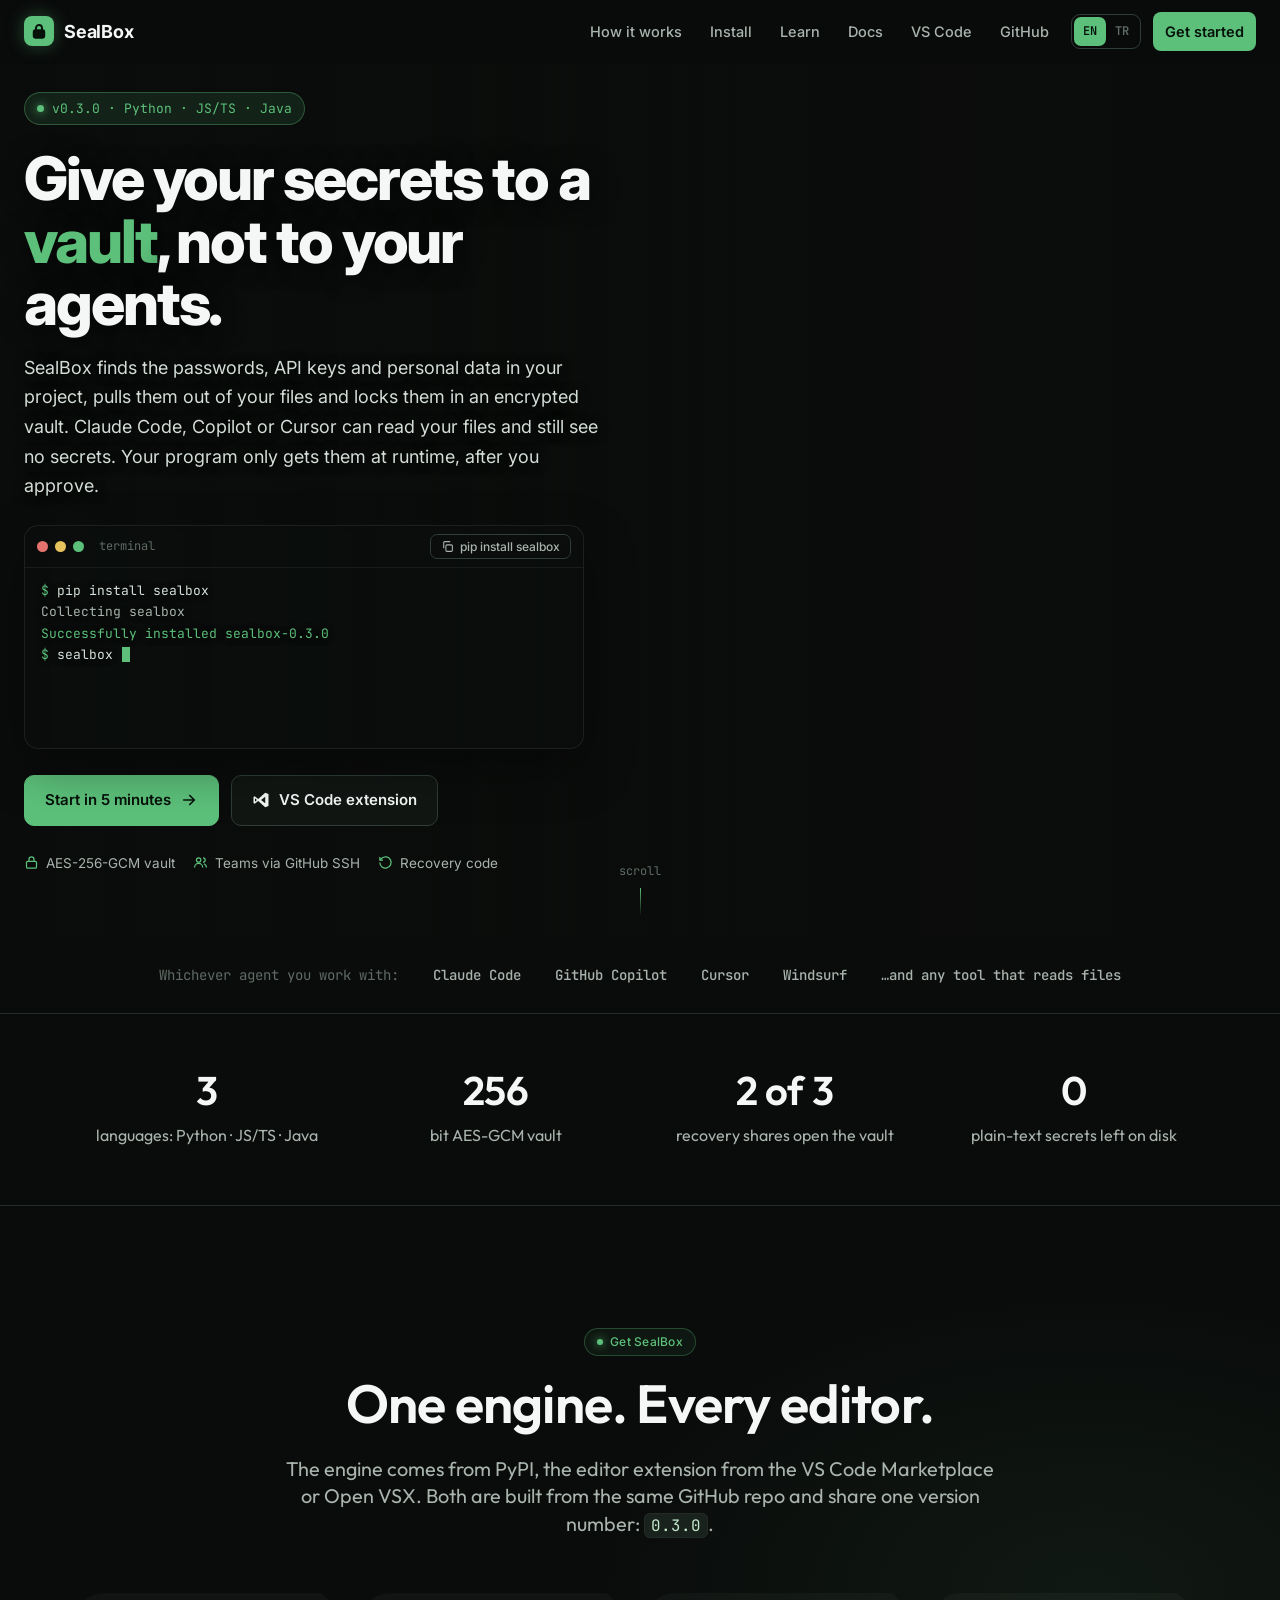
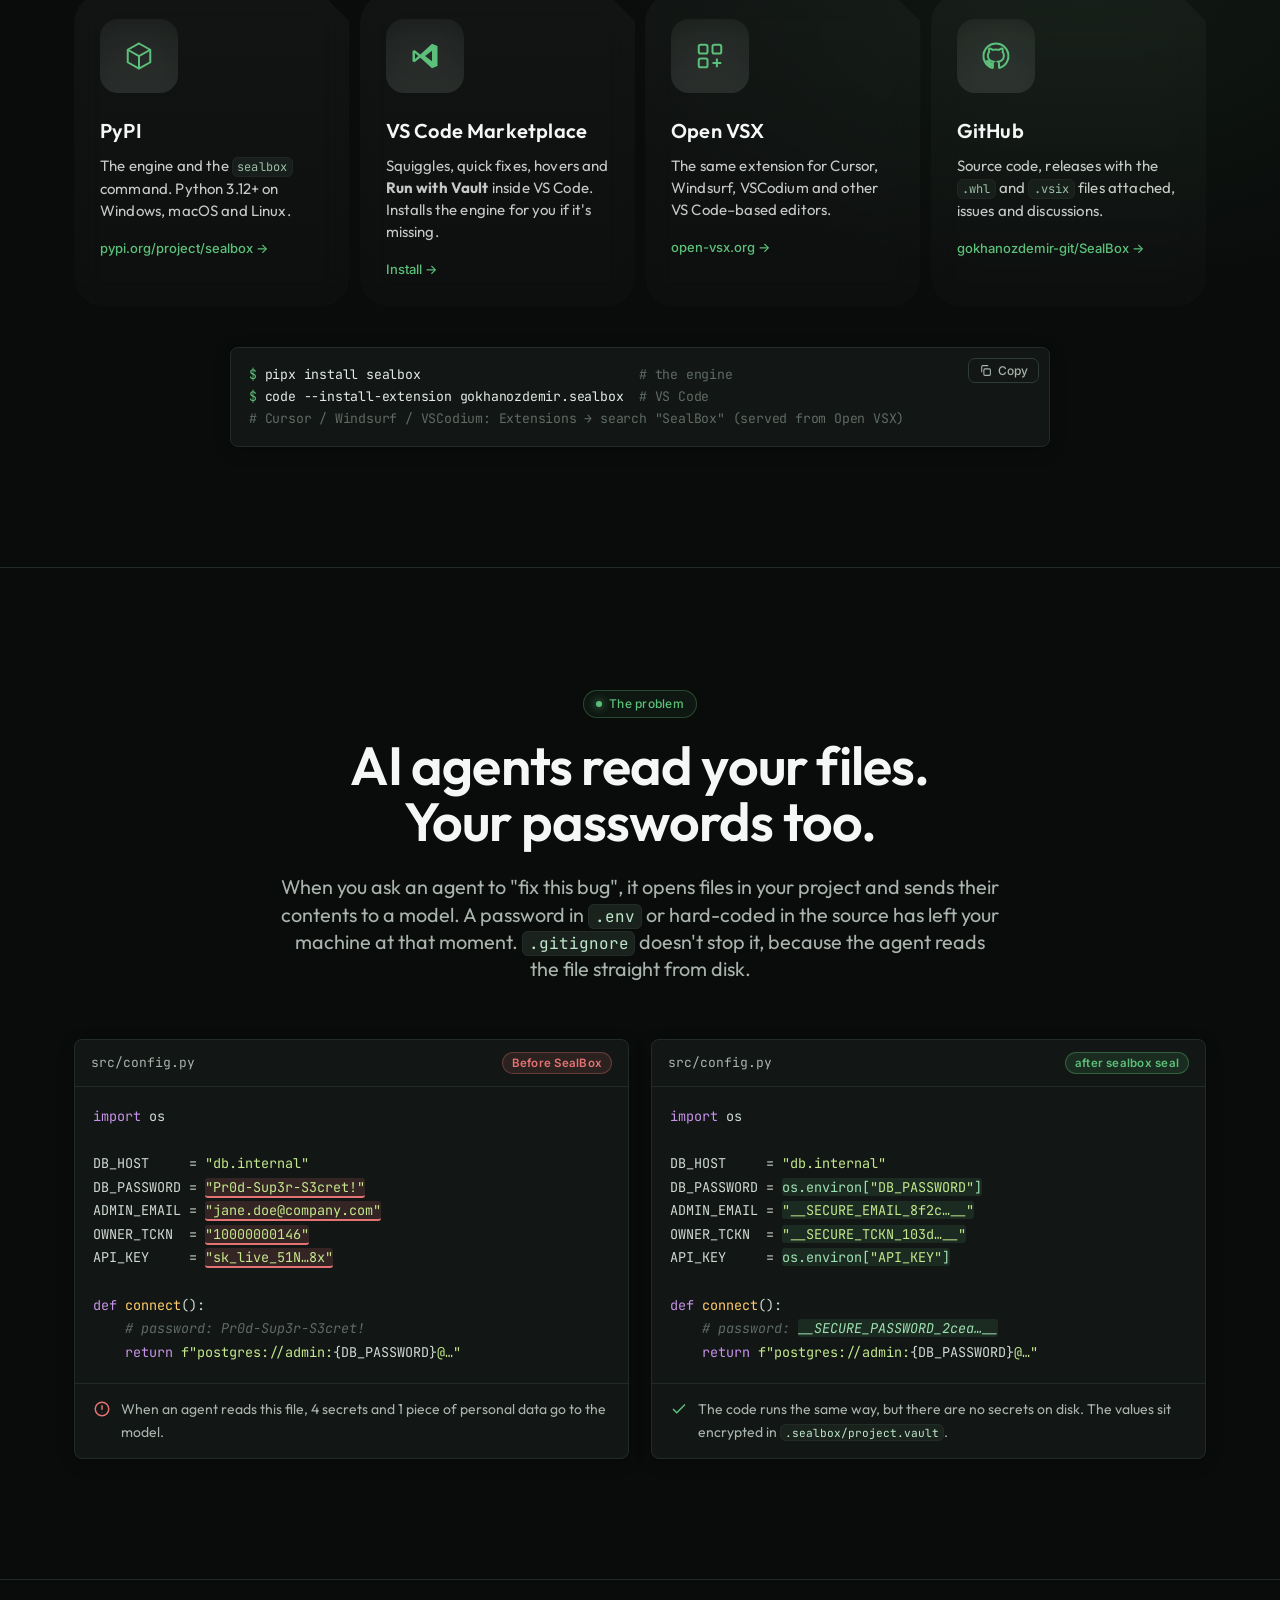
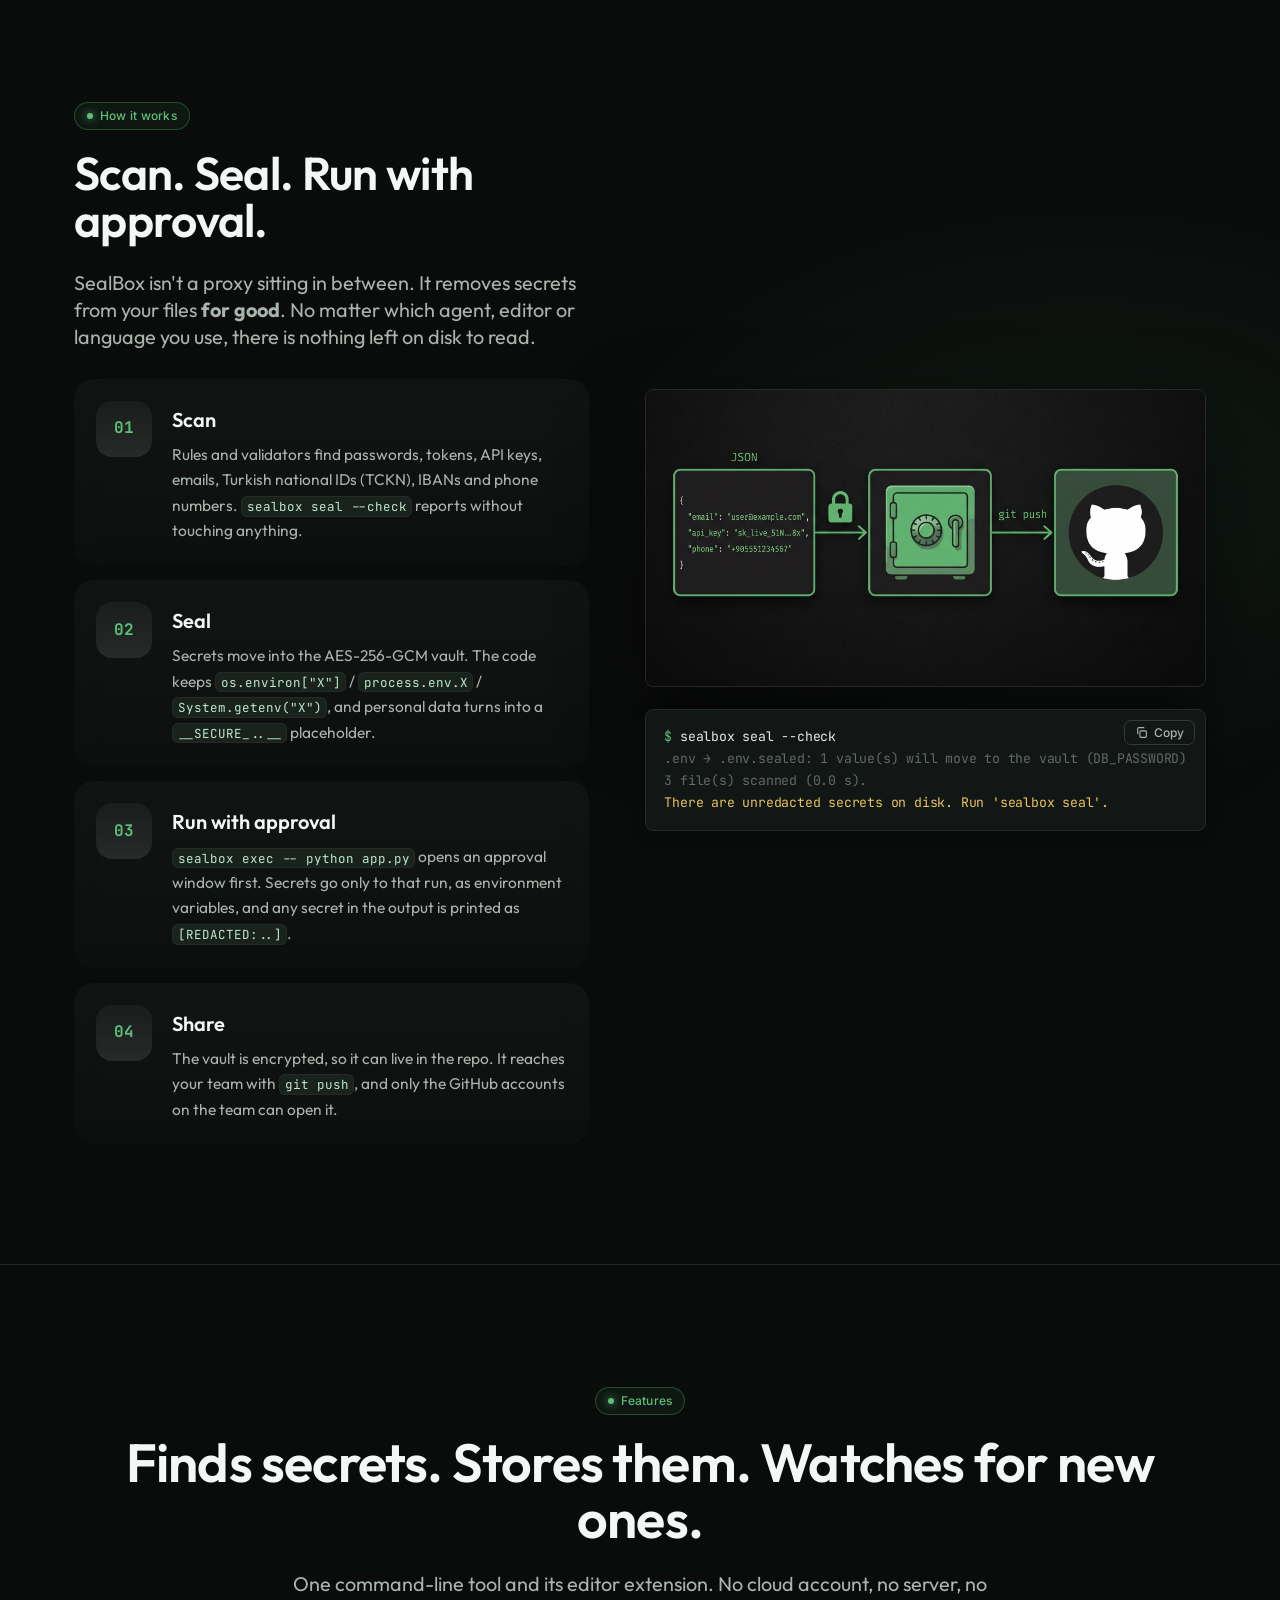
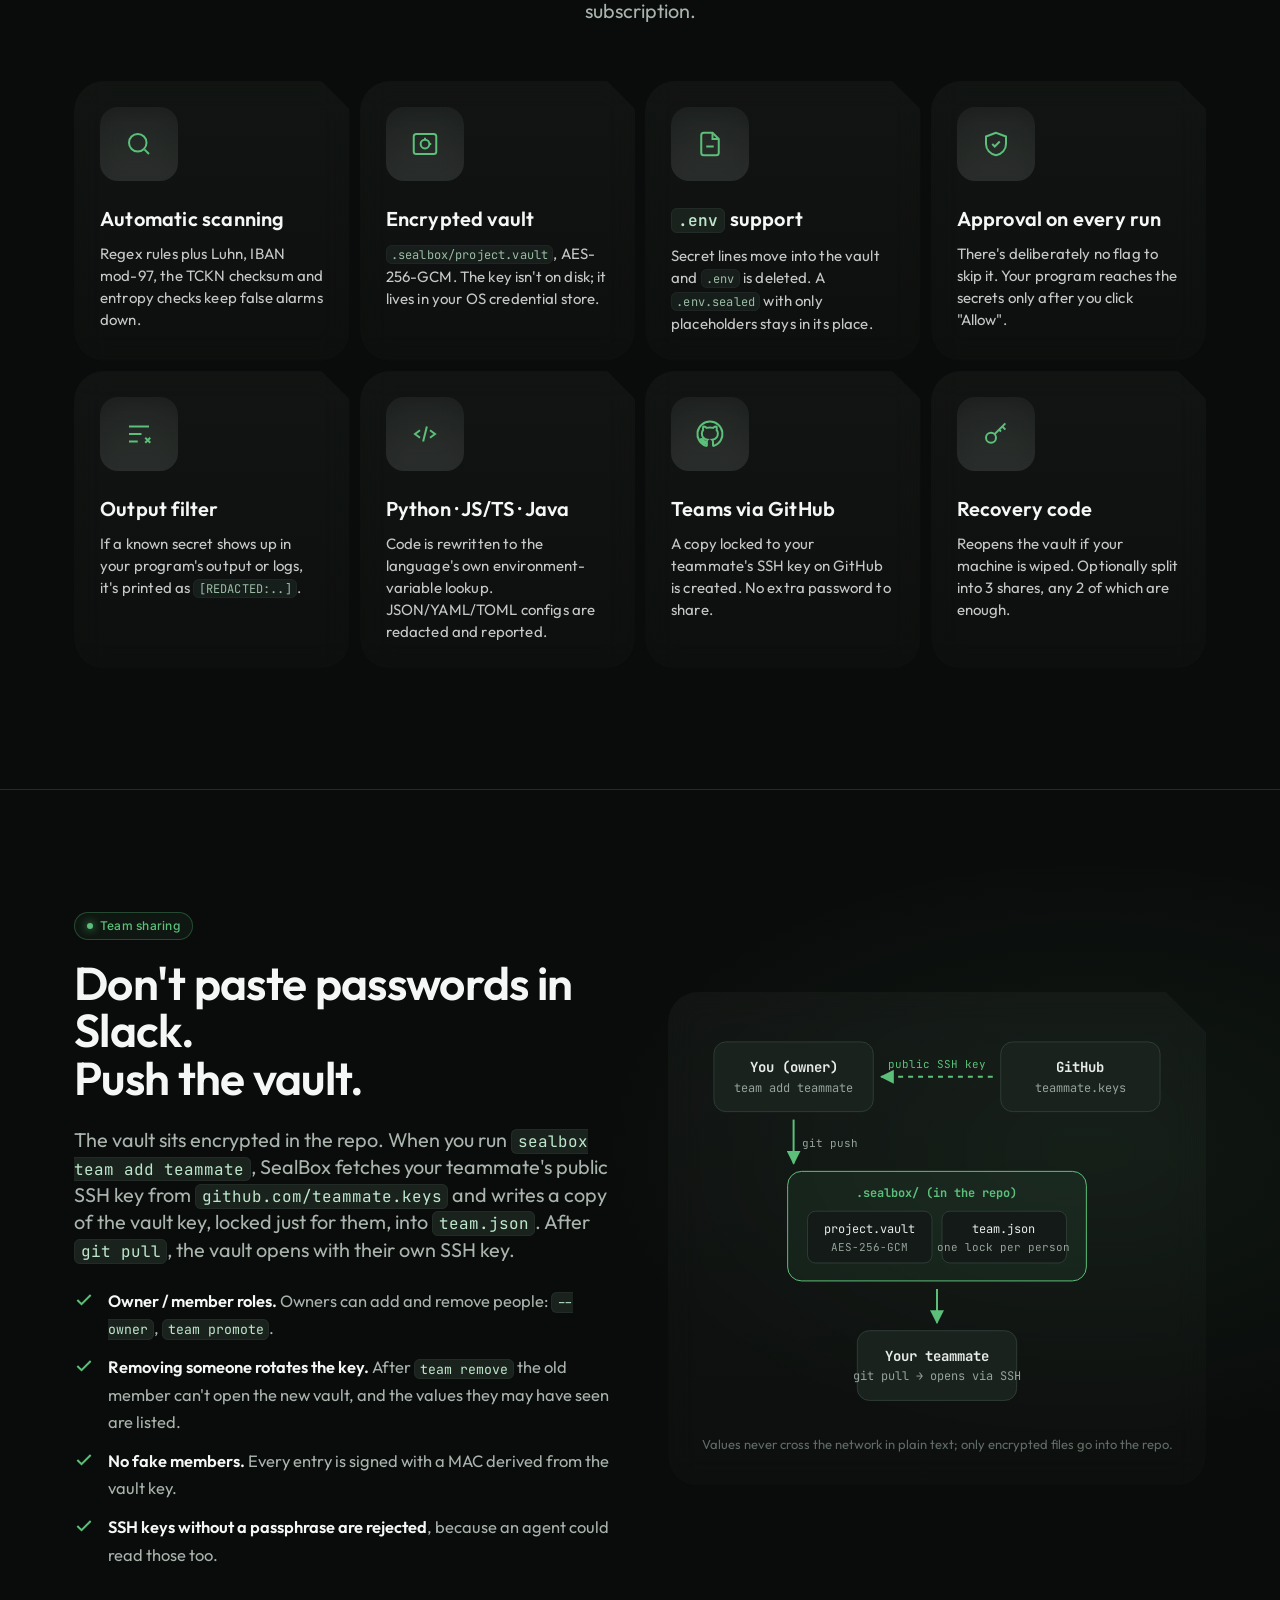
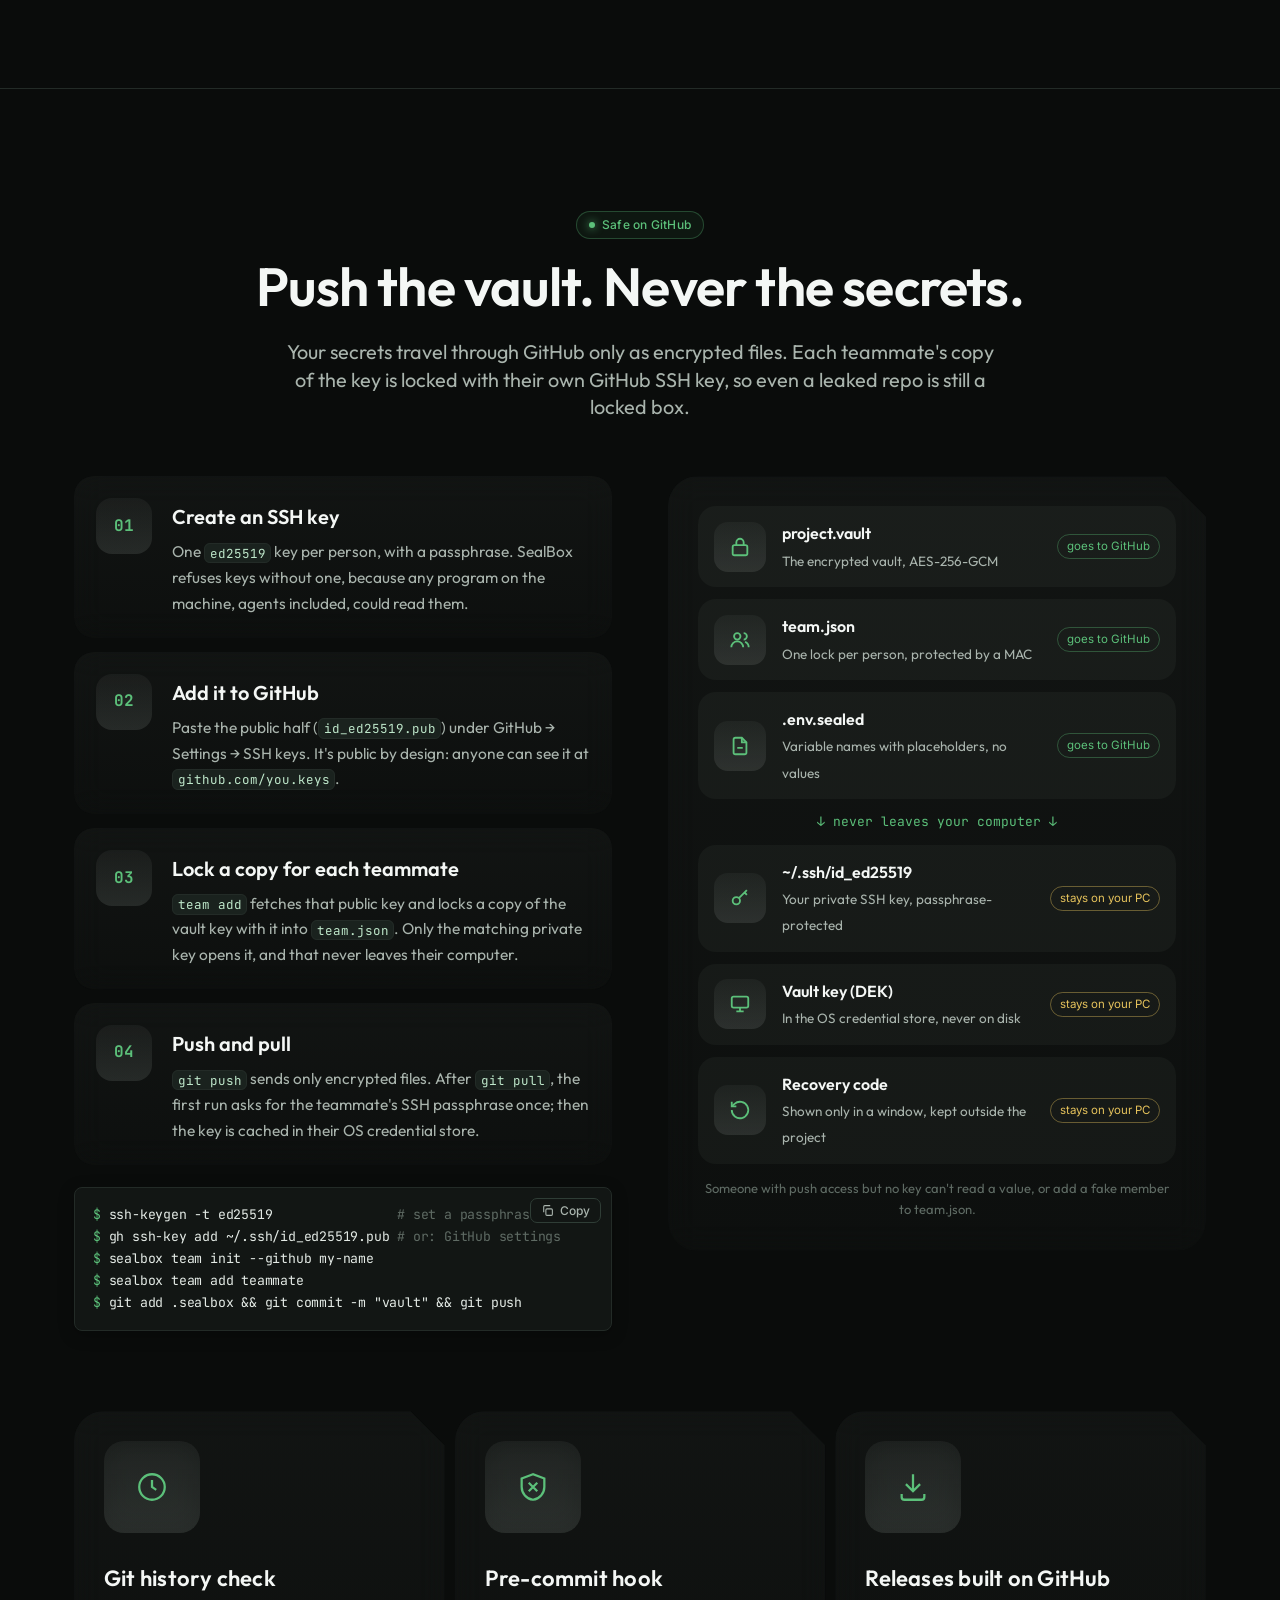
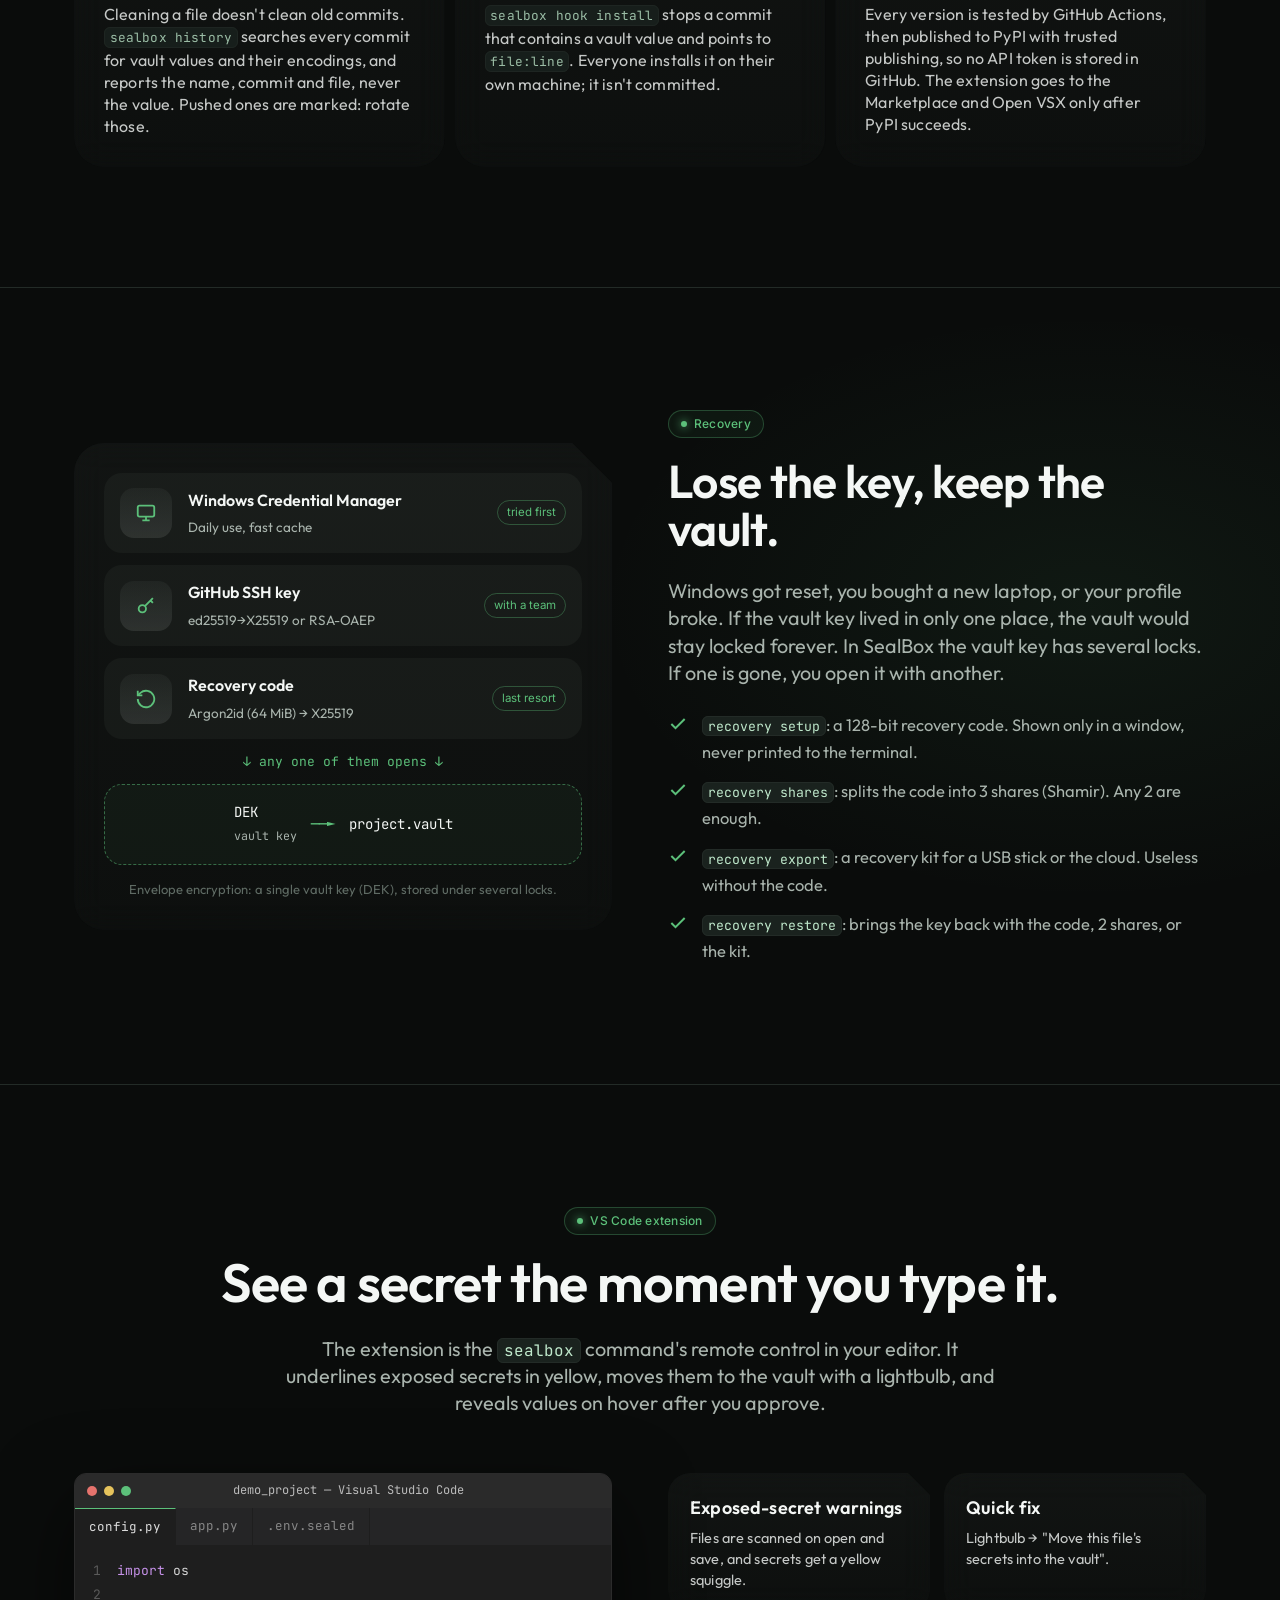
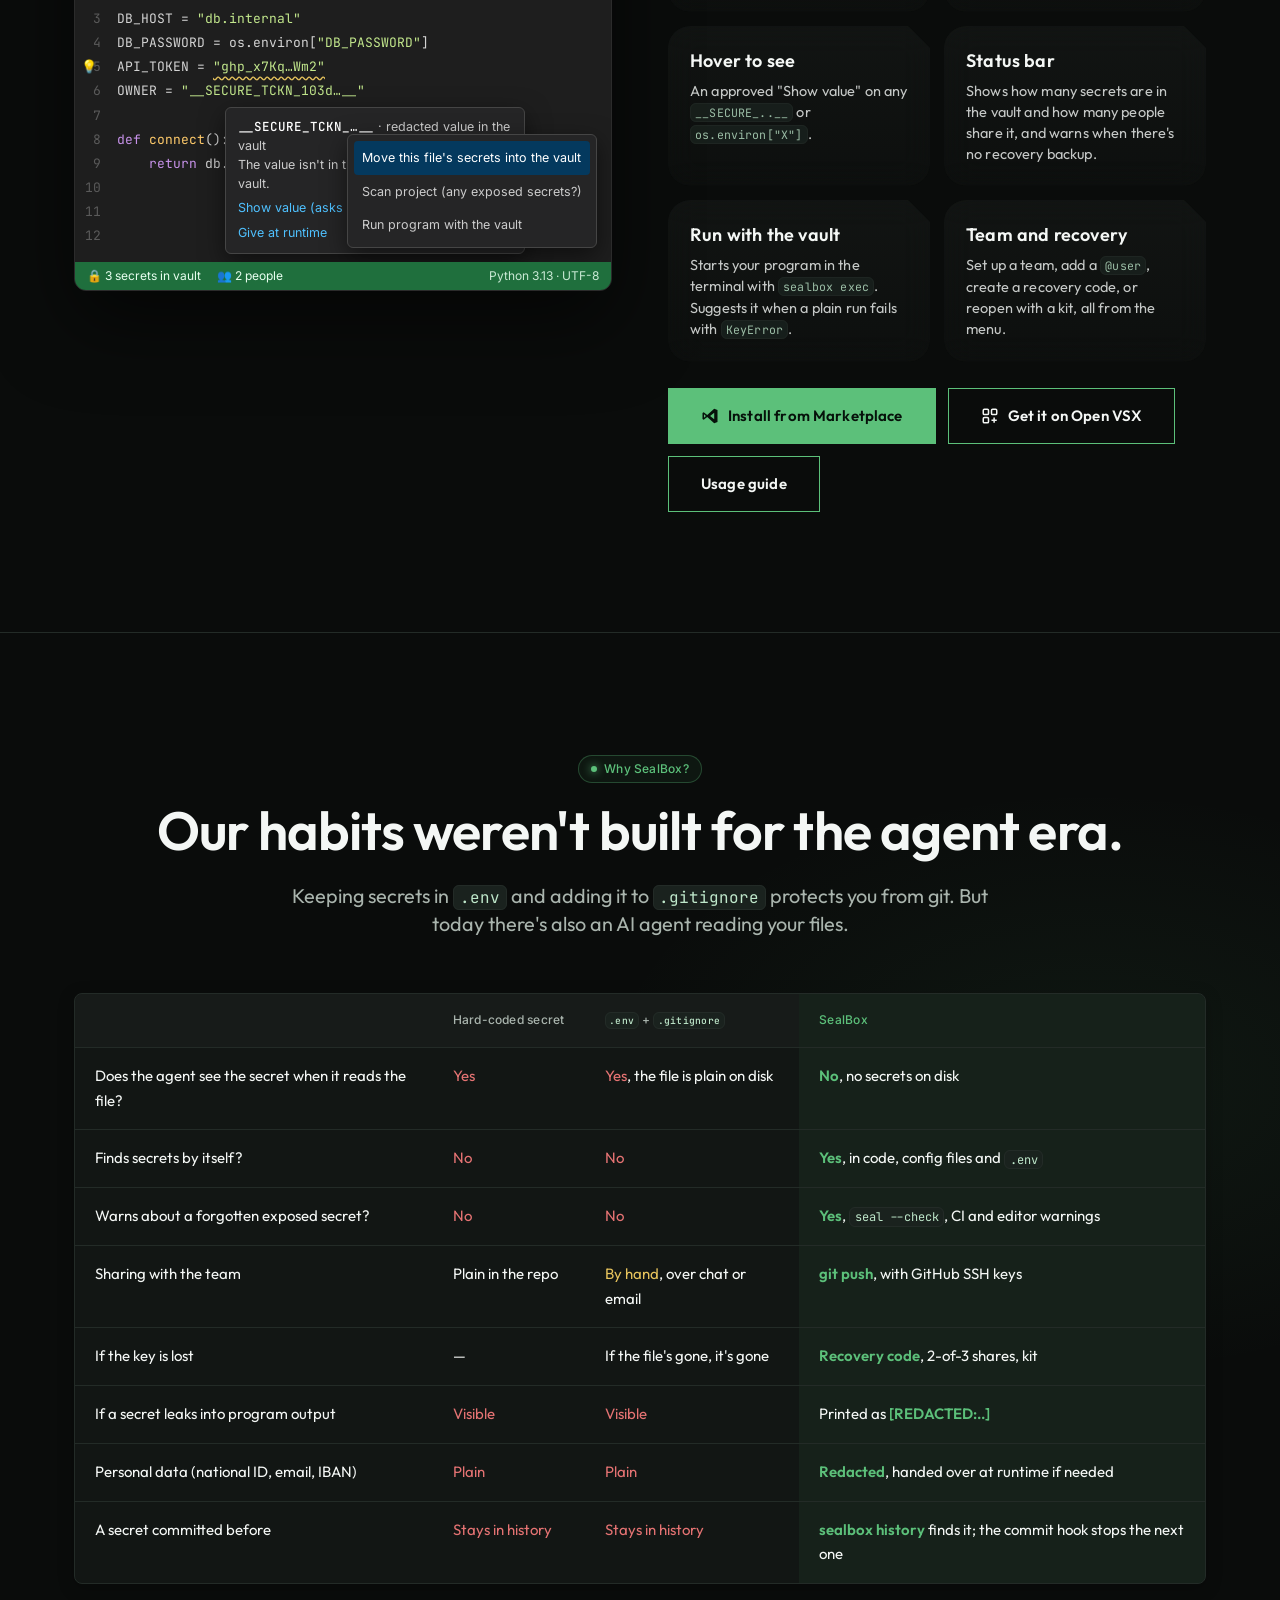
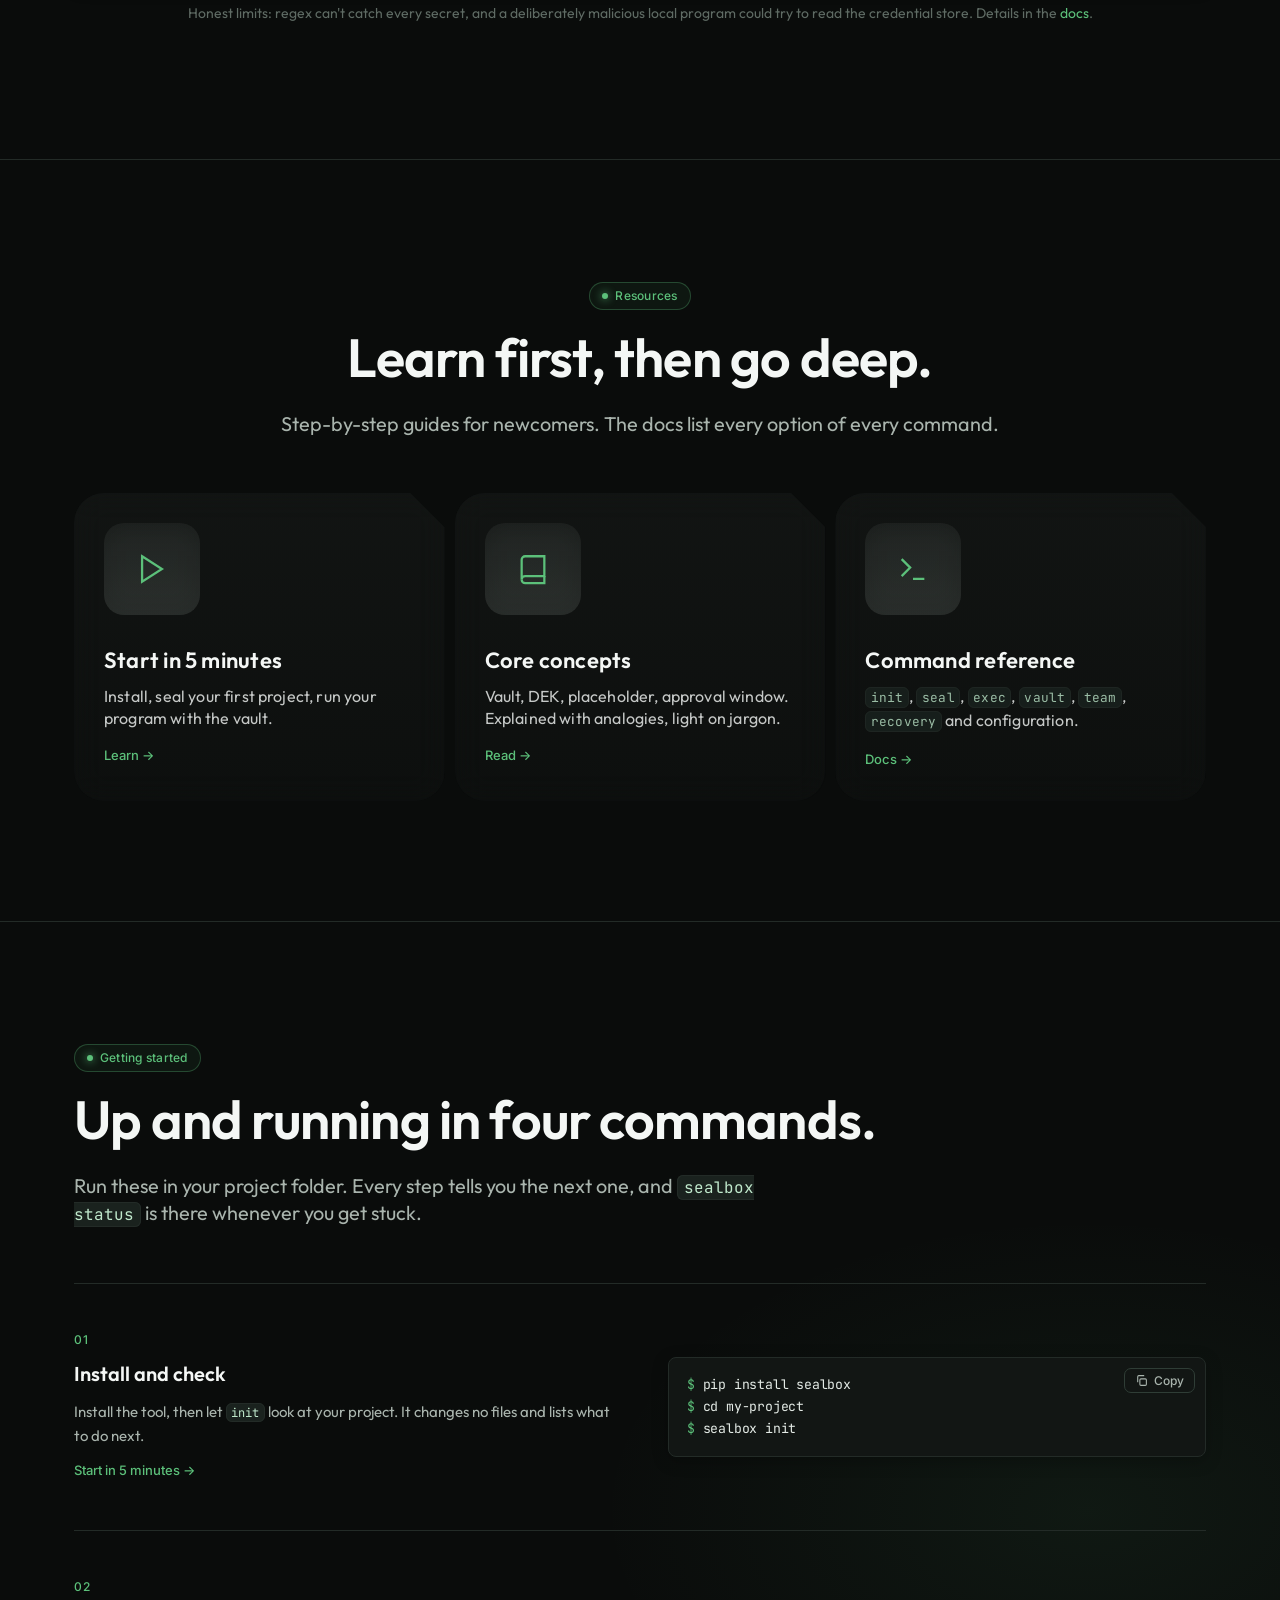
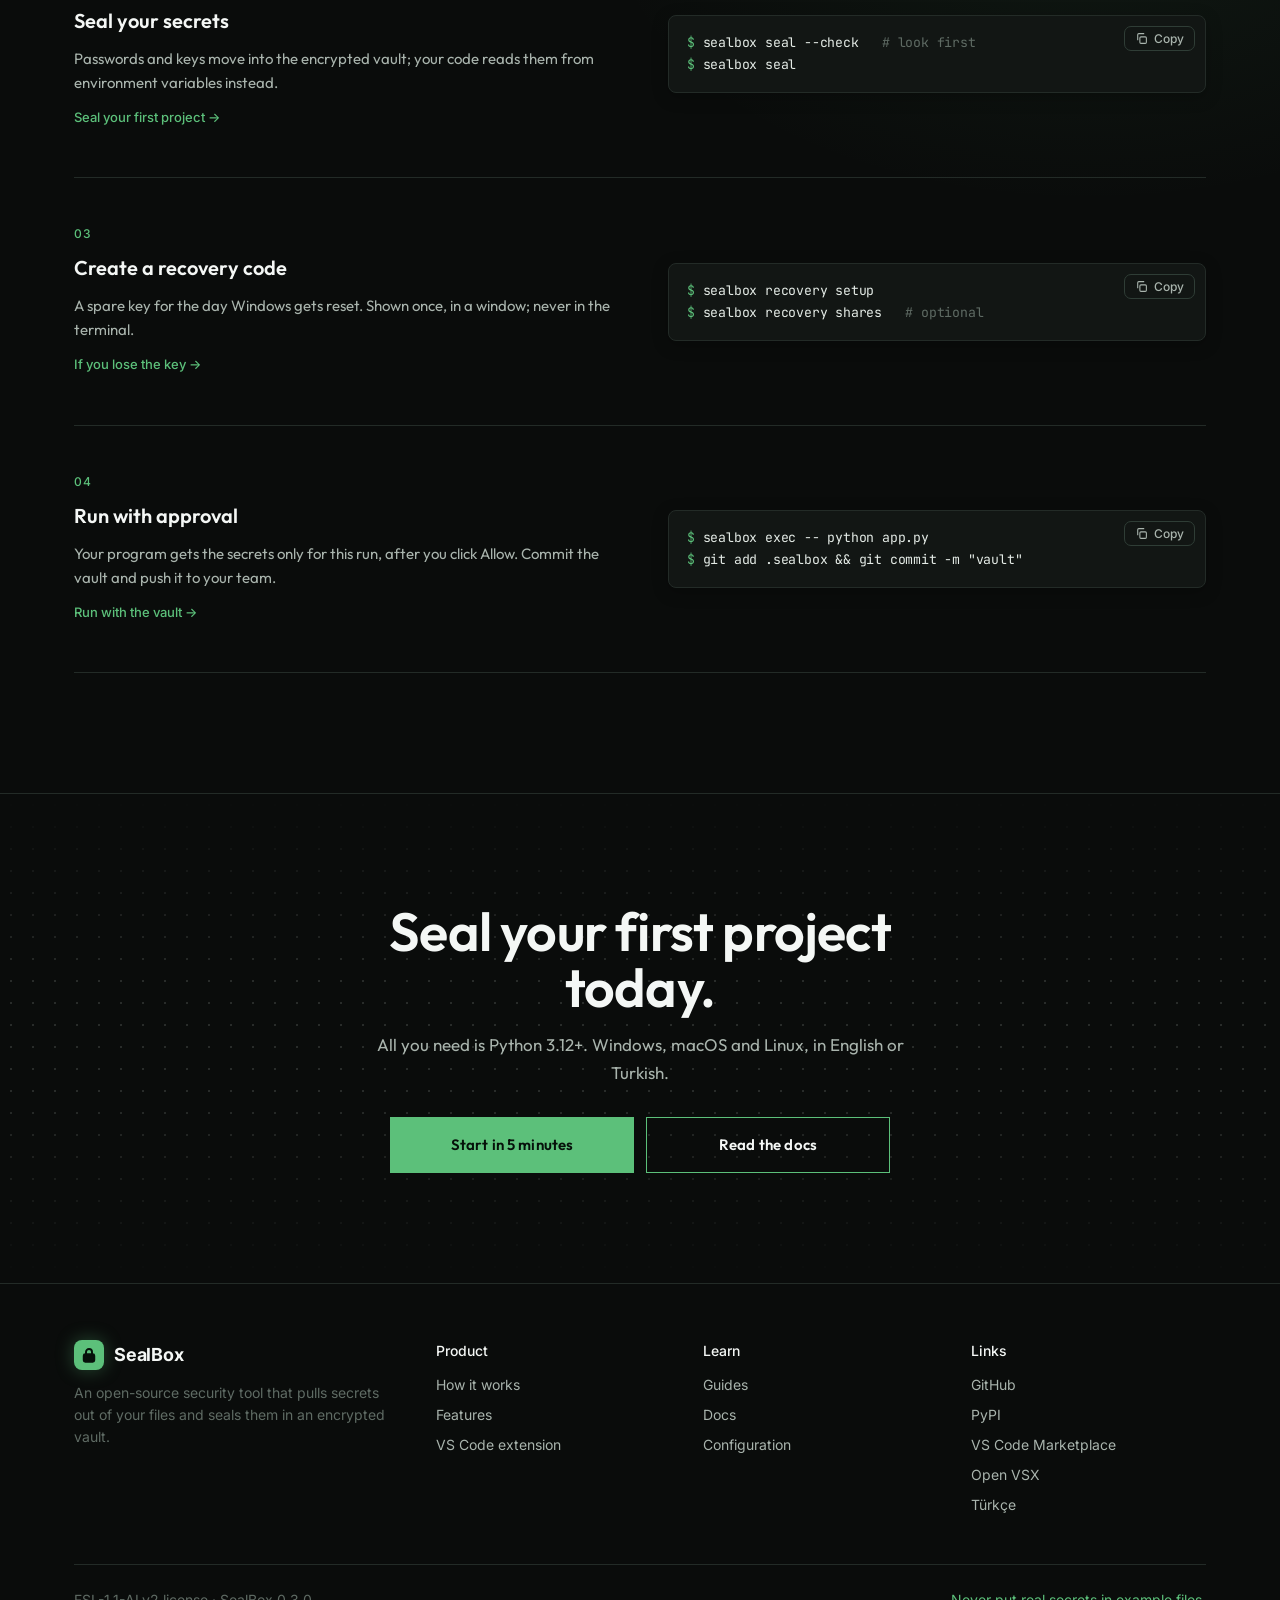
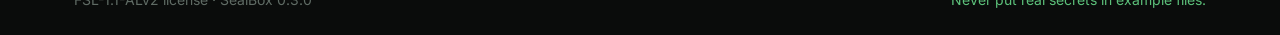
==== index.html @ 0668867f "first commit" ====
<!doctype html>
<html lang="en">
<head>
  <meta charset="utf-8">
  <meta name="viewport" content="width=device-width, initial-scale=1">
  <title>SealBox — Give your secrets to a vault, not to your agents</title>
  <meta name="description" content="SealBox finds passwords, API keys and personal data in your code files and moves them into an encrypted vault. AI coding agents can read your files and still see no secrets.">
  <meta property="og:title" content="SealBox — Give your secrets to a vault, not to your agents">
  <meta property="og:description" content="A security tool and VS Code extension that pulls secrets out of your files and seals them in an AES-256-GCM vault.">
  <meta property="og:image" content="assets/flow.jpeg">
  <meta name="theme-color" content="#0a0c0b">
  <link rel="alternate" hreflang="en" href="index.html">
  <link rel="alternate" hreflang="tr" href="tr/index.html">
  <link rel="icon" href="data:image/svg+xml,%3Csvg xmlns='http://www.w3.org/2000/svg' viewBox='0 0 32 32'%3E%3Crect width='32' height='32' rx='8' fill='%235cc07a'/%3E%3Crect x='8' y='14' width='16' height='12' rx='2' fill='%2306110a'/%3E%3Cpath d='M11 14v-3a5 5 0 0 1 10 0v3' stroke='%2306110a' stroke-width='2.6' fill='none'/%3E%3C/svg%3E">
  <link rel="preconnect" href="https://fonts.googleapis.com">
  <link rel="preconnect" href="https://fonts.gstatic.com" crossorigin>
  <link href="https://fonts.googleapis.com/css2?family=Inter:wght@400;500;600;700;800&family=Outfit:wght@400;500;600;700&family=JetBrains+Mono:wght@400;500;700&display=swap" rel="stylesheet">
  <link rel="stylesheet" href="assets/style.css">
</head>
<body>

<nav class="nav" aria-label="Main menu">
  <div class="wrap">
    <a class="brand" href="index.html">
      <span class="brand-mark"><svg viewBox="0 0 24 24" fill="none" stroke="#06110a" stroke-width="2.6" stroke-linecap="round"><rect x="5" y="11" width="14" height="10" rx="2" fill="#06110a"/><path d="M8 11V8a4 4 0 0 1 8 0v3"/></svg></span>
      SealBox
    </a>
    <button class="nav-toggle" aria-label="Open menu" aria-expanded="false">☰</button>
    <div class="nav-links">
      <a href="#nasil">How it works</a>
      <a href="#indir">Install</a>
      <a href="learn.html">Learn</a>
      <a href="docs.html">Docs</a>
      <a href="#vscode">VS Code</a>
      <a href="https://github.com/gokhanozdemir-git/SealBox" target="_blank" rel="noopener">GitHub</a>
      <span class="lang-switch" aria-label="Language"><a class="on" aria-current="true">EN</a><a class="lang" href="tr/index.html" hreflang="tr" lang="tr">TR</a></span>
      <a class="btn-sm" href="learn.html#baslangic">Get started</a>
    </div>
  </div>
</nav>

<!-- ============ HERO ============ -->
<header class="hero">
  <video class="hero-video" autoplay muted loop playsinline preload="auto" disablepictureinpicture>
    <source src="assets/hero.mp4" type="video/mp4">
  </video>
  <div class="wrap">
    <div class="hero-content">
      <span class="eyebrow"><span class="dot"></span>v0.3.0 · Python · JS/TS · Java</span>
      <h1>Give your secrets to a <span class="g">vault</span>, not to your agents.</h1>
      <p class="lead">
        SealBox finds the passwords, API keys and personal data in your project,
        pulls them out of your files and locks them in an encrypted vault. Claude Code, Copilot or Cursor
        can read your files and still see no secrets. Your program only gets them at runtime, after you approve.
      </p>

      <div class="term" role="img" aria-label="Terminal: pip install sealbox, sealbox seal, sealbox exec">
        <div class="term-bar">
          <i></i><i></i><i></i><span>terminal</span>
          <button class="copy" type="button" data-copy="pip install sealbox"><svg viewBox="0 0 24 24" fill="none" stroke="currentColor" stroke-width="2"><rect x="9" y="9" width="12" height="12" rx="2"/><path d="M5 15V5a2 2 0 0 1 2-2h10"/></svg>pip install sealbox</button>
        </div>
        <div class="term-body" id="typed"><span class="p">$ </span><span class="cursor"></span></div>
      </div>

      <div class="hero-cta">
        <a class="btn primary" href="learn.html#baslangic">
          Start in 5 minutes
          <svg viewBox="0 0 24 24" fill="none" stroke="currentColor" stroke-width="2.2" stroke-linecap="round"><path d="M5 12h14M13 6l6 6-6 6"/></svg>
        </a>
        <a class="btn" href="#vscode">
          <svg viewBox="0 0 24 24" fill="currentColor"><path d="M17.6 2.2 8.3 10.7 3.6 7.1 2 7.9v8.2l1.6.8 4.7-3.6 9.3 8.5L22 20V4zM4 14.3V9.7l2.6 2.3zm13.6 1.9-5.5-4.2 5.5-4.2z"/></svg>
          VS Code extension
        </a>
      </div>

      <div class="hero-meta">
        <span><svg viewBox="0 0 24 24" fill="none" stroke="currentColor" stroke-width="2"><rect x="4" y="10" width="16" height="11" rx="2"/><path d="M8 10V7a4 4 0 0 1 8 0v3"/></svg>AES-256-GCM vault</span>
        <span><svg viewBox="0 0 24 24" fill="none" stroke="currentColor" stroke-width="2"><circle cx="9" cy="8" r="3.5"/><path d="M2.5 20a6.5 6.5 0 0 1 13 0M16 4.5a3.5 3.5 0 0 1 0 7M21.5 20a6.5 6.5 0 0 0-4-6"/></svg>Teams via GitHub SSH</span>
        <span><svg viewBox="0 0 24 24" fill="none" stroke="currentColor" stroke-width="2"><path d="M3 12a9 9 0 1 0 3-6.7L3 8"/><path d="M3 3v5h5"/></svg>Recovery code</span>
      </div>
    </div>
  </div>
  <div class="scroll-hint">scroll</div>
</header>

<div class="agents">
  <span>Whichever agent you work with:</span>
  <b>Claude Code</b><b>GitHub Copilot</b><b>Cursor</b><b>Windsurf</b><b>…and any tool that reads files</b>
</div>

<section class="stats" aria-label="SealBox">
  <div class="wrap">
    <div class="stat reveal"><b>3</b><span>languages: Python · JS/TS · Java</span></div>
    <div class="stat reveal"><b>256</b><span>bit AES-GCM vault</span></div>
    <div class="stat reveal"><b>2 of 3</b><span>recovery shares open the vault</span></div>
    <div class="stat reveal"><b>0</b><span>plain-text secrets left on disk</span></div>
  </div>
</section>

<!-- ============ INSTALL / PLATFORMS ============ -->
<section class="block alt" id="indir">
  <div class="wrap">
    <div class="center reveal">
      <p class="kicker">Get SealBox</p>
      <h2 class="title">One engine. Every editor.</h2>
      <p class="sub">The engine comes from PyPI, the editor extension from the VS Code Marketplace or Open VSX. Both are built from the same GitHub repo and share one version number: <code>0.3.0</code>.</p>
    </div>
    <div class="grid g4">
      <a class="card reveal" href="https://pypi.org/project/sealbox/" target="_blank" rel="noopener">
        <div class="ic"><svg viewBox="0 0 24 24" fill="none" stroke="currentColor" stroke-width="2"><path d="m12 2 9 5v10l-9 5-9-5V7z"/><path d="m3 7 9 5 9-5M12 12v10"/></svg></div>
        <h3>PyPI</h3>
        <p>The engine and the <code>sealbox</code> command. Python 3.12+ on Windows, macOS and Linux.</p>
        <span class="more">pypi.org/project/sealbox →</span>
      </a>
      <a class="card reveal" href="https://marketplace.visualstudio.com/items?itemName=gokhanozdemir.sealbox" target="_blank" rel="noopener">
        <div class="ic"><svg viewBox="0 0 24 24" fill="currentColor" stroke="none"><path d="M17.6 2.2 8.3 10.7 3.6 7.1 2 7.9v8.2l1.6.8 4.7-3.6 9.3 8.5L22 20V4zM4 14.3V9.7l2.6 2.3zm13.6 1.9-5.5-4.2 5.5-4.2z"/></svg></div>
        <h3>VS Code Marketplace</h3>
        <p>Squiggles, quick fixes, hovers and <b>Run with Vault</b> inside VS Code. Installs the engine for you if it's missing.</p>
        <span class="more">Install →</span>
      </a>
      <a class="card reveal" href="https://open-vsx.org/extension/gokhanozdemir/sealbox" target="_blank" rel="noopener">
        <div class="ic"><svg viewBox="0 0 24 24" fill="none" stroke="currentColor" stroke-width="2"><rect x="3" y="3" width="7" height="7" rx="1.5"/><rect x="14" y="3" width="7" height="7" rx="1.5"/><rect x="3" y="14" width="7" height="7" rx="1.5"/><path d="M17.5 14v7M14 17.5h7"/></svg></div>
        <h3>Open VSX</h3>
        <p>The same extension for Cursor, Windsurf, VSCodium and other VS Code–based editors.</p>
        <span class="more">open-vsx.org →</span>
      </a>
      <a class="card reveal" href="https://github.com/gokhanozdemir-git/SealBox" target="_blank" rel="noopener">
        <div class="ic"><svg viewBox="0 0 24 24" fill="none" stroke="currentColor" stroke-width="2"><path d="M12 2a10 10 0 0 0-3.2 19.5c.5.1.7-.2.7-.5v-1.7c-2.8.6-3.4-1.2-3.4-1.2-.4-1.2-1.1-1.5-1.1-1.5-.9-.6.1-.6.1-.6 1 .1 1.5 1 1.5 1 .9 1.5 2.4 1.1 2.9.8.1-.7.4-1.1.6-1.3-2.2-.3-4.6-1.1-4.6-5 0-1.1.4-2 1-2.7-.1-.3-.4-1.3.1-2.7 0 0 .8-.3 2.8 1a9.6 9.6 0 0 1 5 0c1.9-1.3 2.8-1 2.8-1 .5 1.4.2 2.4.1 2.7.6.7 1 1.6 1 2.7 0 3.9-2.4 4.7-4.6 5 .4.3.7.9.7 1.9V21c0 .3.2.6.7.5A10 10 0 0 0 12 2z"/></svg></div>
        <h3>GitHub</h3>
        <p>Source code, releases with the <code>.whl</code> and <code>.vsix</code> files attached, issues and discussions.</p>
        <span class="more">gokhanozdemir-git/SealBox →</span>
      </a>
    </div>
    <div class="codeblock reveal" style="max-width:820px;margin:40px auto 0">
<pre><span class="p">$ </span>pipx install sealbox                            <span class="c"># the engine</span>
<span class="p">$ </span>code --install-extension gokhanozdemir.sealbox  <span class="c"># VS Code</span>
<span class="c"># Cursor / Windsurf / VSCodium: Extensions → search "SealBox" (served from Open VSX)</span></pre>
    </div>
  </div>
</section>

<!-- ============ PROBLEM ============ -->
<section class="block" id="sorun">
  <div class="wrap">
    <div class="center reveal">
      <p class="kicker">The problem</p>
      <h2 class="title">AI agents read your files.<br>Your passwords too.</h2>
      <p class="sub">
        When you ask an agent to "fix this bug", it opens files in your project and sends their contents to a model.
        A password in <code>.env</code> or hard-coded in the source has left your machine at that moment.
        <code>.gitignore</code> doesn't stop it, because the agent reads the file straight from disk.
      </p>
    </div>

    <div class="ba">
      <div class="code-card reveal">
        <header>src/config.py <span class="tag bad">Before SealBox</span></header>
<pre class="code"><span class="k">import</span> os

DB_HOST     = <span class="s">"db.internal"</span>
DB_PASSWORD = <span class="s leak">"Pr0d-Sup3r-S3cret!"</span>
ADMIN_EMAIL = <span class="s leak">"jane.doe@company.com"</span>
OWNER_TCKN  = <span class="s leak">"10000000146"</span>
API_KEY     = <span class="s leak">"sk_live_51N…8x"</span>

<span class="k">def</span> <span class="f">connect</span>():
    <span class="c"># password: Pr0d-Sup3r-S3cret!</span>
    <span class="k">return</span> <span class="s">f"postgres://admin:</span>{DB_PASSWORD}<span class="s">@…"</span></pre>
        <p class="agent-note bad"><svg viewBox="0 0 24 24" fill="none" stroke="currentColor" stroke-width="2"><circle cx="12" cy="12" r="9"/><path d="M12 7v6M12 16.5v.5"/></svg><span>When an agent reads this file, 4 secrets and 1 piece of personal data go to the model.</span></p>
      </div>

      <div class="code-card reveal">
        <header>src/config.py <span class="tag good">after sealbox seal</span></header>
<pre class="code"><span class="k">import</span> os

DB_HOST     = <span class="s">"db.internal"</span>
DB_PASSWORD = <span class="sealed">os.environ[<span class="s">"DB_PASSWORD"</span>]</span>
ADMIN_EMAIL = <span class="sealed"><span class="s">"__SECURE_EMAIL_8f2c…__"</span></span>
OWNER_TCKN  = <span class="sealed"><span class="s">"__SECURE_TCKN_103d…__"</span></span>
API_KEY     = <span class="sealed">os.environ[<span class="s">"API_KEY"</span>]</span>

<span class="k">def</span> <span class="f">connect</span>():
    <span class="c"># password: <span class="sealed">__SECURE_PASSWORD_2cea…__</span></span>
    <span class="k">return</span> <span class="s">f"postgres://admin:</span>{DB_PASSWORD}<span class="s">@…"</span></pre>
        <p class="agent-note good"><svg viewBox="0 0 24 24" fill="none" stroke="currentColor" stroke-width="2"><path d="M20 6 9 17l-5-5"/></svg><span>The code runs the same way, but there are no secrets on disk. The values sit encrypted in <code>.sealbox/project.vault</code>.</span></p>
      </div>
    </div>
  </div>
</section>

<!-- ============ HOW IT WORKS ============ -->
<section class="block alt" id="nasil">
  <div class="wrap">
    <div class="steps-layout">
      <div class="reveal">
        <p class="kicker">How it works</p>
        <h2 class="title">Scan. Seal. Run with approval.</h2>
        <p class="sub" style="margin-bottom:28px">
          SealBox isn't a proxy sitting in between. It removes secrets from your files <b>for good</b>.
          No matter which agent, editor or language you use, there is nothing left on disk to read.
        </p>
        <ol class="steps">
          <li>
            <span class="num">01</span>
            <div>
              <h3>Scan</h3>
              <p>Rules and validators find passwords, tokens, API keys, emails, Turkish national IDs (TCKN), IBANs and phone numbers. <code>sealbox seal --check</code> reports without touching anything.</p>
            </div>
          </li>
          <li>
            <span class="num">02</span>
            <div>
              <h3>Seal</h3>
              <p>Secrets move into the AES-256-GCM vault. The code keeps <code>os.environ["X"]</code> / <code>process.env.X</code> / <code>System.getenv("X")</code>, and personal data turns into a <code>__SECURE_..__</code> placeholder.</p>
            </div>
          </li>
          <li>
            <span class="num">03</span>
            <div>
              <h3>Run with approval</h3>
              <p><code>sealbox exec -- python app.py</code> opens an approval window first. Secrets go only to that run, as environment variables, and any secret in the output is printed as <code>[REDACTED:..]</code>.</p>
            </div>
          </li>
          <li>
            <span class="num">04</span>
            <div>
              <h3>Share</h3>
              <p>The vault is encrypted, so it can live in the repo. It reaches your team with <code>git push</code>, and only the GitHub accounts on the team can open it.</p>
            </div>
          </li>
        </ol>
      </div>
      <div class="reveal">
        <div class="flow-img"><img src="assets/flow.jpeg" alt="An email, an API key and a phone number in a JSON file are locked and moved into a vault, which is then sent to GitHub with git push" loading="lazy"></div>
        <div class="codeblock" style="margin-top:22px">
<pre><span class="p">$ </span>sealbox seal --check
<span class="c">.env → .env.sealed: 1 value(s) will move to the vault (DB_PASSWORD)</span>
<span class="c">3 file(s) scanned (0.0 s).</span>
<span style="color:var(--yellow)">There are unredacted secrets on disk. Run 'sealbox seal'.</span></pre>
        </div>
      </div>
    </div>
  </div>
</section>

<!-- ============ FEATURES ============ -->
<section class="block" id="ozellikler">
  <div class="wrap">
    <div class="center reveal">
      <p class="kicker">Features</p>
      <h2 class="title">Finds secrets. Stores them. Watches for new ones.</h2>
      <p class="sub">One command-line tool and its editor extension. No cloud account, no server, no subscription.</p>
    </div>
    <div class="grid g4">
      <div class="card reveal">
        <div class="ic"><svg viewBox="0 0 24 24" fill="none" stroke="currentColor" stroke-width="2"><circle cx="11" cy="11" r="7"/><path d="m20 20-3.5-3.5"/></svg></div>
        <h3>Automatic scanning</h3>
        <p>Regex rules plus Luhn, IBAN mod-97, the TCKN checksum and entropy checks keep false alarms down.</p>
      </div>
      <div class="card reveal">
        <div class="ic"><svg viewBox="0 0 24 24" fill="none" stroke="currentColor" stroke-width="2"><rect x="3" y="4" width="18" height="16" rx="2"/><circle cx="12" cy="12" r="3.5"/><path d="M12 8.5V7M15.5 12H17"/></svg></div>
        <h3>Encrypted vault</h3>
        <p><code>.sealbox/project.vault</code>, AES-256-GCM. The key isn't on disk; it lives in your OS credential store.</p>
      </div>
      <div class="card reveal">
        <div class="ic"><svg viewBox="0 0 24 24" fill="none" stroke="currentColor" stroke-width="2"><path d="M14 3H7a2 2 0 0 0-2 2v14a2 2 0 0 0 2 2h10a2 2 0 0 0 2-2V8z"/><path d="M14 3v5h5M9 14h6"/></svg></div>
        <h3><code>.env</code> support</h3>
        <p>Secret lines move into the vault and <code>.env</code> is deleted. A <code>.env.sealed</code> with only placeholders stays in its place.</p>
      </div>
      <div class="card reveal">
        <div class="ic"><svg viewBox="0 0 24 24" fill="none" stroke="currentColor" stroke-width="2"><path d="M12 3 4 6v6c0 4.5 3.4 8.3 8 9 4.6-.7 8-4.5 8-9V6z"/><path d="m9 12 2 2 4-4"/></svg></div>
        <h3>Approval on every run</h3>
        <p>There's deliberately no flag to skip it. Your program reaches the secrets only after you click "Allow".</p>
      </div>
      <div class="card reveal">
        <div class="ic"><svg viewBox="0 0 24 24" fill="none" stroke="currentColor" stroke-width="2"><path d="M4 6h16M4 12h10M4 18h7"/><path d="m17 15 4 4m0-4-4 4"/></svg></div>
        <h3>Output filter</h3>
        <p>If a known secret shows up in your program's output or logs, it's printed as <code>[REDACTED:..]</code>.</p>
      </div>
      <div class="card reveal">
        <div class="ic"><svg viewBox="0 0 24 24" fill="none" stroke="currentColor" stroke-width="2"><path d="m8 9-4 3 4 3M16 9l4 3-4 3M13.5 6l-3 12"/></svg></div>
        <h3>Python · JS/TS · Java</h3>
        <p>Code is rewritten to the language's own environment-variable lookup. JSON/YAML/TOML configs are redacted and reported.</p>
      </div>
      <div class="card reveal">
        <div class="ic"><svg viewBox="0 0 24 24" fill="none" stroke="currentColor" stroke-width="2"><path d="M12 2a10 10 0 0 0-3.2 19.5c.5.1.7-.2.7-.5v-1.7c-2.8.6-3.4-1.2-3.4-1.2-.4-1.2-1.1-1.5-1.1-1.5-.9-.6.1-.6.1-.6 1 .1 1.5 1 1.5 1 .9 1.5 2.4 1.1 2.9.8.1-.7.4-1.1.6-1.3-2.2-.3-4.6-1.1-4.6-5 0-1.1.4-2 1-2.7-.1-.3-.4-1.3.1-2.7 0 0 .8-.3 2.8 1a9.6 9.6 0 0 1 5 0c1.9-1.3 2.8-1 2.8-1 .5 1.4.2 2.4.1 2.7.6.7 1 1.6 1 2.7 0 3.9-2.4 4.7-4.6 5 .4.3.7.9.7 1.9V21c0 .3.2.6.7.5A10 10 0 0 0 12 2z"/></svg></div>
        <h3>Teams via GitHub</h3>
        <p>A copy locked to your teammate's SSH key on GitHub is created. No extra password to share.</p>
      </div>
      <div class="card reveal">
        <div class="ic"><svg viewBox="0 0 24 24" fill="none" stroke="currentColor" stroke-width="2"><circle cx="8" cy="15" r="4"/><path d="m10.8 12.2 8.7-8.7M17 6l2.5 2.5M14.5 8.5 16 10"/></svg></div>
        <h3>Recovery code</h3>
        <p>Reopens the vault if your machine is wiped. Optionally split into 3 shares, any 2 of which are enough.</p>
      </div>
    </div>
  </div>
</section>

<!-- ============ TEAM ============ -->
<section class="block alt" id="ekip">
  <div class="wrap split">
    <div class="reveal">
      <p class="kicker">Team sharing</p>
      <h2 class="title">Don't paste passwords in Slack.<br>Push the vault.</h2>
      <p class="sub" style="margin-bottom:0">
        The vault sits encrypted in the repo. When you run <code>sealbox team add teammate</code>, SealBox
        fetches your teammate's public SSH key from <code>github.com/teammate.keys</code> and writes a copy of
        the vault key, locked just for them, into <code>team.json</code>.
        After <code>git pull</code>, the vault opens with their own SSH key.
      </p>
      <ul class="checks">
        <li><svg viewBox="0 0 24 24" fill="none" stroke="currentColor" stroke-width="2.4"><path d="M20 6 9 17l-5-5"/></svg><span><b>Owner / member roles.</b> Owners can add and remove people: <code>--owner</code>, <code>team promote</code>.</span></li>
        <li><svg viewBox="0 0 24 24" fill="none" stroke="currentColor" stroke-width="2.4"><path d="M20 6 9 17l-5-5"/></svg><span><b>Removing someone rotates the key.</b> After <code>team remove</code> the old member can't open the new vault, and the values they may have seen are listed.</span></li>
        <li><svg viewBox="0 0 24 24" fill="none" stroke="currentColor" stroke-width="2.4"><path d="M20 6 9 17l-5-5"/></svg><span><b>No fake members.</b> Every entry is signed with a MAC derived from the vault key.</span></li>
        <li><svg viewBox="0 0 24 24" fill="none" stroke="currentColor" stroke-width="2.4"><path d="M20 6 9 17l-5-5"/></svg><span><b>SSH keys without a passphrase are rejected</b>, because an agent could read those too.</span></li>
      </ul>
    </div>
    <div class="diagram reveal" aria-label="Team sharing flow">
      <svg class="full" viewBox="0 0 480 400" fill="none" font-family="JetBrains Mono, monospace" font-size="12">
        <defs>
          <marker id="ar" viewBox="0 0 10 10" refX="9" refY="5" markerWidth="7" markerHeight="7" orient="auto"><path d="M0 0 10 5 0 10z" fill="#5cc07a"/></marker>
        </defs>
        <rect x="16" y="20" width="160" height="70" rx="12" fill="#1a221e" stroke="#2f3d36"/>
        <text x="96" y="50" fill="#e6ece8" text-anchor="middle" font-weight="700" font-size="14">You (owner)</text>
        <text x="96" y="70" fill="#95a39b" text-anchor="middle">team add teammate</text>
        <rect x="304" y="20" width="160" height="70" rx="12" fill="#1a221e" stroke="#2f3d36"/>
        <text x="384" y="50" fill="#e6ece8" text-anchor="middle" font-weight="700" font-size="14">GitHub</text>
        <text x="384" y="70" fill="#95a39b" text-anchor="middle">teammate.keys</text>
        <path d="M296 55H184" stroke="#5cc07a" stroke-width="2" stroke-dasharray="5 5" marker-end="url(#ar)"/>
        <text x="240" y="46" fill="#5cc07a" text-anchor="middle" font-size="11">public SSH key</text>
        <rect x="90" y="150" width="300" height="110" rx="14" fill="rgba(92,192,122,0.07)" stroke="#5cc07a"/>
        <text x="240" y="176" fill="#5cc07a" text-anchor="middle" font-weight="700">.sealbox/ (in the repo)</text>
        <rect x="110" y="190" width="125" height="52" rx="8" fill="#141a17" stroke="#2f3d36"/>
        <text x="172" y="212" fill="#e6ece8" text-anchor="middle">project.vault</text>
        <text x="172" y="230" fill="#95a39b" text-anchor="middle" font-size="11">AES-256-GCM</text>
        <rect x="245" y="190" width="125" height="52" rx="8" fill="#141a17" stroke="#2f3d36"/>
        <text x="307" y="212" fill="#e6ece8" text-anchor="middle">team.json</text>
        <text x="307" y="230" fill="#95a39b" text-anchor="middle" font-size="11">one lock per person</text>
        <path d="M96 98v44" stroke="#5cc07a" stroke-width="2" marker-end="url(#ar)"/>
        <text x="104" y="126" fill="#95a39b" font-size="11">git push</text>
        <rect x="160" y="310" width="160" height="70" rx="12" fill="#1a221e" stroke="#2f3d36"/>
        <text x="240" y="340" fill="#e6ece8" text-anchor="middle" font-weight="700" font-size="14">Your teammate</text>
        <text x="240" y="360" fill="#95a39b" text-anchor="middle">git pull → opens via SSH</text>
        <path d="M240 268v34" stroke="#5cc07a" stroke-width="2" marker-end="url(#ar)"/>
      </svg>
      <p class="cap">Values never cross the network in plain text; only encrypted files go into the repo.</p>
    </div>
  </div>
</section>

<!-- ============ SAFE ON GITHUB ============ -->
<section class="block" id="github">
  <div class="wrap">
    <div class="center reveal">
      <p class="kicker">Safe on GitHub</p>
      <h2 class="title">Push the vault. Never the secrets.</h2>
      <p class="sub">Your secrets travel through GitHub only as encrypted files. Each teammate's copy of the key is locked with their own GitHub SSH key, so even a leaked repo is still a locked box.</p>
    </div>
    <div class="split" style="align-items:start">
      <div class="reveal">
        <ol class="steps">
          <li>
            <span class="num">01</span>
            <div>
              <h3>Create an SSH key</h3>
              <p>One <code>ed25519</code> key per person, with a passphrase. SealBox refuses keys without one, because any program on the machine, agents included, could read them.</p>
            </div>
          </li>
          <li>
            <span class="num">02</span>
            <div>
              <h3>Add it to GitHub</h3>
              <p>Paste the public half (<code>id_ed25519.pub</code>) under GitHub → Settings → SSH keys. It's public by design: anyone can see it at <code>github.com/you.keys</code>.</p>
            </div>
          </li>
          <li>
            <span class="num">03</span>
            <div>
              <h3>Lock a copy for each teammate</h3>
              <p><code>team add</code> fetches that public key and locks a copy of the vault key with it into <code>team.json</code>. Only the matching private key opens it, and that never leaves their computer.</p>
            </div>
          </li>
          <li>
            <span class="num">04</span>
            <div>
              <h3>Push and pull</h3>
              <p><code>git push</code> sends only encrypted files. After <code>git pull</code>, the first run asks for the teammate's SSH passphrase once; then the key is cached in their OS credential store.</p>
            </div>
          </li>
        </ol>
        <div class="codeblock" style="margin-top:22px">
<pre><span class="p">$ </span>ssh-keygen -t ed25519                <span class="c"># set a passphrase</span>
<span class="p">$ </span>gh ssh-key add ~/.ssh/id_ed25519.pub <span class="c"># or: GitHub settings</span>
<span class="p">$ </span>sealbox team init --github my-name
<span class="p">$ </span>sealbox team add teammate
<span class="p">$ </span>git add .sealbox &amp;&amp; git commit -m "vault" &amp;&amp; git push</pre>
        </div>
      </div>
      <div class="diagram reveal">
        <div class="locks">
        <div class="lock-row">
          <span class="ic"><svg viewBox="0 0 24 24" fill="none" stroke="currentColor" stroke-width="2"><rect x="4" y="10" width="16" height="11" rx="2"/><path d="M8 10V7a4 4 0 0 1 8 0v3"/></svg></span>
          <span><b>project.vault</b><small>The encrypted vault, AES-256-GCM</small></span>
          <span class="pill">goes to GitHub</span>
        </div>
        <div class="lock-row">
          <span class="ic"><svg viewBox="0 0 24 24" fill="none" stroke="currentColor" stroke-width="2"><circle cx="9" cy="8" r="3.5"/><path d="M2.5 20a6.5 6.5 0 0 1 13 0M16 4.5a3.5 3.5 0 0 1 0 7M21.5 20a6.5 6.5 0 0 0-4-6"/></svg></span>
          <span><b>team.json</b><small>One lock per person, protected by a MAC</small></span>
          <span class="pill">goes to GitHub</span>
        </div>
        <div class="lock-row">
          <span class="ic"><svg viewBox="0 0 24 24" fill="none" stroke="currentColor" stroke-width="2"><path d="M14 3H7a2 2 0 0 0-2 2v14a2 2 0 0 0 2 2h10a2 2 0 0 0 2-2V8z"/><path d="M14 3v5h5M9 14h6"/></svg></span>
          <span><b>.env.sealed</b><small>Variable names with placeholders, no values</small></span>
          <span class="pill">goes to GitHub</span>
        </div>
        <div class="lock-arrow">↓ never leaves your computer ↓</div>
        <div class="lock-row">
          <span class="ic"><svg viewBox="0 0 24 24" fill="none" stroke="currentColor" stroke-width="2"><circle cx="8" cy="15" r="4"/><path d="m10.8 12.2 8.7-8.7M17 6l2.5 2.5"/></svg></span>
          <span><b>~/.ssh/id_ed25519</b><small>Your private SSH key, passphrase-protected</small></span>
          <span class="pill" style="color:var(--yellow);border-color:rgba(230,195,92,0.4)">stays on your PC</span>
        </div>
        <div class="lock-row">
          <span class="ic"><svg viewBox="0 0 24 24" fill="none" stroke="currentColor" stroke-width="2"><rect x="3" y="4" width="18" height="12" rx="2"/><path d="M8 20h8M12 16v4"/></svg></span>
          <span><b>Vault key (DEK)</b><small>In the OS credential store, never on disk</small></span>
          <span class="pill" style="color:var(--yellow);border-color:rgba(230,195,92,0.4)">stays on your PC</span>
        </div>
        <div class="lock-row">
          <span class="ic"><svg viewBox="0 0 24 24" fill="none" stroke="currentColor" stroke-width="2"><path d="M3 12a9 9 0 1 0 3-6.7L3 8"/><path d="M3 3v5h5"/></svg></span>
          <span><b>Recovery code</b><small>Shown only in a window, kept outside the project</small></span>
          <span class="pill" style="color:var(--yellow);border-color:rgba(230,195,92,0.4)">stays on your PC</span>
        </div>
        </div>
        <p class="cap">Someone with push access but no key can't read a value, or add a fake member to team.json.</p>
      </div>
    </div>
    <div class="grid g3" style="margin-top:56px">
      <div class="card reveal">
        <div class="ic"><svg viewBox="0 0 24 24" fill="none" stroke="currentColor" stroke-width="2"><circle cx="12" cy="12" r="9"/><path d="M12 7v5l3 2"/></svg></div>
        <h3>Git history check</h3>
        <p>Cleaning a file doesn't clean old commits. <code>sealbox history</code> searches every commit for vault values and their encodings, and reports the name, commit and file, never the value. Pushed ones are marked: rotate those.</p>
      </div>
      <div class="card reveal">
        <div class="ic"><svg viewBox="0 0 24 24" fill="none" stroke="currentColor" stroke-width="2"><path d="M12 3 4 6v6c0 4.5 3.4 8.3 8 9 4.6-.7 8-4.5 8-9V6z"/><path d="M9 9l6 6M15 9l-6 6"/></svg></div>
        <h3>Pre-commit hook</h3>
        <p><code>sealbox hook install</code> stops a commit that contains a vault value and points to <code>file:line</code>. Everyone installs it on their own machine; it isn't committed.</p>
      </div>
      <div class="card reveal">
        <div class="ic"><svg viewBox="0 0 24 24" fill="none" stroke="currentColor" stroke-width="2"><path d="M12 3v12M7 10l5 5 5-5"/><path d="M4 17v2a2 2 0 0 0 2 2h12a2 2 0 0 0 2-2v-2"/></svg></div>
        <h3>Releases built on GitHub</h3>
        <p>Every version is tested by GitHub Actions, then published to PyPI with trusted publishing, so no API token is stored in GitHub. The extension goes to the Marketplace and Open VSX only after PyPI succeeds.</p>
      </div>
    </div>
  </div>
</section>

<!-- ============ RECOVERY ============ -->
<section class="block alt" id="kurtarma">
  <div class="wrap split rev">
    <div class="reveal">
      <p class="kicker">Recovery</p>
      <h2 class="title">Lose the key, keep the vault.</h2>
      <p class="sub" style="margin-bottom:0">
        Windows got reset, you bought a new laptop, or your profile broke. If the vault key lived in only one place,
        the vault would stay locked forever. In SealBox the vault key has several locks.
        If one is gone, you open it with another.
      </p>
      <ul class="checks">
        <li><svg viewBox="0 0 24 24" fill="none" stroke="currentColor" stroke-width="2.4"><path d="M20 6 9 17l-5-5"/></svg><span><code>recovery setup</code>: a 128-bit recovery code. Shown only in a window, never printed to the terminal.</span></li>
        <li><svg viewBox="0 0 24 24" fill="none" stroke="currentColor" stroke-width="2.4"><path d="M20 6 9 17l-5-5"/></svg><span><code>recovery shares</code>: splits the code into 3 shares (Shamir). Any 2 are enough.</span></li>
        <li><svg viewBox="0 0 24 24" fill="none" stroke="currentColor" stroke-width="2.4"><path d="M20 6 9 17l-5-5"/></svg><span><code>recovery export</code>: a recovery kit for a USB stick or the cloud. Useless without the code.</span></li>
        <li><svg viewBox="0 0 24 24" fill="none" stroke="currentColor" stroke-width="2.4"><path d="M20 6 9 17l-5-5"/></svg><span><code>recovery restore</code>: brings the key back with the code, 2 shares, or the kit.</span></li>
      </ul>
    </div>
    <div class="diagram reveal">
      <div class="locks">
        <div class="lock-row">
          <span class="ic"><svg viewBox="0 0 24 24" fill="none" stroke="currentColor" stroke-width="2"><rect x="3" y="4" width="18" height="12" rx="2"/><path d="M8 20h8M12 16v4"/></svg></span>
          <span><b>Windows Credential Manager</b><small>Daily use, fast cache</small></span>
          <span class="pill">tried first</span>
        </div>
        <div class="lock-row">
          <span class="ic"><svg viewBox="0 0 24 24" fill="none" stroke="currentColor" stroke-width="2"><circle cx="8" cy="15" r="4"/><path d="m10.8 12.2 8.7-8.7M17 6l2.5 2.5"/></svg></span>
          <span><b>GitHub SSH key</b><small>ed25519→X25519 or RSA-OAEP</small></span>
          <span class="pill">with a team</span>
        </div>
        <div class="lock-row">
          <span class="ic"><svg viewBox="0 0 24 24" fill="none" stroke="currentColor" stroke-width="2"><path d="M3 12a9 9 0 1 0 3-6.7L3 8"/><path d="M3 3v5h5"/></svg></span>
          <span><b>Recovery code</b><small>Argon2id (64 MiB) → X25519</small></span>
          <span class="pill">last resort</span>
        </div>
        <div class="lock-arrow">↓ any one of them opens ↓</div>
        <div class="dek"><span>DEK<br><small style="color:var(--muted)">vault key</small></span><span class="arrow">──►</span><span>project.vault</span></div>
      </div>
      <p class="cap">Envelope encryption: a single vault key (DEK), stored under several locks.</p>
    </div>
  </div>
</section>

<!-- ============ VS CODE ============ -->
<section class="block" id="vscode">
  <div class="wrap">
    <div class="center reveal">
      <p class="kicker">VS Code extension</p>
      <h2 class="title">See a secret the moment you type it.</h2>
      <p class="sub">The extension is the <code>sealbox</code> command's remote control in your editor. It underlines exposed secrets in yellow, moves them to the vault with a lightbulb, and reveals values on hover after you approve.</p>
    </div>

    <div class="split" style="align-items:start">
      <div class="vsc reveal" aria-label="The SealBox extension inside VS Code">
        <div class="vsc-title"><i></i><i></i><i></i><span>demo_project — Visual Studio Code</span></div>
        <div class="vsc-tabs"><div class="on">config.py</div><div>app.py</div><div>.env.sealed</div></div>
        <div class="vsc-code">
          <div class="ln"><span>1</span><span><span class="k">import</span> os</span></div>
          <div class="ln"><span>2</span><span> </span></div>
          <div class="ln"><span>3</span><span>DB_HOST = <span class="s">"db.internal"</span></span></div>
          <div class="ln"><span>4</span><span>DB_PASSWORD = os.environ[<span class="s">"DB_PASSWORD"</span>]</span></div>
          <div class="ln"><span>5</span><span>API_TOKEN = <span class="s sq">"ghp_x7Kq…Wm2"</span>  <span class="bulb">💡</span></span></div>
          <div class="ln"><span>6</span><span>OWNER = <span class="s">"__SECURE_TCKN_103d…__"</span></span></div>
          <div class="ln"><span>7</span><span> </span></div>
          <div class="ln"><span>8</span><span><span class="k">def</span> <span class="f">connect</span>():</span></div>
          <div class="ln"><span>9</span><span>    <span class="k">return</span> db.open(DB_PASSWORD)</span></div>
          <div class="ln"><span>10</span><span> </span></div>
          <div class="ln"><span>11</span><span> </span></div>
          <div class="ln"><span>12</span><span> </span></div>
          <div class="hover-box">
            <b>__SECURE_TCKN_…__</b> · redacted value in the vault<br>
            The value isn't in this file; it's in the encrypted vault.<br>
            <a>Show value (asks for approval)</a> · <a>Give at runtime</a>
          </div>
          <div class="vsc-menu">
            <div class="on">Move this file's secrets into the vault</div>
            <div>Scan project (any exposed secrets?)</div>
            <div>Run program with the vault</div>
          </div>
        </div>
        <div class="vsc-status"><span>🔒 3 secrets in vault</span><span>👥 2 people</span><span class="r">Python 3.13 · UTF-8</span></div>
      </div>

      <div class="reveal">
        <div class="grid g2" style="gap:14px">
          <div class="card"><h3>Exposed-secret warnings</h3><p>Files are scanned on open and save, and secrets get a yellow squiggle.</p></div>
          <div class="card"><h3>Quick fix</h3><p>Lightbulb → "Move this file's secrets into the vault".</p></div>
          <div class="card"><h3>Hover to see</h3><p>An approved "Show value" on any <code>__SECURE_..__</code> or <code>os.environ["X"]</code>.</p></div>
          <div class="card"><h3>Status bar</h3><p>Shows how many secrets are in the vault and how many people share it, and warns when there's no recovery backup.</p></div>
          <div class="card"><h3>Run with the vault</h3><p>Starts your program in the terminal with <code>sealbox exec</code>. Suggests it when a plain run fails with <code>KeyError</code>.</p></div>
          <div class="card"><h3>Team and recovery</h3><p>Set up a team, add a <code>@user</code>, create a recovery code, or reopen with a kit, all from the menu.</p></div>
        </div>
        <div class="hero-cta">
          <a class="btn primary" href="https://marketplace.visualstudio.com/items?itemName=gokhanozdemir.sealbox" target="_blank" rel="noopener">
            <svg viewBox="0 0 24 24" fill="currentColor"><path d="M17.6 2.2 8.3 10.7 3.6 7.1 2 7.9v8.2l1.6.8 4.7-3.6 9.3 8.5L22 20V4zM4 14.3V9.7l2.6 2.3zm13.6 1.9-5.5-4.2 5.5-4.2z"/></svg>
            Install from Marketplace
          </a>
          <a class="btn" href="https://open-vsx.org/extension/gokhanozdemir/sealbox" target="_blank" rel="noopener"><svg viewBox="0 0 24 24" fill="none" stroke="currentColor" stroke-width="2"><rect x="3" y="3" width="7" height="7" rx="1.5"/><rect x="14" y="3" width="7" height="7" rx="1.5"/><rect x="3" y="14" width="7" height="7" rx="1.5"/><path d="M17.5 14v7M14 17.5h7"/></svg>Get it on Open VSX</a>
          <a class="btn" href="learn.html#vscode">Usage guide</a>
        </div>
      </div>
    </div>
  </div>
</section>

<!-- ============ WHY ============ -->
<section class="block alt" id="neden">
  <div class="wrap">
    <div class="center reveal">
      <p class="kicker">Why SealBox?</p>
      <h2 class="title">Our habits weren't built for the agent era.</h2>
      <p class="sub">Keeping secrets in <code>.env</code> and adding it to <code>.gitignore</code> protects you from git. But today there's also an AI agent reading your files.</p>
    </div>
    <div class="table-wrap reveal">
      <table>
        <thead>
          <tr><th></th><th>Hard-coded secret</th><th><code>.env</code> + <code>.gitignore</code></th><th class="hl">SealBox</th></tr>
        </thead>
        <tbody>
          <tr><td>Does the agent see the secret when it reads the file?</td><td><span class="x">Yes</span></td><td><span class="x">Yes</span>, the file is plain on disk</td><td class="hl"><span class="y">No</span>, no secrets on disk</td></tr>
          <tr><td>Finds secrets by itself?</td><td><span class="x">No</span></td><td><span class="x">No</span></td><td class="hl"><span class="y">Yes</span>, in code, config files and <code>.env</code></td></tr>
          <tr><td>Warns about a forgotten exposed secret?</td><td><span class="x">No</span></td><td><span class="x">No</span></td><td class="hl"><span class="y">Yes</span>, <code>seal --check</code>, CI and editor warnings</td></tr>
          <tr><td>Sharing with the team</td><td>Plain in the repo</td><td><span class="m">By hand</span>, over chat or email</td><td class="hl"><span class="y">git push</span>, with GitHub SSH keys</td></tr>
          <tr><td>If the key is lost</td><td>—</td><td>If the file's gone, it's gone</td><td class="hl"><span class="y">Recovery code</span>, 2-of-3 shares, kit</td></tr>
          <tr><td>If a secret leaks into program output</td><td><span class="x">Visible</span></td><td><span class="x">Visible</span></td><td class="hl">Printed as <span class="y">[REDACTED:..]</span></td></tr>
          <tr><td>Personal data (national ID, email, IBAN)</td><td><span class="x">Plain</span></td><td><span class="x">Plain</span></td><td class="hl"><span class="y">Redacted</span>, handed over at runtime if needed</td></tr>
        <tr><td>A secret committed before</td><td><span class="x">Stays in history</span></td><td><span class="x">Stays in history</span></td><td class="hl"><span class="y">sealbox history</span> finds it; the commit hook stops the next one</td></tr>
        </tbody>
      </table>
    </div>
    <p class="center" style="color:var(--dim);font-size:14px;margin-top:18px">
      Honest limits: regex can't catch every secret, and a deliberately malicious local program could try to read the credential store.
      Details in the <a href="docs.html#sinirlar">docs</a>.
    </p>
  </div>
</section>

<!-- ============ LEARN / DOCS ============ -->
<section class="block" id="kaynaklar">
  <div class="wrap">
    <div class="center reveal">
      <p class="kicker">Resources</p>
      <h2 class="title">Learn first, then go deep.</h2>
      <p class="sub">Step-by-step guides for newcomers. The docs list every option of every command.</p>
    </div>
    <div class="grid g3">
      <a class="card reveal" href="learn.html#baslangic">
        <div class="ic"><svg viewBox="0 0 24 24" fill="none" stroke="currentColor" stroke-width="2"><path d="M5 3l14 9-14 9z"/></svg></div>
        <h3>Start in 5 minutes</h3>
        <p>Install, seal your first project, run your program with the vault.</p>
        <span class="more">Learn →</span>
      </a>
      <a class="card reveal" href="learn.html#kavramlar">
        <div class="ic"><svg viewBox="0 0 24 24" fill="none" stroke="currentColor" stroke-width="2"><path d="M4 19.5A2.5 2.5 0 0 1 6.5 17H20V3H6.5A2.5 2.5 0 0 0 4 5.5z"/><path d="M4 19.5A2.5 2.5 0 0 0 6.5 22H20v-5"/></svg></div>
        <h3>Core concepts</h3>
        <p>Vault, DEK, placeholder, approval window. Explained with analogies, light on jargon.</p>
        <span class="more">Read →</span>
      </a>
      <a class="card reveal" href="docs.html">
        <div class="ic"><svg viewBox="0 0 24 24" fill="none" stroke="currentColor" stroke-width="2"><path d="m4 17 6-6-6-6M12 19h8"/></svg></div>
        <h3>Command reference</h3>
        <p><code>init</code>, <code>seal</code>, <code>exec</code>, <code>vault</code>, <code>team</code>, <code>recovery</code> and configuration.</p>
        <span class="more">Docs →</span>
      </a>
    </div>
  </div>
</section>

<!-- ============ GETTING STARTED ============ -->
<section class="block alt" id="basla">
  <div class="wrap">
    <div class="reveal">
      <p class="kicker">Getting started</p>
      <h2 class="title">Up and running in four commands.</h2>
      <p class="sub">Run these in your project folder. Every step tells you the next one, and <code>sealbox status</code> is there whenever you get stuck.</p>
    </div>
    <div class="rows">
      <div class="row-item reveal">
        <div>
          <span class="num">01</span>
          <h3>Install and check</h3>
          <p>Install the tool, then let <code>init</code> look at your project. It changes no files and lists what to do next.</p>
          <a class="more" href="learn.html#baslangic">Start in 5 minutes →</a>
        </div>
        <div class="codeblock">
<pre><span class="p">$ </span>pip install sealbox
<span class="p">$ </span>cd my-project
<span class="p">$ </span>sealbox init</pre>
        </div>
      </div>
      <div class="row-item reveal">
        <div>
          <span class="num">02</span>
          <h3>Seal your secrets</h3>
          <p>Passwords and keys move into the encrypted vault; your code reads them from environment variables instead.</p>
          <a class="more" href="learn.html#ilk-proje">Seal your first project →</a>
        </div>
        <div class="codeblock">
<pre><span class="p">$ </span>sealbox seal --check   <span class="c"># look first</span>
<span class="p">$ </span>sealbox seal</pre>
        </div>
      </div>
      <div class="row-item reveal">
        <div>
          <span class="num">03</span>
          <h3>Create a recovery code</h3>
          <p>A spare key for the day Windows gets reset. Shown once, in a window; never in the terminal.</p>
          <a class="more" href="learn.html#kurtarma">If you lose the key →</a>
        </div>
        <div class="codeblock">
<pre><span class="p">$ </span>sealbox recovery setup
<span class="p">$ </span>sealbox recovery shares   <span class="c"># optional</span></pre>
        </div>
      </div>
      <div class="row-item reveal">
        <div>
          <span class="num">04</span>
          <h3>Run with approval</h3>
          <p>Your program gets the secrets only for this run, after you click Allow. Commit the vault and push it to your team.</p>
          <a class="more" href="learn.html#calistir">Run with the vault →</a>
        </div>
        <div class="codeblock">
<pre><span class="p">$ </span>sealbox exec -- python app.py
<span class="p">$ </span>git add .sealbox &amp;&amp; git commit -m "vault"</pre>
        </div>
      </div>
    </div>
  </div>
</section>

<!-- ============ CTA ============ -->
<section class="cta-center dot-grid">
  <div class="wrap reveal">
    <h2>Seal your first project today.</h2>
    <p>All you need is Python 3.12+. Windows, macOS and Linux, in English or Turkish.</p>
    <div class="hero-cta cta-buttons">
      <a class="btn primary" href="learn.html#baslangic">Start in 5 minutes</a>
      <a class="btn" href="docs.html">Read the docs</a>
    </div>
  </div>
</section>

<footer class="site">
  <div class="wrap">
    <div>
      <a class="brand" href="index.html" style="margin-bottom:12px">
        <span class="brand-mark"><svg viewBox="0 0 24 24" fill="none" stroke="#06110a" stroke-width="2.6" stroke-linecap="round"><rect x="5" y="11" width="14" height="10" rx="2" fill="#06110a"/><path d="M8 11V8a4 4 0 0 1 8 0v3"/></svg></span>
        SealBox
      </a>
      <p style="margin:0;max-width:320px">An open-source security tool that pulls secrets out of your files and seals them in an encrypted vault.</p>
    </div>
    <div>
      <h4>Product</h4>
      <ul>
        <li><a href="#nasil">How it works</a></li>
        <li><a href="#ozellikler">Features</a></li>
        <li><a href="#vscode">VS Code extension</a></li>
      </ul>
    </div>
    <div>
      <h4>Learn</h4>
      <ul>
        <li><a href="learn.html">Guides</a></li>
        <li><a href="docs.html">Docs</a></li>
        <li><a href="docs.html#yapilandirma">Configuration</a></li>
      </ul>
    </div>
    <div>
      <h4>Links</h4>
      <ul>
        <li><a href="https://github.com/gokhanozdemir-git/SealBox" target="_blank" rel="noopener">GitHub</a></li>
        <li><a href="https://pypi.org/project/sealbox/" target="_blank" rel="noopener">PyPI</a></li>
        <li><a href="https://marketplace.visualstudio.com/items?itemName=gokhanozdemir.sealbox" target="_blank" rel="noopener">VS Code Marketplace</a></li><li><a href="https://open-vsx.org/extension/gokhanozdemir/sealbox" target="_blank" rel="noopener">Open VSX</a></li>
        <li><a class="lang" href="tr/index.html" hreflang="tr" lang="tr">Türkçe</a></li>
      </ul>
    </div>
    <div class="bottom"><span>FSL-1.1-ALv2 license · SealBox 0.3.0</span><span>Never put real secrets in example files.</span></div>
  </div>
</footer>

<script src="assets/main.js"></script>
</body>
</html>
---- assets/style.css ----
/* Sealbox — tanıtım + dokümantasyon sitesi */

:root {
  --bg: #0a0c0b;
  --bg-2: #101412;
  --panel: #121614;
  --panel-2: #1a221e;
  --line: #232b27;
  --line-2: #2f3d36;
  --text: #f4f7f5;
  --muted: #a9b4ad;
  --dim: #5f6b64;
  /* Figma (Reagraph) dilinden: yarı saydam yüzey + ikon kutusu degradesi */
  --surface: linear-gradient(180deg, rgba(201,214,206,0.045), rgba(201,214,206,0.018));
  --tile: linear-gradient(180deg, rgba(201,214,206,0.05), rgba(201,214,206,0.12));
  --shadow: 0 4px 16px rgba(0,0,0,0.25);
  --green: #5cc07a;
  --green-2: #3f9f5c;
  --green-soft: rgba(92, 192, 122, 0.12);
  --green-glow: rgba(92, 192, 122, 0.35);
  --yellow: #e6c35c;
  --red: #e57373;
  --radius: 14px;
  --mono: "JetBrains Mono", ui-monospace, "Cascadia Code", Consolas, monospace;
  --sans: "Outfit", "Inter", system-ui, -apple-system, "Segoe UI", Roboto, sans-serif;
  --ui: "Inter", system-ui, -apple-system, "Segoe UI", Roboto, sans-serif;
  --max: 1180px;
  --nav-h: 64px;
}

* { box-sizing: border-box; }
html { scroll-behavior: smooth; scroll-padding-top: calc(var(--nav-h) + 16px); }
body {
  margin: 0;
  background: var(--bg);
  color: var(--text);
  font-family: var(--sans);
  font-size: 16px;
  line-height: 1.65;
  -webkit-font-smoothing: antialiased;
  overflow-x: hidden;
}
a { color: var(--green); text-decoration: none; }
a:hover { text-decoration: underline; }
img, video { max-width: 100%; display: block; }
code, pre, kbd { font-family: var(--mono); }
:not(pre) > code {
  background: var(--panel-2);
  border: 1px solid var(--line);
  border-radius: 6px;
  padding: 0.06em 0.36em;
  font-size: 0.8em;
  color: #bfe8cb;
  overflow-wrap: anywhere;
}
::selection { background: var(--green); color: #06110a; }

.wrap { max-width: var(--max); margin: 0 auto; padding: 0 24px; }

/* Sayfa çerçevesi: kenarlarda ince dikey çizgiler (Figma'daki Left/Right Line) */
body { position: relative; }
body::before, body::after {
  content: ""; position: absolute; top: 0; bottom: 0; width: 52px; z-index: 40; pointer-events: none;
  border-color: var(--line); border-style: solid; border-width: 0;
  background: repeating-linear-gradient(135deg, rgba(201,214,206,0.025) 0 1px, transparent 1px 9px);
}
body::before { left: 0; border-right-width: 1px; }
body::after { right: 0; border-left-width: 1px; }
body:has(.hero)::before, body:has(.hero)::after { top: 100vh; top: 100svh; }
@media (min-height: 1300px) { body:has(.hero)::before, body:has(.hero)::after { top: 960px; } }
@media (max-width: 1300px) { body::before, body::after { display: none; } }

/* Noktalı ızgara zemin (Figma'daki Dot Grid BG) */
.dot-grid { position: relative; isolation: isolate; }
.dot-grid::before {
  content: ""; position: absolute; inset: 0; z-index: -1; pointer-events: none;
  background-image: radial-gradient(rgba(231,239,233,0.14) 1px, transparent 1.2px);
  background-size: 22px 22px;
  -webkit-mask-image: linear-gradient(180deg, transparent, #000 38%, #000 62%, transparent);
  mask-image: linear-gradient(180deg, transparent, #000 38%, #000 62%, transparent);
}

/* ---------- Navigasyon ---------- */
.nav {
  position: fixed; inset: 0 0 auto 0; z-index: 50;
  height: var(--nav-h);
  display: flex; align-items: center;
  background: rgba(10, 12, 11, 0.55);
  backdrop-filter: blur(14px);
  -webkit-backdrop-filter: blur(14px);
  border-bottom: 1px solid transparent;
  transition: background 0.25s, border-color 0.25s;
}
.nav.solid, .nav.always-solid { background: rgba(10, 12, 11, 0.92); border-color: var(--line); }
.nav .wrap { display: flex; align-items: center; gap: 28px; width: 100%; max-width: 1360px; }
.nav { font-family: var(--ui); }
.brand { display: flex; align-items: center; gap: 10px; color: var(--text); font-weight: 700; font-size: 18px; letter-spacing: -0.01em; }
.brand:hover { text-decoration: none; }
.brand-mark {
  width: 30px; height: 30px; border-radius: 8px;
  background: var(--green); display: grid; place-items: center;
  box-shadow: 0 0 18px var(--green-glow);
}
.brand-mark svg { width: 18px; height: 18px; }
.nav-links { display: flex; gap: 4px; margin-left: auto; align-items: center; }
.nav-links a {
  color: var(--muted); font-size: 14.5px; font-weight: 500;
  padding: 8px 12px; border-radius: 8px;
}
.nav-links a:hover, .nav-links a.active { color: var(--text); background: rgba(255,255,255,0.05); text-decoration: none; }
.nav-links a.btn-sm {
  color: #06110a; background: var(--green); margin-left: 8px; font-weight: 600;
}
.nav-links a.btn-sm:hover { background: #74d290; }
.lang-switch {
  display: inline-flex; margin-left: 6px; padding: 2px;
  border: 1px solid var(--line-2); border-radius: 9px;
  font-family: var(--mono);
}
.nav-links .lang-switch a { font-size: 12px; font-weight: 600; padding: 5px 9px; border-radius: 7px; color: var(--dim); }
.nav-links .lang-switch a.on { color: #06110a; background: var(--green); cursor: default; }
.nav-toggle {
  display: none; margin-left: auto; background: none; border: 1px solid var(--line-2);
  color: var(--text); border-radius: 8px; width: 40px; height: 38px; cursor: pointer;
}

/* ---------- Butonlar ---------- */
/* Figma: köşesiz, geniş; ikincil düğme yalnızca ince yeşil çerçeve */
.btn {
  display: inline-flex; align-items: center; justify-content: center; gap: 9px;
  padding: 16px 32px; border-radius: 0;
  font-weight: 600; font-size: 15px; line-height: 22px; letter-spacing: 0.01em;
  border: 1.2px solid var(--green); color: var(--text); background: transparent;
  transition: background 0.2s, border-color 0.2s, color 0.2s;
}
.btn:hover { text-decoration: none; background: var(--green-soft); }
.btn.primary { background: var(--green); color: #06110a; border-color: var(--green); }
.btn.primary:hover { background: #74d290; border-color: #74d290; }
.btn svg { width: 18px; height: 18px; flex: none; }

/* Hero bu yeniden tasarımın dışında: eski görünümünü korur */
.hero { font-family: var(--ui); }
.hero .btn {
  padding: 12px 20px; border-radius: 10px; line-height: inherit; letter-spacing: 0;
  border: 1px solid var(--line-2); background: rgba(20, 26, 23, 0.7);
  transition: transform 0.15s, background 0.2s, border-color 0.2s;
}
.hero .btn:hover { border-color: var(--green); transform: translateY(-1px); }
.hero .btn.primary { background: var(--green); color: #06110a; border-color: var(--green); }
.hero .btn.primary:hover { background: #74d290; }

/* ---------- Hero ---------- */
.hero {
  position: relative; min-height: 100vh; min-height: 100svh;
  display: flex; align-items: center;
  overflow: hidden; isolation: isolate;
  padding: calc(var(--nav-h) + 28px) 0 64px;
}
@media (min-height: 1300px) { .hero { min-height: 960px; } }
.hero-video {
  position: absolute; inset: 0; width: 100%; height: 100%;
  object-fit: cover; z-index: -2;
  background: var(--bg);
}
.hero::before {
  content: ""; position: absolute; inset: 0; z-index: -1;
  background:
    linear-gradient(90deg, rgba(10,12,11,0.82) 0%, rgba(10,12,11,0.6) 34%, rgba(10,12,11,0.2) 58%, rgba(10,12,11,0.05) 100%),
    linear-gradient(0deg, var(--bg) 0%, rgba(10,12,11,0) 18%);
}
.hero .wrap { max-width: 1360px; width: 100%; }
.hero-content { max-width: 620px; }
.eyebrow {
  display: inline-flex; align-items: center; gap: 8px;
  font-family: var(--mono); font-size: 13px; color: var(--green);
  border: 1px solid rgba(92,192,122,0.35); background: var(--green-soft);
  padding: 5px 12px; border-radius: 999px; margin-bottom: 22px;
}
.eyebrow .dot { width: 7px; height: 7px; border-radius: 50%; background: var(--green); box-shadow: 0 0 10px var(--green); }
.hero h1 {
  font-size: clamp(38px, 5vw, 60px); line-height: 1.04; letter-spacing: -0.035em;
  margin: 0 0 18px; font-weight: 800;
  text-shadow: 0 2px 24px rgba(0,0,0,0.7);
}
.hero h1 .g { color: var(--green); }
.hero p.lead { font-size: clamp(16px, 1.5vw, 18px); color: #d3ddd6; margin: 0 0 24px; max-width: 580px; text-shadow: 0 1px 12px rgba(0,0,0,0.85); }

/* Yazılan terminal */
.term {
  max-width: 560px;
  background: rgba(10, 14, 12, 0.5);
  border: 1px solid rgba(255,255,255,0.08);
  border-radius: var(--radius);
  box-shadow: 0 20px 50px rgba(0,0,0,0.35);
  overflow: hidden;
  backdrop-filter: blur(3px);
}
.term-bar {
  display: flex; align-items: center; gap: 7px;
  padding: 8px 12px; border-bottom: 1px solid rgba(255,255,255,0.06);
  background: transparent;
}
.term-bar i { width: 11px; height: 11px; border-radius: 50%; background: #3a4640; display: block; }
.term-bar i:nth-child(1) { background: #e5736d; }
.term-bar i:nth-child(2) { background: #e6c35c; }
.term-bar i:nth-child(3) { background: #5cc07a; }
.term-bar span { margin-left: 8px; font-family: var(--mono); font-size: 12px; color: var(--dim); }
.term-bar .copy { margin-left: auto; }
.term-body {
  font-family: var(--mono); font-size: 13px; line-height: 1.65;
  padding: 12px 16px 14px; min-height: 180px; color: #d6e2da;
  text-shadow: 0 1px 6px rgba(0,0,0,0.9);
  white-space: pre-wrap; word-break: break-word;
}
.term-body .p { color: var(--green); user-select: none; }
.term-body .o { color: var(--muted); }
.term-body .ok { color: var(--green); }
.term-body .wn { color: var(--yellow); }
.term-body .er { color: var(--red); }
.cursor {
  display: inline-block; width: 0.6em; height: 1.15em; vertical-align: -0.2em;
  background: var(--green); margin-left: 1px; animation: blink 1s steps(1) infinite;
}
@keyframes blink { 50% { opacity: 0; } }

.copy {
  font: 500 12px var(--ui); color: var(--muted);
  background: transparent; border: 1px solid var(--line-2); border-radius: 7px;
  padding: 4px 10px; cursor: pointer; display: inline-flex; align-items: center; gap: 6px;
}
.copy:hover { color: var(--text); border-color: var(--green); }
.copy.done { color: var(--green); border-color: var(--green); }
.copy svg { width: 13px; height: 13px; }

.hero-cta { display: flex; flex-wrap: wrap; gap: 12px; margin-top: 26px; }
.hero-meta { display: flex; flex-wrap: wrap; gap: 18px; margin-top: 26px; color: var(--muted); font-size: 13.5px; }
.hero-meta span { display: inline-flex; align-items: center; gap: 7px; }
.hero-meta svg { width: 15px; height: 15px; color: var(--green); }
.scroll-hint {
  position: absolute; left: 50%; bottom: 22px; transform: translateX(-50%);
  color: var(--dim); font-size: 12px; font-family: var(--mono); text-align: center;
}
.scroll-hint::after {
  content: ""; display: block; width: 1px; height: 28px; margin: 6px auto 0;
  background: linear-gradient(var(--green), transparent); animation: drip 2s infinite;
}
@keyframes drip { 0% { transform: scaleY(0); transform-origin: top; } 50% { transform: scaleY(1); transform-origin: top; } 51% { transform-origin: bottom; } 100% { transform: scaleY(0); transform-origin: bottom; } }

/* ---------- Bölümler ---------- */
/* Figma: tek renk zemin, bölümler tam genişlikte ince çizgilerle ayrılır */
section.block { padding: 120px 0; position: relative; border-top: 1px solid var(--line); }
section.block.alt {
  background: radial-gradient(700px 420px at 85% 40%, rgba(92,192,122,0.07), transparent 70%);
}
.kicker {
  display: inline-flex; align-items: center; gap: 7px;
  font: 500 12px/20px var(--ui); color: var(--green); letter-spacing: 0.02em;
  border: 1px solid rgba(92,192,122,0.3); background: rgba(92,192,122,0.06);
  padding: 3px 12px; border-radius: 999px; margin: 0 0 20px;
}
.kicker::before { content: ""; width: 6px; height: 6px; border-radius: 50%; background: var(--green); box-shadow: 0 0 8px var(--green); }
h2.title { font-size: clamp(34px, 4.2vw, 58px); line-height: 1.03; letter-spacing: -0.015em; margin: 0 0 24px; font-weight: 600; }
p.sub { color: var(--muted); font-size: clamp(17px, 1.55vw, 22px); line-height: 1.38; max-width: 720px; margin: 0 0 56px; }
.center { text-align: center; }
.center p.sub { margin-left: auto; margin-right: auto; }

.agents {
  display: flex; flex-wrap: wrap; justify-content: center; gap: 10px 34px;
  padding: 26px 0; color: var(--dim);
  font-family: var(--mono); font-size: 14px;
}
.agents b { color: var(--muted); font-weight: 500; }

/* İstatistik şeridi (Figma: Stats Section) */
.stats { border-top: 1px solid var(--line); padding: 56px 0; }
.stats .wrap { display: grid; grid-template-columns: repeat(4, 1fr); gap: 24px; text-align: center; }
.stat b { display: block; font-size: 40px; line-height: 1; font-weight: 600; letter-spacing: -0.01em; color: var(--text); margin-bottom: 12px; }
.stat b .g { color: var(--green); }
.stat span { font-size: 16px; color: var(--muted); }

/* "Başlarken" satırları (Figma: Getting started — solda bilgi, sağda kod) */
.rows { border-top: 1px solid var(--line); }
.row-item {
  display: grid; grid-template-columns: minmax(0, 1fr) minmax(0, 1fr); gap: 24px 56px; align-items: center;
  padding: 48px 0; border-bottom: 1px solid var(--line);
}
.row-item h3 { margin: 0 0 10px; font-size: 20px; font-weight: 600; color: var(--text); }
.row-item p { margin: 0; color: var(--muted); font-size: 15px; line-height: 1.6; }
.row-item .num { font: 500 12px var(--ui); color: var(--green); display: block; margin-bottom: 10px; letter-spacing: 0.06em; }
.row-item .more { display: inline-block; margin-top: 14px; font: 500 13px var(--ui); color: var(--green); }
.row-item .codeblock { margin: 0; }

/* Ortalanmış CTA (Figma: CTA) */
.cta-center { text-align: center; padding: 110px 0; border-top: 1px solid var(--line); }
.cta-center h2 { font-size: clamp(34px, 4.2vw, 58px); line-height: 1.03; letter-spacing: -0.015em; font-weight: 600; margin: 0 auto 30px; max-width: 640px; }
.cta-center p { color: var(--muted); font-size: 17px; margin: -14px auto 30px; max-width: 560px; }
.cta-center .btn { min-width: 244px; }

/* Önce / sonra */
.ba { display: grid; grid-template-columns: 1fr 1fr; gap: 22px; align-items: stretch; }
.code-card {
  background: var(--panel); border: 1px solid var(--line); border-radius: 8px;
  box-shadow: var(--shadow);
  overflow: hidden; display: flex; flex-direction: column; min-width: 0;
}
.code-card header {
  display: flex; align-items: center; gap: 10px; padding: 12px 16px;
  border-bottom: 1px solid var(--line); font-family: var(--mono); font-size: 13px; color: var(--muted);
}
.tag { font: 600 11.5px var(--ui); padding: 3px 9px; border-radius: 999px; letter-spacing: 0.02em; }
.tag.bad { color: var(--red); background: rgba(229,115,115,0.12); border: 1px solid rgba(229,115,115,0.3); }
.tag.good { color: var(--green); background: var(--green-soft); border: 1px solid rgba(92,192,122,0.35); }
.code-card header .tag { margin-left: auto; }
pre.code {
  margin: 0; padding: 18px 18px; font-size: 13.5px; line-height: 1.75;
  overflow-x: auto; color: #cfdad3; flex: 1;
}
.k { color: #c792ea; } .s { color: #c3e88d; } .c { color: var(--dim); font-style: italic; }
.n { color: #82aaff; } .v { color: #f78c6c; } .f { color: #ffcb6b; }
.leak { background: rgba(229,115,115,0.16); border-bottom: 2px solid var(--red); border-radius: 3px; }
.sq { text-decoration: underline wavy var(--yellow); text-underline-offset: 4px; }
.sealed { background: var(--green-soft); border-radius: 3px; color: #9fe0b2; }
.agent-note {
  margin: 0; padding: 14px 18px; border-top: 1px solid var(--line);
  font-size: 14px; color: var(--muted); display: flex; gap: 10px; align-items: flex-start;
}
.agent-note svg { width: 18px; height: 18px; flex: none; margin-top: 2px; }
.agent-note > span { flex: 1; min-width: 0; }
.agent-note.bad svg { color: var(--red); }
.agent-note.good svg { color: var(--green); }

/* Adımlar */
.steps-layout { display: grid; grid-template-columns: 1.05fr 1fr; gap: 56px; align-items: center; }
.flow-img {
  border-radius: 8px; border: 1px solid var(--line); overflow: hidden;
  box-shadow: 0 30px 80px rgba(0,0,0,0.5);
  aspect-ratio: 16 / 8.5; background: #0c0d0c;
}
.flow-img img { width: 100%; height: 100%; object-fit: cover; object-position: center 52%; }
.steps { list-style: none; margin: 0; padding: 0; display: grid; gap: 14px; }
.steps li {
  display: grid; grid-template-columns: 56px 1fr; gap: 20px;
  padding: 22px; border-radius: 20px; background: var(--surface);
  backdrop-filter: blur(15px);
}
.steps .num {
  width: 56px; height: 56px; border-radius: 16px; display: grid; place-items: center;
  font-family: var(--mono); font-weight: 700; color: var(--green);
  background: var(--tile);
}
.steps h3 { margin: 2px 0 6px; font-size: 20px; font-weight: 600; }
.steps p { margin: 0; color: var(--muted); font-size: 15.5px; }
.steps code { font-size: 12.5px; }

/* Özellik kartları */
.grid { display: grid; gap: 10px; }
.grid.g4 { grid-template-columns: repeat(4, 1fr); }
.grid.g3 { grid-template-columns: repeat(3, 1fr); }
.grid.g2 { grid-template-columns: repeat(2, 1fr); }
/* Figma: kenarlıksız, yarı saydam, sağ üst köşesi eğik kesik kart + büyük ikon kutusu */
.card {
  --cut: 34px;
  background: var(--surface); border-radius: 30px;
  clip-path: polygon(0 0, calc(100% - var(--cut)) 0, 100% var(--cut), 100% 100%, 0 100%);
  padding: 30px; position: relative; transition: background 0.25s;
  backdrop-filter: blur(15px);
}
.card::after {
  content: ""; position: absolute; top: 0; right: 0; width: var(--cut); height: var(--cut);
  background: linear-gradient(225deg, transparent 49%, rgba(92,192,122,0.35) 50%, transparent 53%);
  pointer-events: none; opacity: 0; transition: opacity 0.25s;
}
.card:hover { background: linear-gradient(180deg, rgba(92,192,122,0.075), rgba(201,214,206,0.02)); }
.card:hover::after { opacity: 1; }
.card .ic {
  width: 96px; height: 92px; border-radius: 20px; display: grid; place-items: center;
  background: var(--tile); color: var(--green); margin-bottom: 30px;
  backdrop-filter: blur(15px);
}
.card .ic svg { width: 34px; height: 34px; stroke-width: 1.6; }
.card h3 { margin: 0 0 10px; font-size: 22px; line-height: 30px; font-weight: 600; letter-spacing: 0.01em; }
.card p { margin: 0; color: var(--text); opacity: 0.8; font-size: 16px; line-height: 22px; letter-spacing: 0.01em; }
.grid.g4 .card { padding: 26px; --cut: 28px; }
.grid.g4 .card .ic { width: 78px; height: 74px; border-radius: 18px; margin-bottom: 24px; }
.grid.g4 .card .ic svg { width: 30px; height: 30px; }
.grid.g4 .card h3 { font-size: 20px; line-height: 28px; }
.grid.g4 .card p { font-size: 15px; }
.split .grid.g2 .card, .prose .grid.g2 .card { padding: 22px; border-radius: 22px; --cut: 22px; }
.split .grid.g2 .card h3, .prose .grid.g2 .card h3 { font-size: 18px; line-height: 26px; margin-bottom: 6px; }
.split .grid.g2 .card p, .prose .grid.g2 .card p { font-size: 14.5px; line-height: 21px; }
a.card { color: inherit; display: block; }
a.card:hover { text-decoration: none; }
a.card .more { display: inline-block; margin-top: 18px; color: var(--green); font: 500 13px var(--ui); }

/* İki sütunlu anlatım */
.split { display: grid; grid-template-columns: 1fr 1fr; gap: 56px; align-items: center; }
.split.rev > :first-child { order: 2; }
.split h2.title, .steps-layout h2.title { font-size: clamp(34px, 3.6vw, 50px); }
.checks { list-style: none; padding: 0; margin: 24px 0 0; display: grid; gap: 12px; }
.checks li { display: grid; grid-template-columns: 22px 1fr; gap: 12px; color: var(--muted); font-size: 16.5px; }
.checks li b { color: var(--text); font-weight: 600; }
.checks li svg { width: 20px; height: 20px; color: var(--green); margin-top: 3px; }

/* Ekip diyagramı */
.diagram {
  background: var(--surface); border-radius: 30px; padding: 30px;
  clip-path: polygon(0 0, calc(100% - 40px) 0, 100% 40px, 100% 100%, 0 100%);
  position: relative; backdrop-filter: blur(15px);
}
.diagram svg.full { width: 100%; height: auto; display: block; }
.diagram .cap { font-size: 13px; color: var(--dim); margin: 14px 0 0; text-align: center; }

/* Anahtar hiyerarşisi */
.locks { display: grid; gap: 12px; }
.lock-row {
  display: grid; grid-template-columns: 52px 1fr auto; gap: 16px; align-items: center;
  padding: 14px 16px; border-radius: 18px; background: rgba(201,214,206,0.04);
}
.lock-row .ic { width: 52px; height: 50px; border-radius: 14px; display: grid; place-items: center; background: var(--tile); color: var(--green); }
.lock-row .ic svg { width: 22px; height: 22px; }
.lock-row b { display: block; font-size: 16px; font-weight: 600; }
.lock-row small { color: var(--muted); font-size: 13.5px; }
.lock-row .pill { font-family: var(--ui); font-size: 11.5px; color: var(--green); border: 1px solid rgba(92,192,122,0.35); border-radius: 999px; padding: 2px 9px; white-space: nowrap; }
.lock-arrow { text-align: center; color: var(--green); font-family: var(--mono); font-size: 13px; }
.dek {
  display: flex; align-items: center; justify-content: center; gap: 14px; flex-wrap: wrap;
  padding: 16px; border-radius: 18px; border: 1px dashed rgba(92,192,122,0.5);
  font-family: var(--mono); font-size: 14px; color: var(--text); background: rgba(92,192,122,0.05);
}
.dek .arrow { color: var(--green); }

/* VS Code taklidi */
.vsc {
  border-radius: 12px; overflow: hidden; border: 1px solid #2b2b2b; background: #1e1e1e;
  box-shadow: 0 30px 80px rgba(0,0,0,0.55); font-family: var(--mono); font-size: 13px;
}
.vsc-title { background: #2a2a2a; color: #bbb; padding: 7px 12px; display: flex; gap: 7px; align-items: center; font-size: 12px; }
.vsc-title i { width: 10px; height: 10px; border-radius: 50%; background: #555; }
.vsc-title i:nth-child(1) { background: #e5736d; } .vsc-title i:nth-child(2) { background: #e6c35c; } .vsc-title i:nth-child(3) { background: #5cc07a; }
.vsc-title span { margin: 0 auto; transform: translateX(-20px); }
.vsc-tabs { display: flex; background: #252526; }
.vsc-tabs div { padding: 8px 14px; color: #888; font-size: 12.5px; border-right: 1px solid #1e1e1e; }
.vsc-tabs div.on { background: #1e1e1e; color: #ddd; border-top: 1px solid var(--green); }
.vsc-code { position: relative; padding: 14px 0; line-height: 1.85; color: #d4d4d4; overflow: hidden; }
.vsc-code .ln { display: grid; grid-template-columns: 42px 1fr; white-space: pre; }
.vsc-code .ln > span:first-child { color: #5a5a5a; text-align: right; padding-right: 16px; user-select: none; }
.bulb { color: #e6c35c; position: absolute; left: 6px; }
.hover-box {
  position: absolute; left: 150px; top: 162px; width: 300px; max-width: calc(100% - 160px);
  background: #252526; border: 1px solid #454545; border-radius: 6px; padding: 10px 12px;
  font-family: var(--ui); font-size: 12.5px; color: #ccc; box-shadow: 0 8px 24px rgba(0,0,0,0.5);
  line-height: 1.5;
}
.hover-box b { color: #fff; font-family: var(--mono); font-weight: 500; }
.hover-box a { display: inline-block; margin-top: 6px; color: #4fc1ff; }
.vsc-status {
  display: flex; gap: 16px; align-items: center; background: #1f6f3d; color: #e8fff0;
  padding: 4px 12px; font-size: 12px; font-family: var(--ui);
}
.vsc-status .r { margin-left: auto; opacity: 0.85; }
.vsc-menu {
  position: absolute; right: 14px; bottom: 14px; width: 250px;
  background: #252526; border: 1px solid #454545; border-radius: 6px; padding: 6px;
  font-family: var(--ui); font-size: 12.5px; color: #ccc; box-shadow: 0 8px 24px rgba(0,0,0,0.5);
}
.vsc-menu div { padding: 5px 8px; border-radius: 4px; }
.vsc-menu div.on { background: #04395e; color: #fff; }

/* Karşılaştırma tablosu */
.table-wrap { overflow-x: auto; border: 1px solid var(--line); border-radius: 8px; background: var(--panel); box-shadow: var(--shadow); }
table { width: 100%; border-collapse: collapse; font-size: 15px; }
th, td { padding: 16px 20px; text-align: left; border-bottom: 1px solid var(--line); vertical-align: top; }
tr:last-child td { border-bottom: 0; }
th { font: 500 12px/20px var(--ui); color: var(--muted); background: rgba(255,255,255,0.02); white-space: nowrap; letter-spacing: 0.02em; }
th.hl, td.hl { background: rgba(92,192,122,0.06); }
th.hl { color: var(--green); }
td .y { color: var(--green); font-weight: 600; }
td .x { color: var(--red); }
td .m { color: var(--yellow); }

/* Kod bloğu */
.codeblock {
  position: relative; background: var(--panel); border: 1px solid var(--line); border-radius: 8px;
  box-shadow: var(--shadow);
  margin: 18px 0 24px;
}
.codeblock pre { margin: 0; padding: 16px 18px; overflow-x: auto; font-size: 13.2px; line-height: 22px; letter-spacing: -0.2px; color: #e4ebe6; }
.codeblock .copy { position: absolute; top: 10px; right: 10px; background: var(--panel); }
.codeblock .lbl { position: absolute; top: -10px; left: 14px; font: 600 11px var(--mono); color: var(--dim); background: var(--bg); padding: 0 6px; }
.codeblock .p { color: var(--green); user-select: none; }
.codeblock .c { color: var(--dim); font-style: normal; }

/* CTA */
.cta {
  border: 1px solid rgba(92,192,122,0.3); border-radius: 22px; padding: 56px;
  background:
    radial-gradient(600px 240px at 0% 0%, rgba(92,192,122,0.16), transparent 70%),
    radial-gradient(500px 240px at 100% 100%, rgba(92,192,122,0.1), transparent 70%),
    var(--panel);
  display: grid; grid-template-columns: 1.1fr 1fr; gap: 40px; align-items: center;
}
.cta h2 { margin: 0 0 12px; font-size: clamp(28px, 3vw, 38px); letter-spacing: -0.03em; line-height: 1.15; }
.cta p { margin: 0; color: var(--muted); }

/* Footer */
footer.site {
  border-top: 1px solid var(--line); padding: 56px 0 0; color: var(--dim); font: 14px/22px var(--ui);
  background: var(--bg);
}
footer.site .wrap { display: grid; grid-template-columns: 1.4fr repeat(3, 1fr); gap: 32px; }
footer.site h4 { color: var(--text); font-size: 14px; font-weight: 500; margin: 0 0 12px; }
footer.site ul { list-style: none; padding: 0; margin: 0; display: grid; gap: 8px; }
footer.site a { color: var(--muted); }
footer.site a:hover { color: var(--text); }
footer.site .bottom {
  grid-column: 1 / -1; border-top: 1px solid var(--line); padding: 24px 0; margin-top: 16px;
  display: flex; justify-content: space-between; align-items: center; flex-wrap: wrap; gap: 10px;
}
footer.site .bottom span:last-child { color: var(--green); }

/* Belirerek gelme */
.reveal { opacity: 0; transform: translateY(18px); transition: opacity 0.7s ease, transform 0.7s ease; }
.reveal.in { opacity: 1; transform: none; }

/* ---------- Dokümantasyon / Öğren düzeni ---------- */
.page-head {
  padding: calc(var(--nav-h) + 72px) 0 56px; border-bottom: 1px solid var(--line);
  position: relative; isolation: isolate;
  background:
    radial-gradient(700px 300px at 10% 0%, rgba(92,192,122,0.12), transparent 70%),
    var(--bg);
}
.page-head::before {
  content: ""; position: absolute; inset: 0; z-index: -1; pointer-events: none;
  background-image: radial-gradient(rgba(231,239,233,0.13) 1px, transparent 1.2px);
  background-size: 22px 22px;
  -webkit-mask-image: linear-gradient(180deg, #000, transparent 90%);
  mask-image: linear-gradient(180deg, #000, transparent 90%);
}
.page-head h1 { font-size: clamp(38px, 4.6vw, 58px); letter-spacing: -0.015em; line-height: 1.03; margin: 0 0 18px; font-weight: 600; }
.page-head p { color: var(--muted); font-size: clamp(17px, 1.5vw, 20px); max-width: 720px; margin: 0; }
.page-head .wrap { max-width: 1360px; }

.docs { max-width: 1360px; margin: 0 auto; padding: 0 24px; display: grid; grid-template-columns: 250px minmax(0, 1fr) 210px; gap: 48px; }
.docs.two { grid-template-columns: 250px minmax(0, 1fr); }
.sidebar, .toc {
  position: sticky; top: calc(var(--nav-h) + 24px); align-self: start;
  max-height: calc(100vh - var(--nav-h) - 40px); overflow-y: auto; padding: 32px 0 40px;
  scrollbar-width: thin;
}
.sidebar, .toc { font-family: var(--ui); }
.sidebar h5, .toc h5 { font-size: 12px; text-transform: uppercase; letter-spacing: 0.08em; color: var(--dim); margin: 22px 0 8px; font-weight: 600; }
.sidebar h5:first-child, .toc h5:first-child { margin-top: 0; }
.sidebar a, .toc a {
  display: block; color: var(--muted); font-size: 14.5px; padding: 5px 12px; border-left: 2px solid var(--line);
}
.sidebar a:hover, .toc a:hover { color: var(--text); text-decoration: none; }
.sidebar a.active, .toc a.active { color: var(--green); border-left-color: var(--green); background: linear-gradient(90deg, var(--green-soft), transparent); }
.sidebar a code { background: none; border: 0; padding: 0; color: inherit; font-size: 13.5px; }
.toc a { font-size: 13.5px; }

.prose { padding: 40px 0 100px; min-width: 0; }
.prose > section { padding-bottom: 28px; margin-bottom: 36px; border-bottom: 1px solid var(--line); }
.prose > section:last-child { border-bottom: 0; }
.prose h2 { font-size: 34px; letter-spacing: -0.01em; margin: 0 0 16px; line-height: 1.15; font-weight: 600; }
.prose h3 { font-size: 21px; margin: 36px 0 10px; letter-spacing: 0; font-weight: 600; }
.prose h3 code { font-size: 0.9em; }
.prose p, .prose li { color: #c4cec8; font-size: 16.5px; }
.prose ul, .prose ol { padding-left: 22px; }
.prose li { margin: 6px 0; }
.prose table { font-size: 14.5px; }
.prose .table-wrap { margin: 16px 0 24px; }
.prose td code, .prose th code { white-space: nowrap; }
.anchor { color: var(--dim); margin-left: 8px; opacity: 0; font-weight: 400; }
h2:hover .anchor, h3:hover .anchor { opacity: 1; }

.callout {
  border: 0; border-left: 2px solid var(--green); border-radius: 0 8px 8px 0;
  padding: 16px 20px; margin: 20px 0; background: var(--surface); font-size: 15px;
}
.callout p { margin: 0; }
.callout b:first-child { color: var(--green); }
.callout.warn { border-left-color: var(--yellow); }
.callout.warn b:first-child { color: var(--yellow); }
.callout.danger { border-left-color: var(--red); }
.callout.danger b:first-child { color: var(--red); }

.cmd-head {
  display: flex; flex-wrap: wrap; align-items: center; gap: 12px; margin: 0 0 10px;
}
.cmd-head h2 code { background: none; border: 0; padding: 0; color: var(--text); font-size: 0.82em; }
.cmd-head h3 { margin: 0; }
.badge { font: 500 11px var(--ui); color: var(--muted); border: 1px solid var(--line-2); border-radius: 999px; padding: 2px 9px; }
.badge.safe { color: var(--green); border-color: rgba(92,192,122,0.35); }
.badge.asks { color: var(--yellow); border-color: rgba(230,195,92,0.4); }
.usage { font-family: var(--mono); font-size: 13.5px; color: var(--muted); background: var(--panel); border: 1px solid var(--line); border-radius: 8px; box-shadow: var(--shadow); padding: 10px 14px; overflow-x: auto; white-space: pre; margin: 10px 0 16px; }
dl.opts { display: grid; grid-template-columns: max-content 1fr; gap: 8px 22px; margin: 12px 0 18px; font-size: 14.5px; }
dl.opts dt { font-family: var(--mono); color: #bfe8cb; font-size: 13.5px; }
dl.opts dd { margin: 0; color: #c6d1ca; }

/* Öğren sayfası */
.lesson-meta { display: flex; gap: 14px; flex-wrap: wrap; color: var(--dim); font: 13px var(--ui); margin: -4px 0 18px; }
.lesson-meta span { display: inline-flex; gap: 6px; align-items: center; }
.analogy {
  display: grid; grid-template-columns: 46px 1fr; gap: 14px; align-items: start;
  background: linear-gradient(90deg, rgba(92,192,122,0.08), transparent 80%);
  border: 0; border-radius: 20px; padding: 18px 20px; margin: 20px 0;
}
.analogy .ic { width: 46px; height: 46px; border-radius: 14px; display: grid; place-items: center; background: var(--tile); color: var(--green); font-size: 22px; }
.analogy p { margin: 0; }
.analogy b { color: var(--text); }
.concepts { display: grid; grid-template-columns: repeat(2, 1fr); gap: 10px; margin: 20px 0; }
.concept {
  border-radius: 22px; padding: 20px 22px; background: var(--surface);
  clip-path: polygon(0 0, calc(100% - 22px) 0, 100% 22px, 100% 100%, 0 100%);
}
.concept h4 { margin: 0 0 8px; font-size: 18px; font-weight: 600; display: flex; gap: 8px; align-items: center; }
.concept p { margin: 0; font-size: 14.5px; color: var(--muted); }
.concept .like { display: block; margin-top: 8px; font-size: 13.5px; color: #a9d8b7; }
.pager { display: flex; justify-content: space-between; gap: 14px; margin-top: 20px; }
.pager a { flex: 1; border: 1.2px solid var(--line-2); border-radius: 0; padding: 16px 20px; color: var(--text); background: transparent; font-weight: 500; }
.pager a:hover { border-color: var(--green); text-decoration: none; }
.pager a small { display: block; color: var(--dim); font: 500 12px var(--ui); }
.pager a.next { text-align: right; }

/* Mobil */
@media (max-width: 1100px) {
  .docs { grid-template-columns: 220px minmax(0, 1fr); }
  .toc { display: none; }
  .grid.g4 { grid-template-columns: repeat(2, 1fr); }
}
@media (max-width: 900px) {
  .ba, .steps-layout, .split, .cta, .grid.g3, .grid.g2 { grid-template-columns: 1fr; }
  .split.rev > :first-child { order: 0; }
  .stats .wrap { grid-template-columns: repeat(2, 1fr); row-gap: 40px; }
  .row-item { grid-template-columns: 1fr; padding: 36px 0; }
  .cta-center { padding: 80px 0; }
  .cta { padding: 34px 24px; }
  section.block { padding: 80px 0; }
  .docs, .docs.two { grid-template-columns: 1fr; gap: 0; }
  .sidebar {
    position: static; max-height: none; padding: 20px 0 0; border-bottom: 1px solid var(--line);
    display: none;
  }
  .sidebar.open { display: block; }
  .side-toggle { display: inline-flex !important; }
  footer.site .wrap { grid-template-columns: 1fr 1fr; }
  .hero::before { background: linear-gradient(180deg, rgba(10,12,11,0.55) 0%, rgba(10,12,11,0.8) 60%, var(--bg) 100%); }
  .hover-box { left: 60px; }
  .vsc-menu { display: none; }
}
@media (max-width: 720px) {
  .nav-links {
    position: fixed; top: var(--nav-h); left: 0; right: 0; flex-direction: column; align-items: stretch;
    background: rgba(10,12,11,0.98); border-bottom: 1px solid var(--line); padding: 10px 16px 16px;
    display: none;
  }
  .nav-links.open { display: flex; }
  .nav-links a.btn-sm { margin: 8px 0 0; text-align: center; }
  .lang-switch { margin: 8px 0 0; align-self: flex-start; }
  .nav-toggle { display: block; }
  .wrap, .docs { padding: 0 16px; }
  .grid.g4, .concepts { grid-template-columns: 1fr; }
  section.block { padding: 72px 0; }
  .card { padding: 24px; }
  .card .ic { width: 72px; height: 68px; margin-bottom: 22px; }
  .stat b { font-size: 34px; }
  .btn { padding: 15px 26px; }
  .cta-center .btn { min-width: 0; width: 100%; }
  .term-body { font-size: 12px; min-height: 200px; }
  dl.opts { grid-template-columns: 1fr; gap: 2px 0; }
  dl.opts dd { margin-bottom: 10px; }
  footer.site .wrap { grid-template-columns: 1fr; }
  .scroll-hint { display: none; }
  th, td { padding: 12px 12px; }
  .prose td code, .prose th code { white-space: normal; }
  .prose table { min-width: 560px; }
}
.side-toggle { display: none; margin-top: 18px; }

@media (prefers-reduced-motion: reduce) {
  html { scroll-behavior: auto; }
  .reveal { opacity: 1; transform: none; transition: none; }
  .cursor, .scroll-hint::after { animation: none; }
}
.cta-buttons { justify-content: center; margin-top: 0; }
footer.site a.brand { color: var(--text); }
.page-head p.kicker { font-size: 12px; line-height: 20px; color: var(--green); max-width: none; margin: 0 0 20px; }
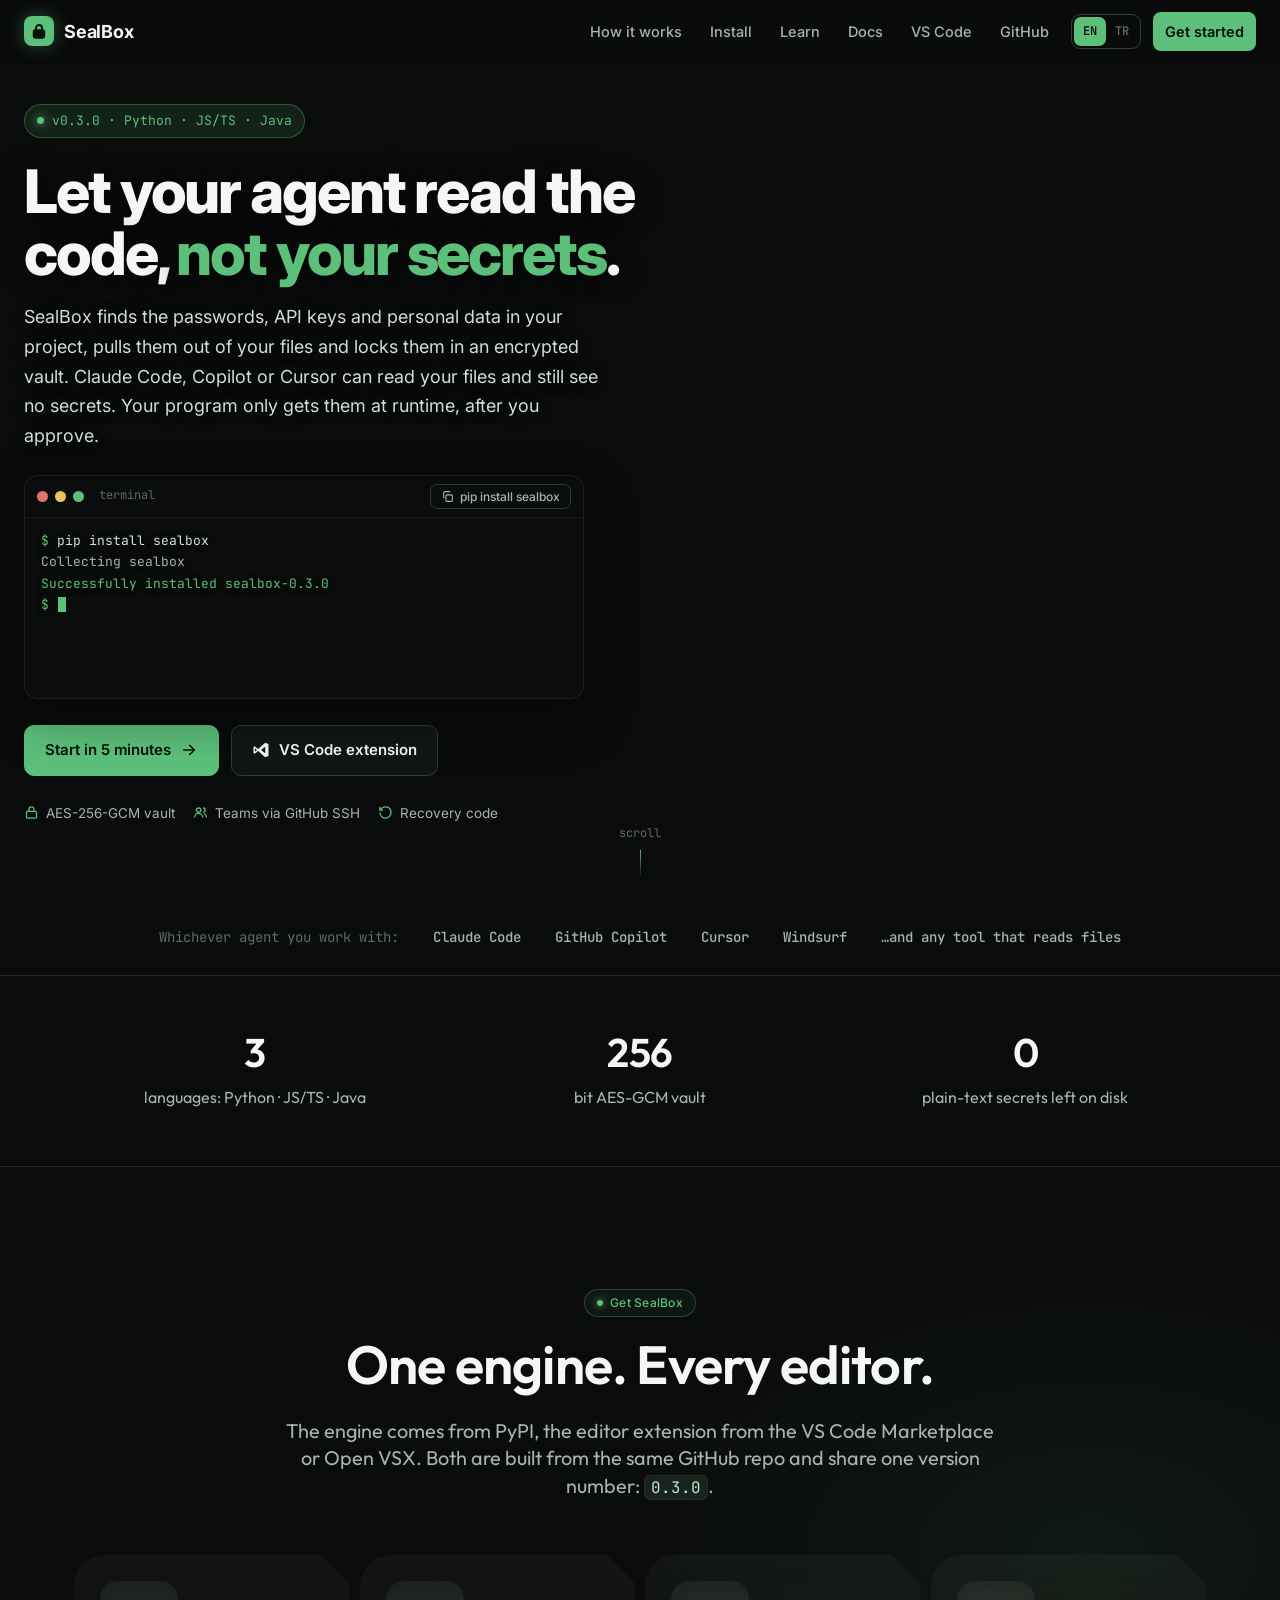
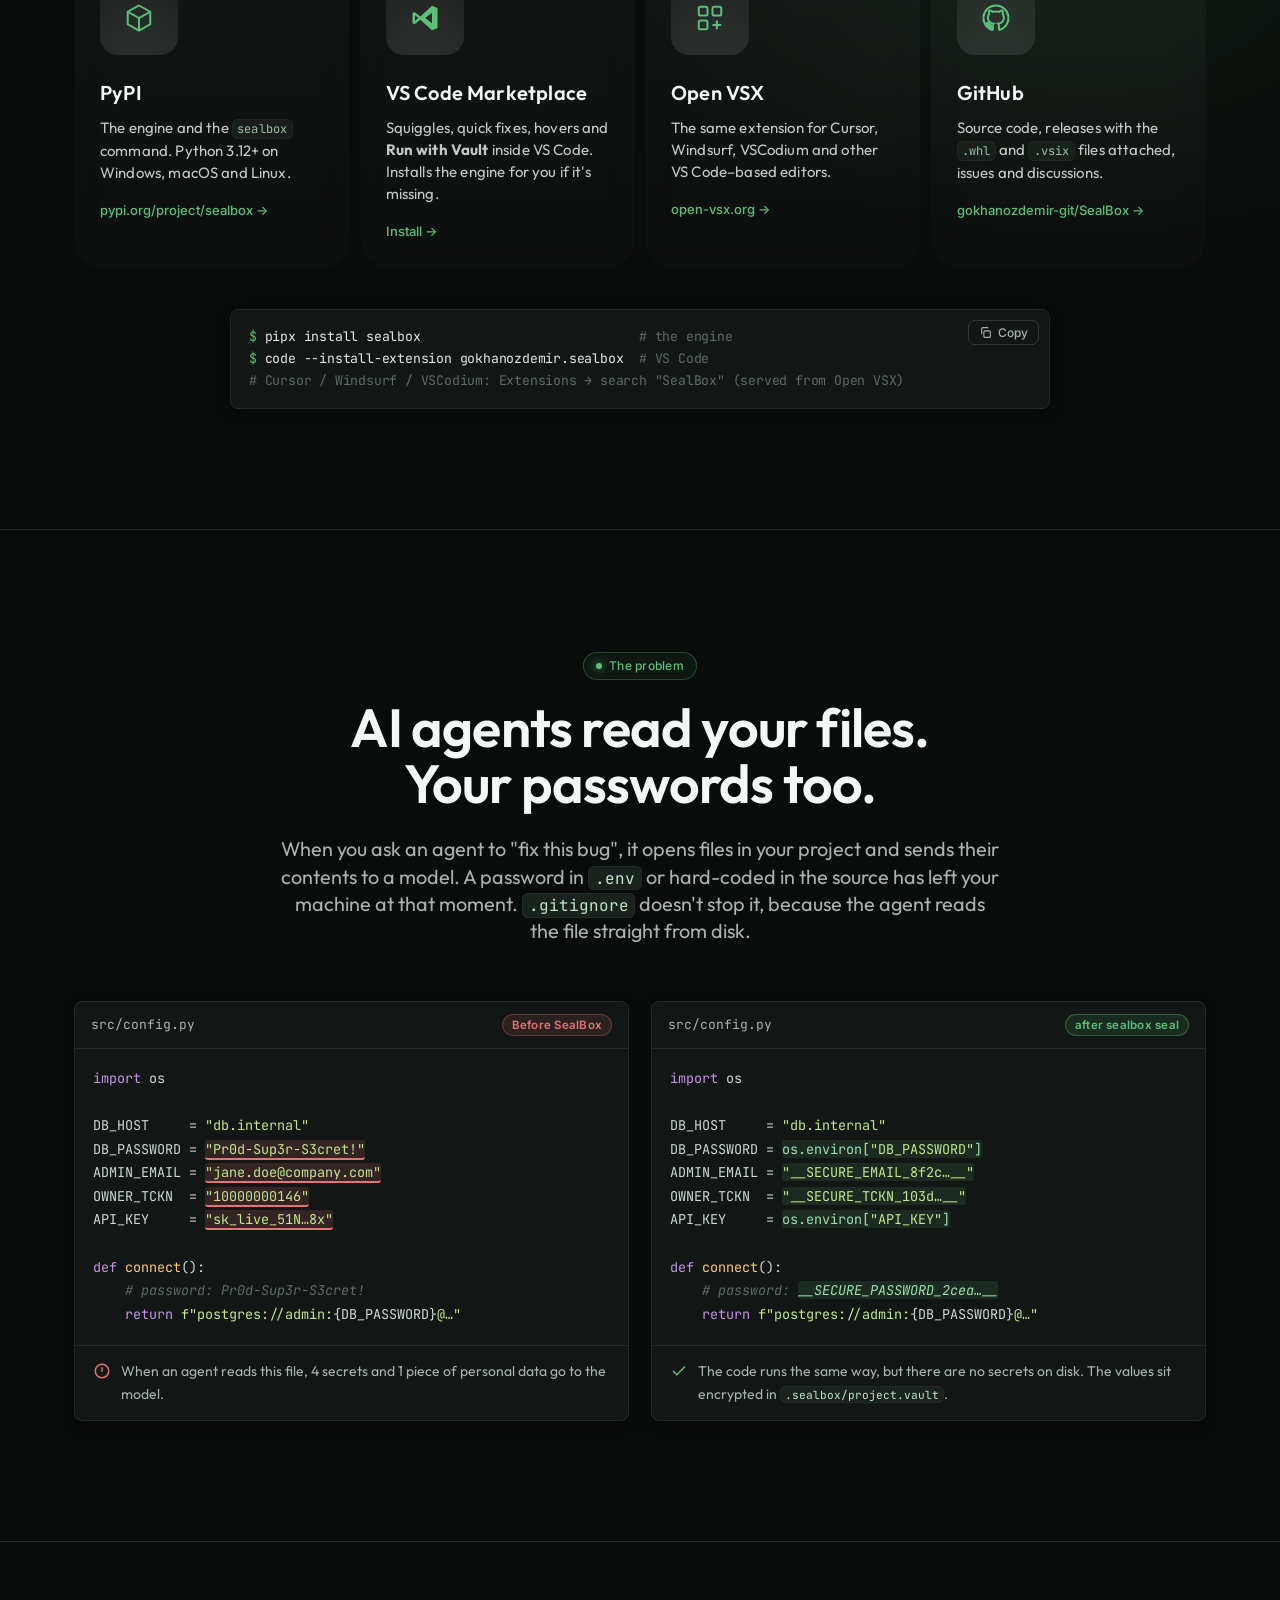
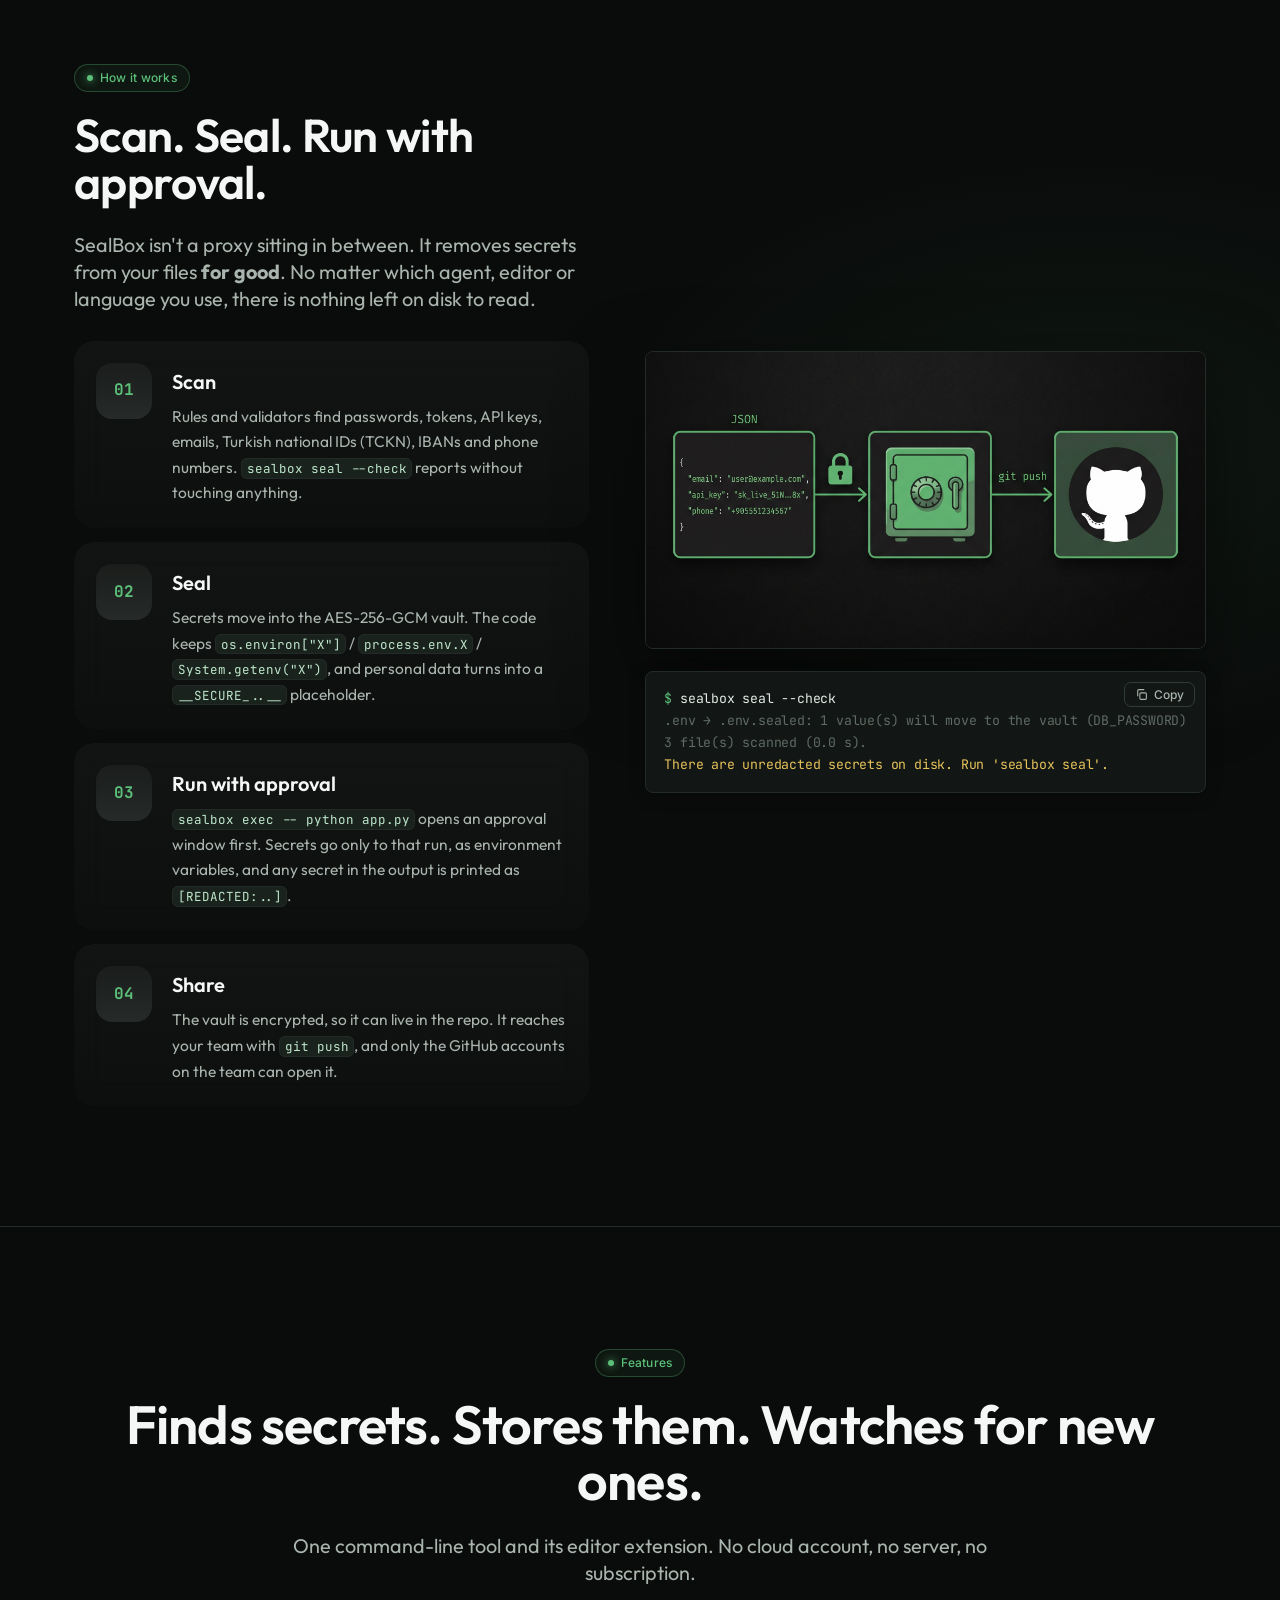
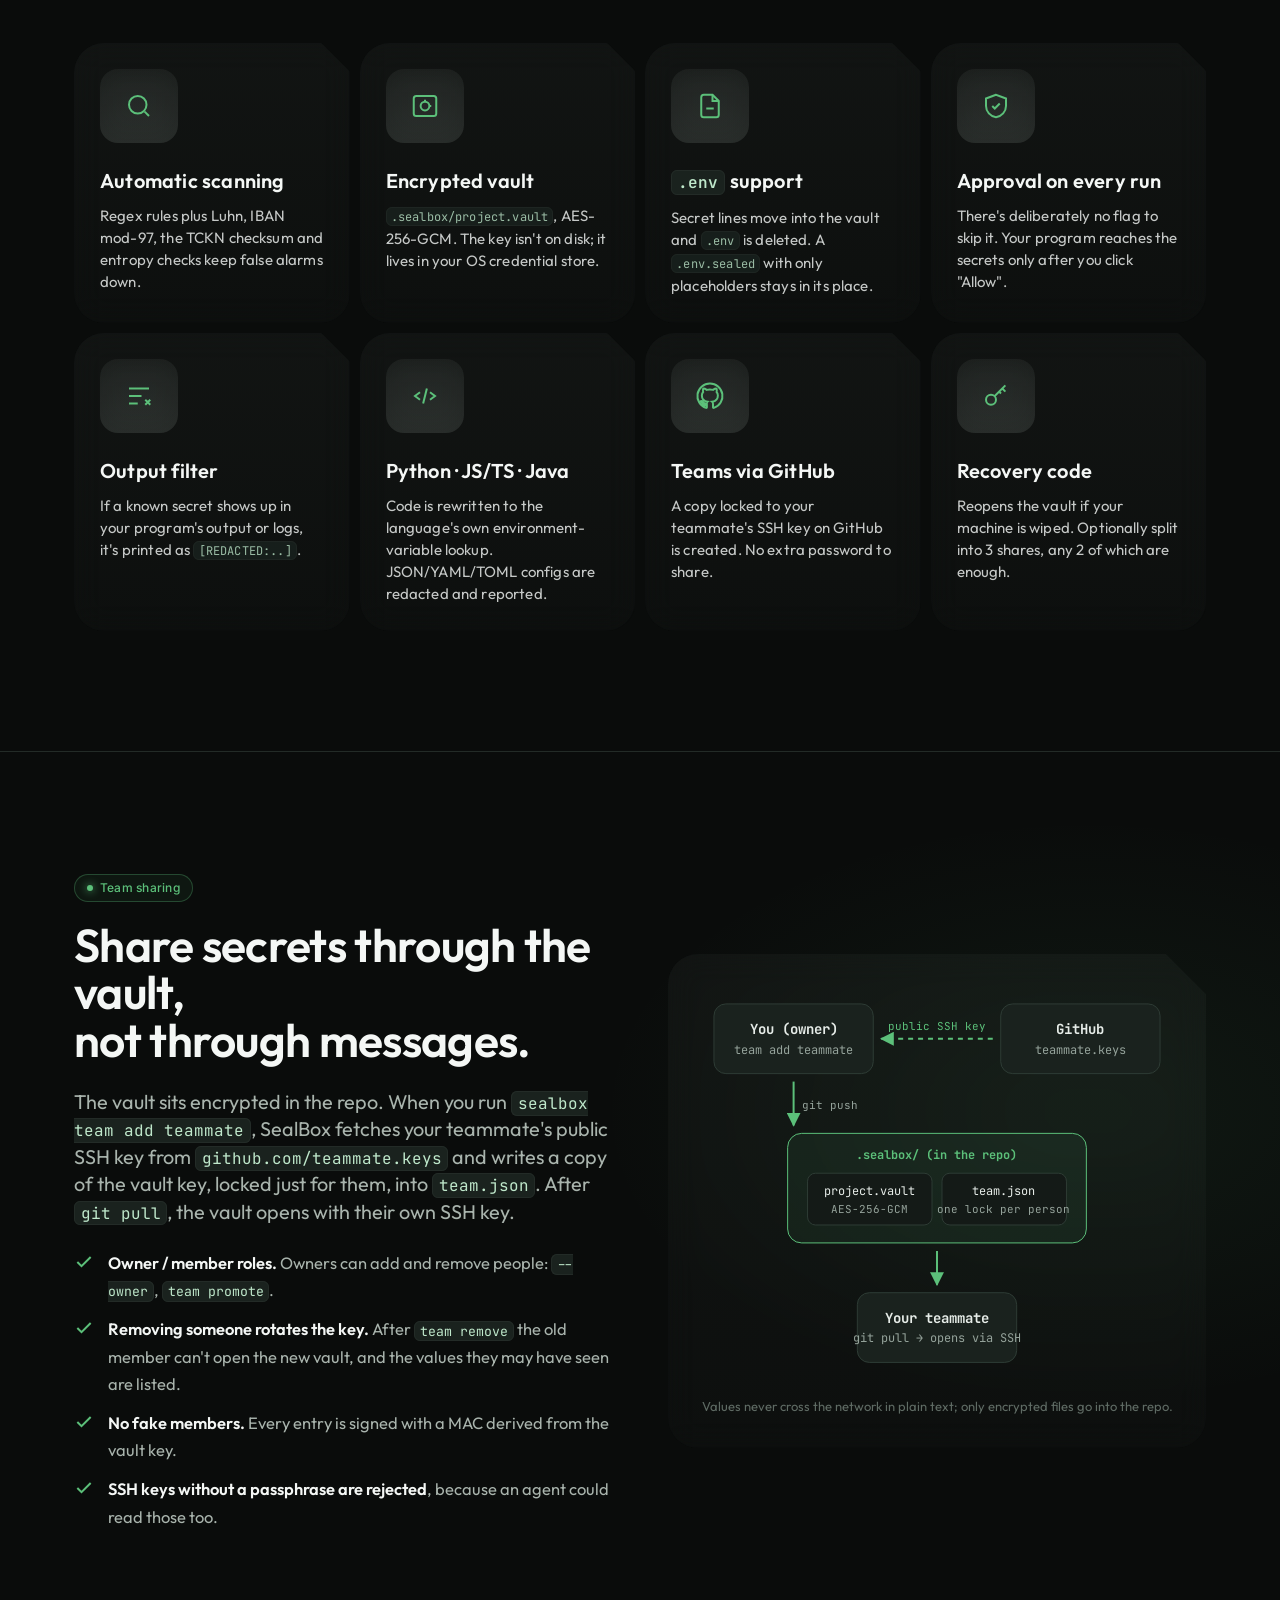
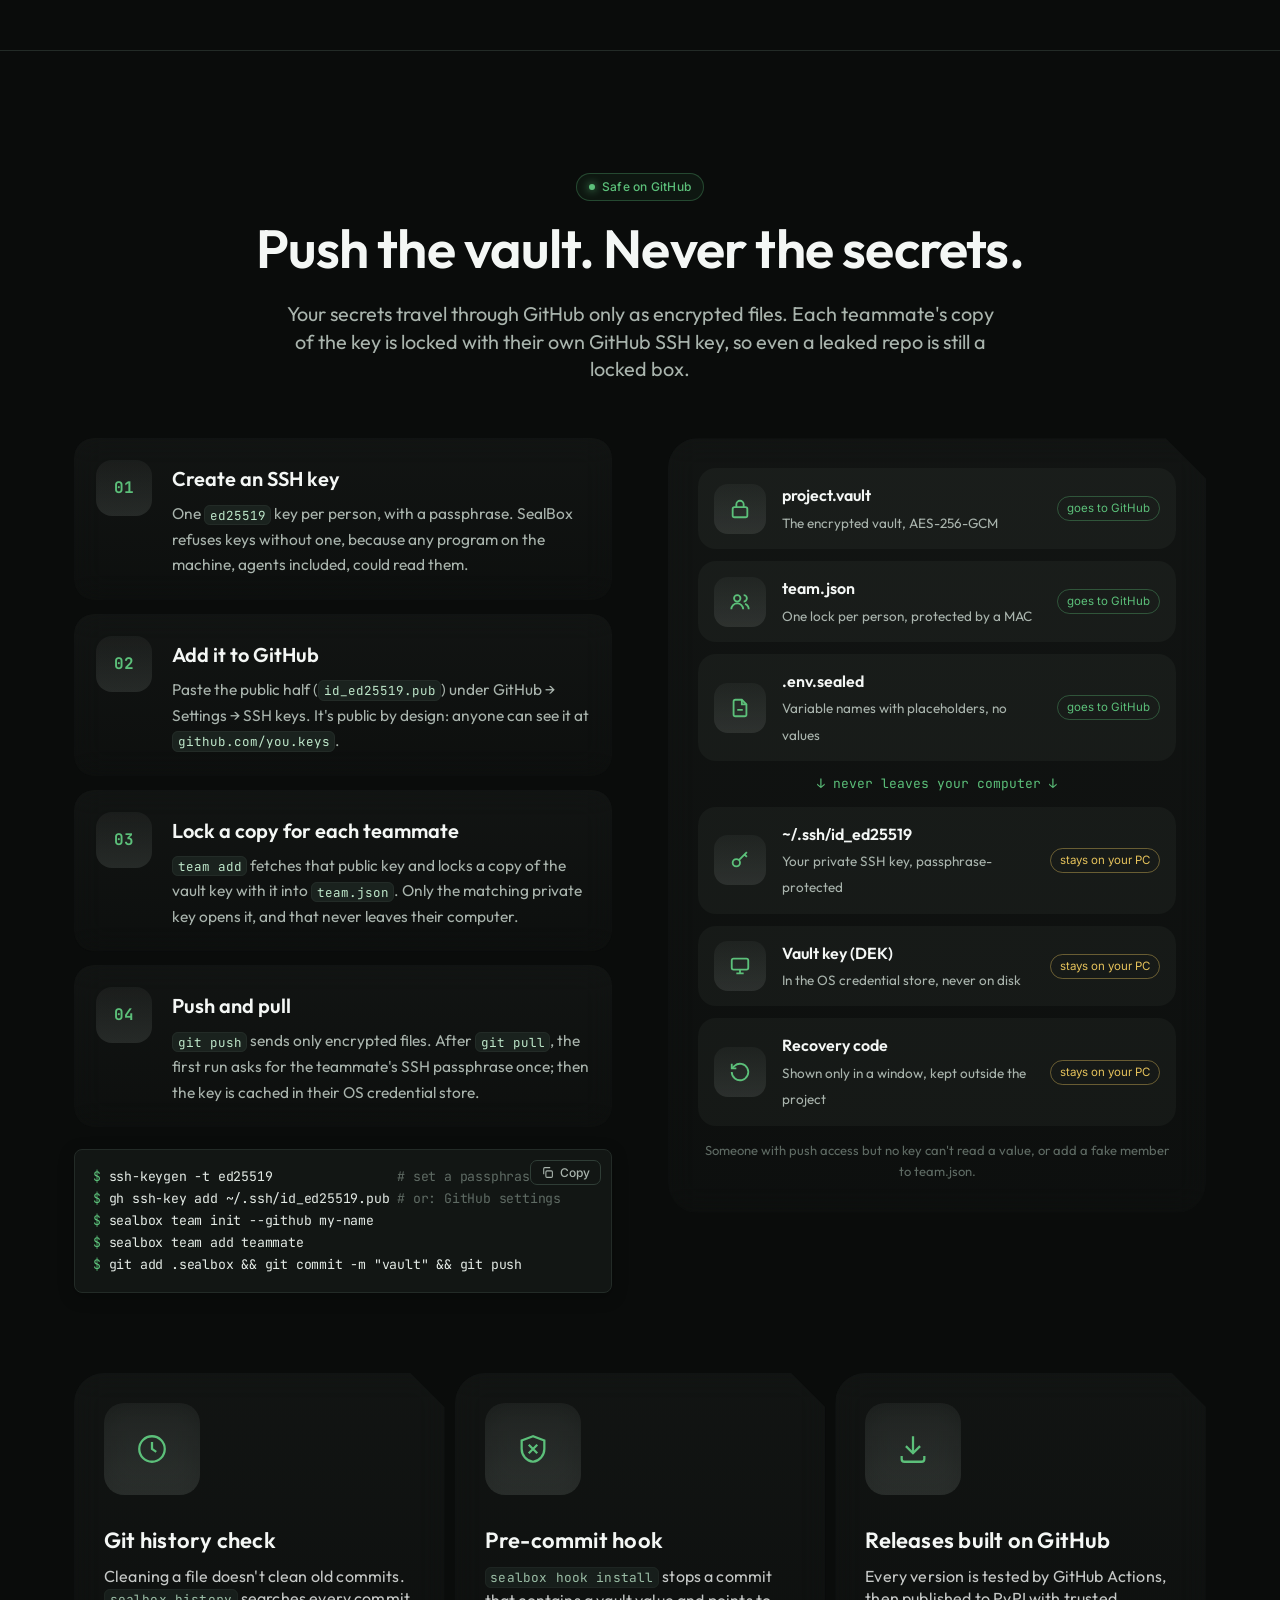
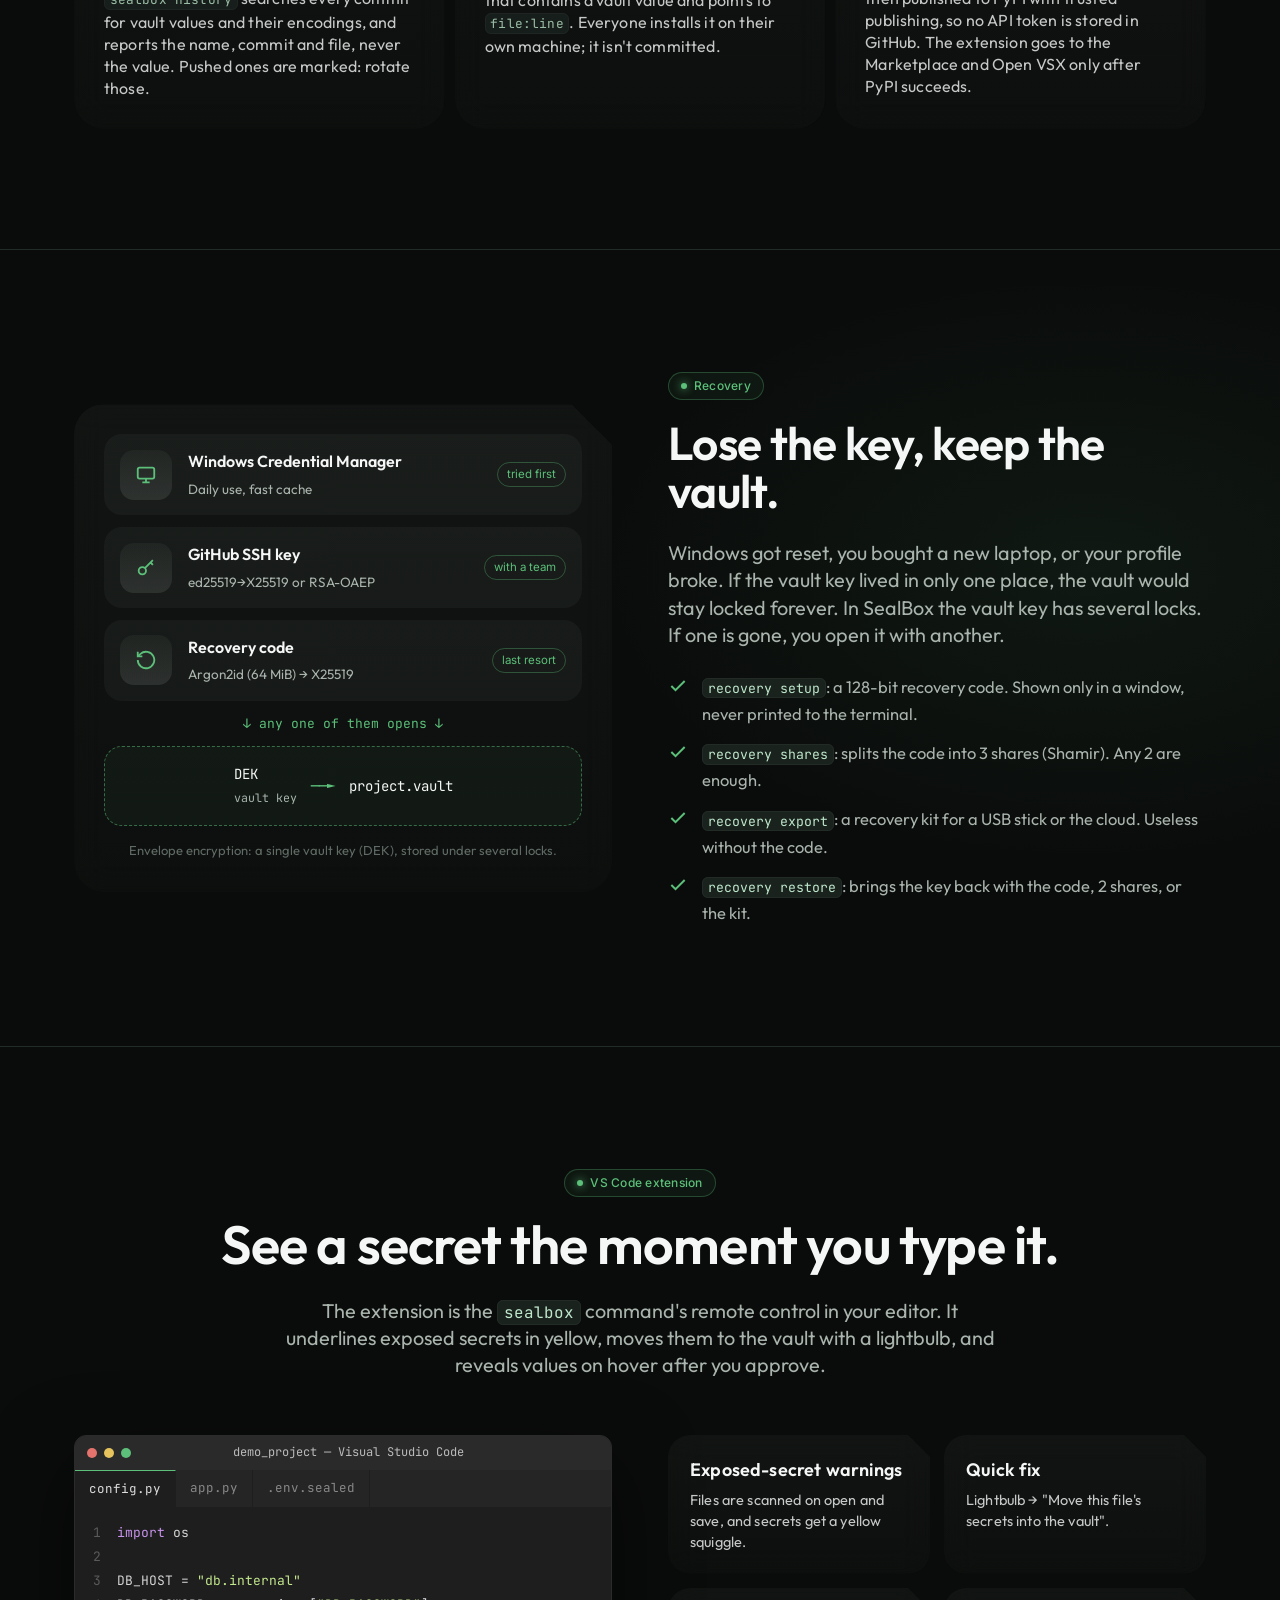
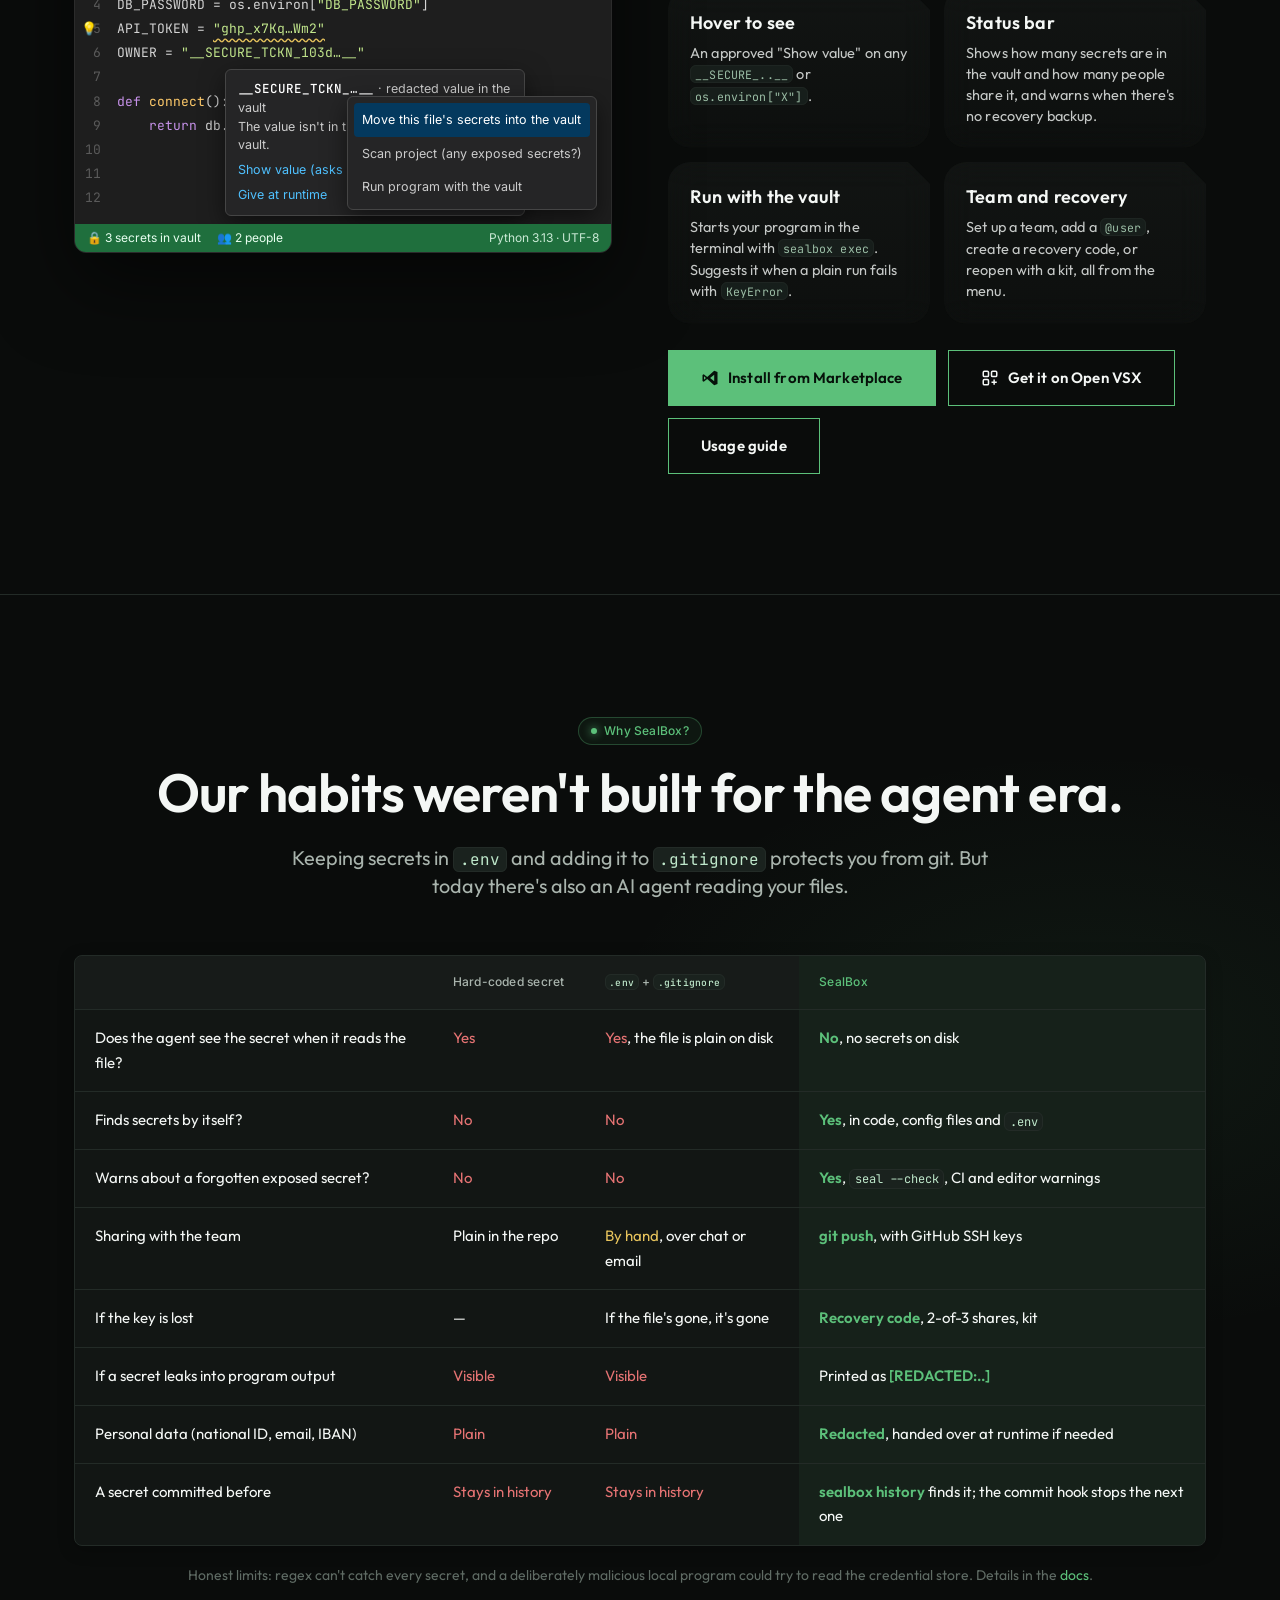
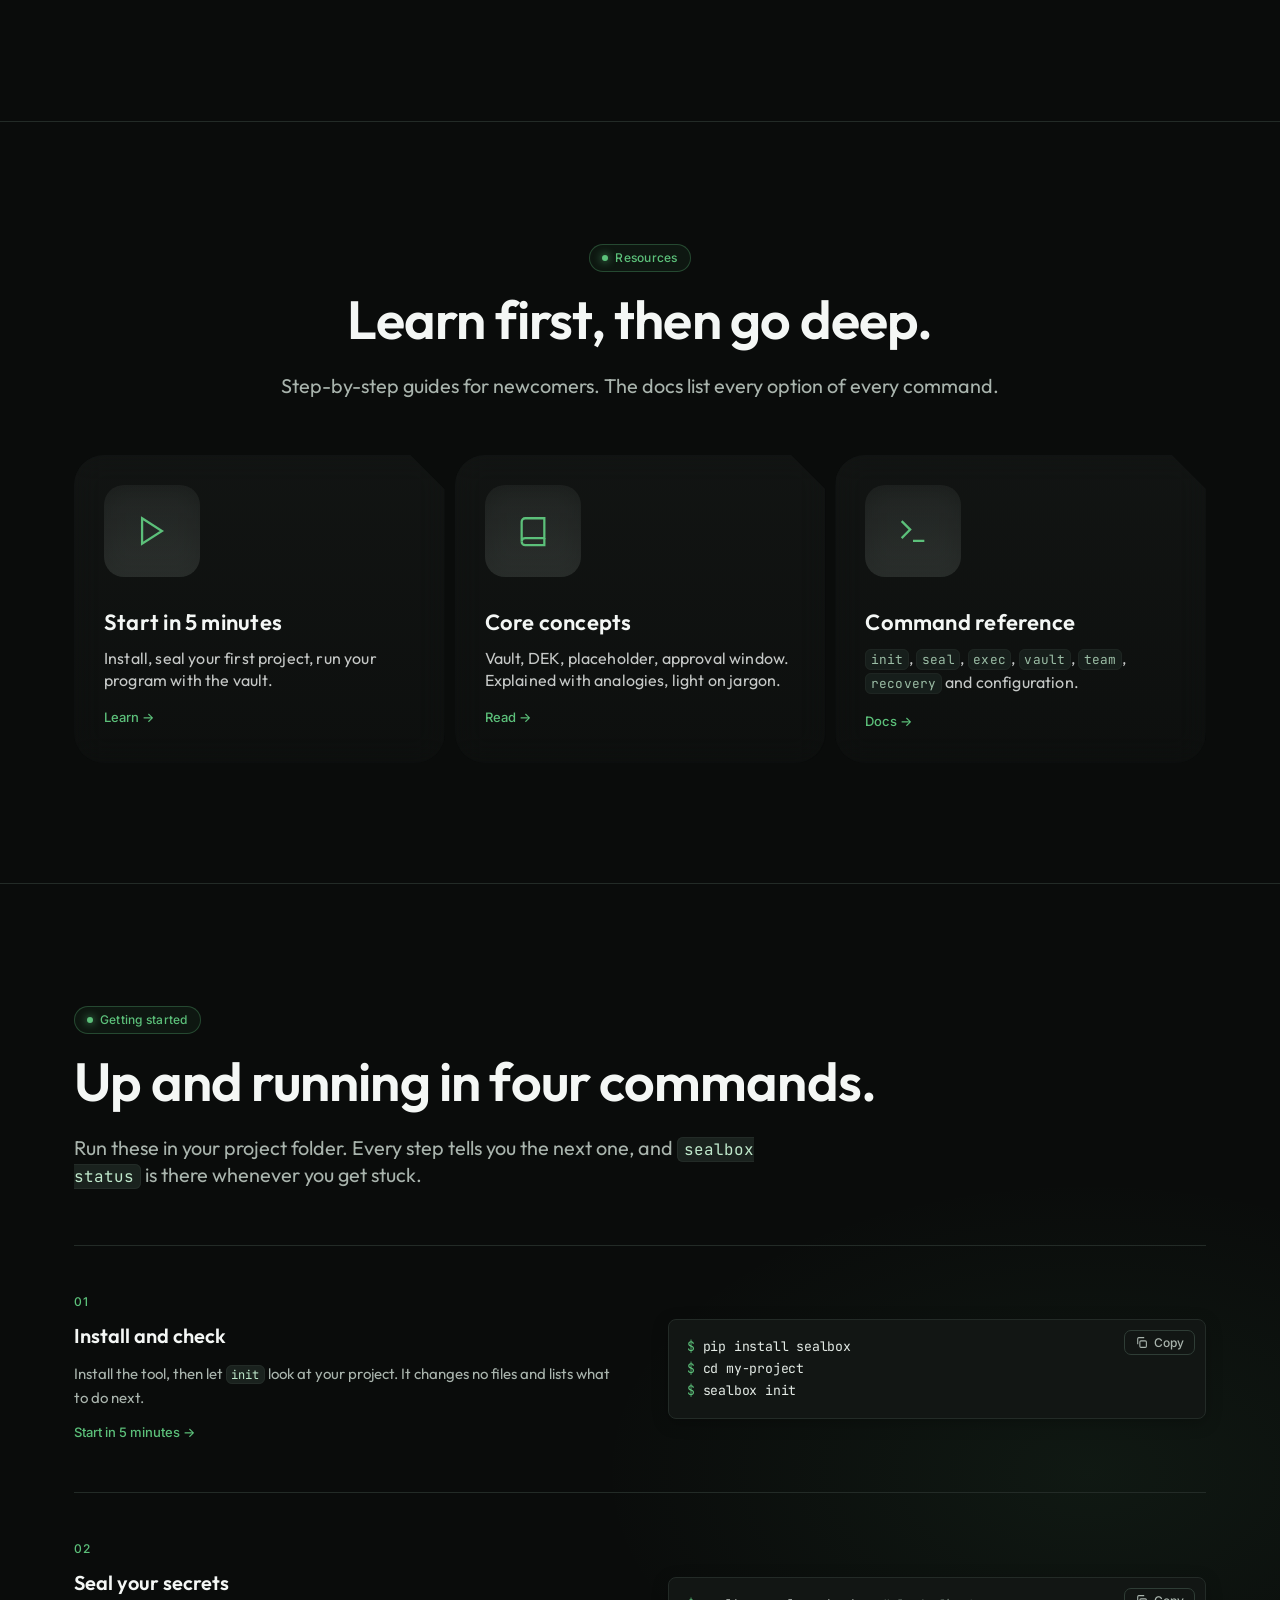
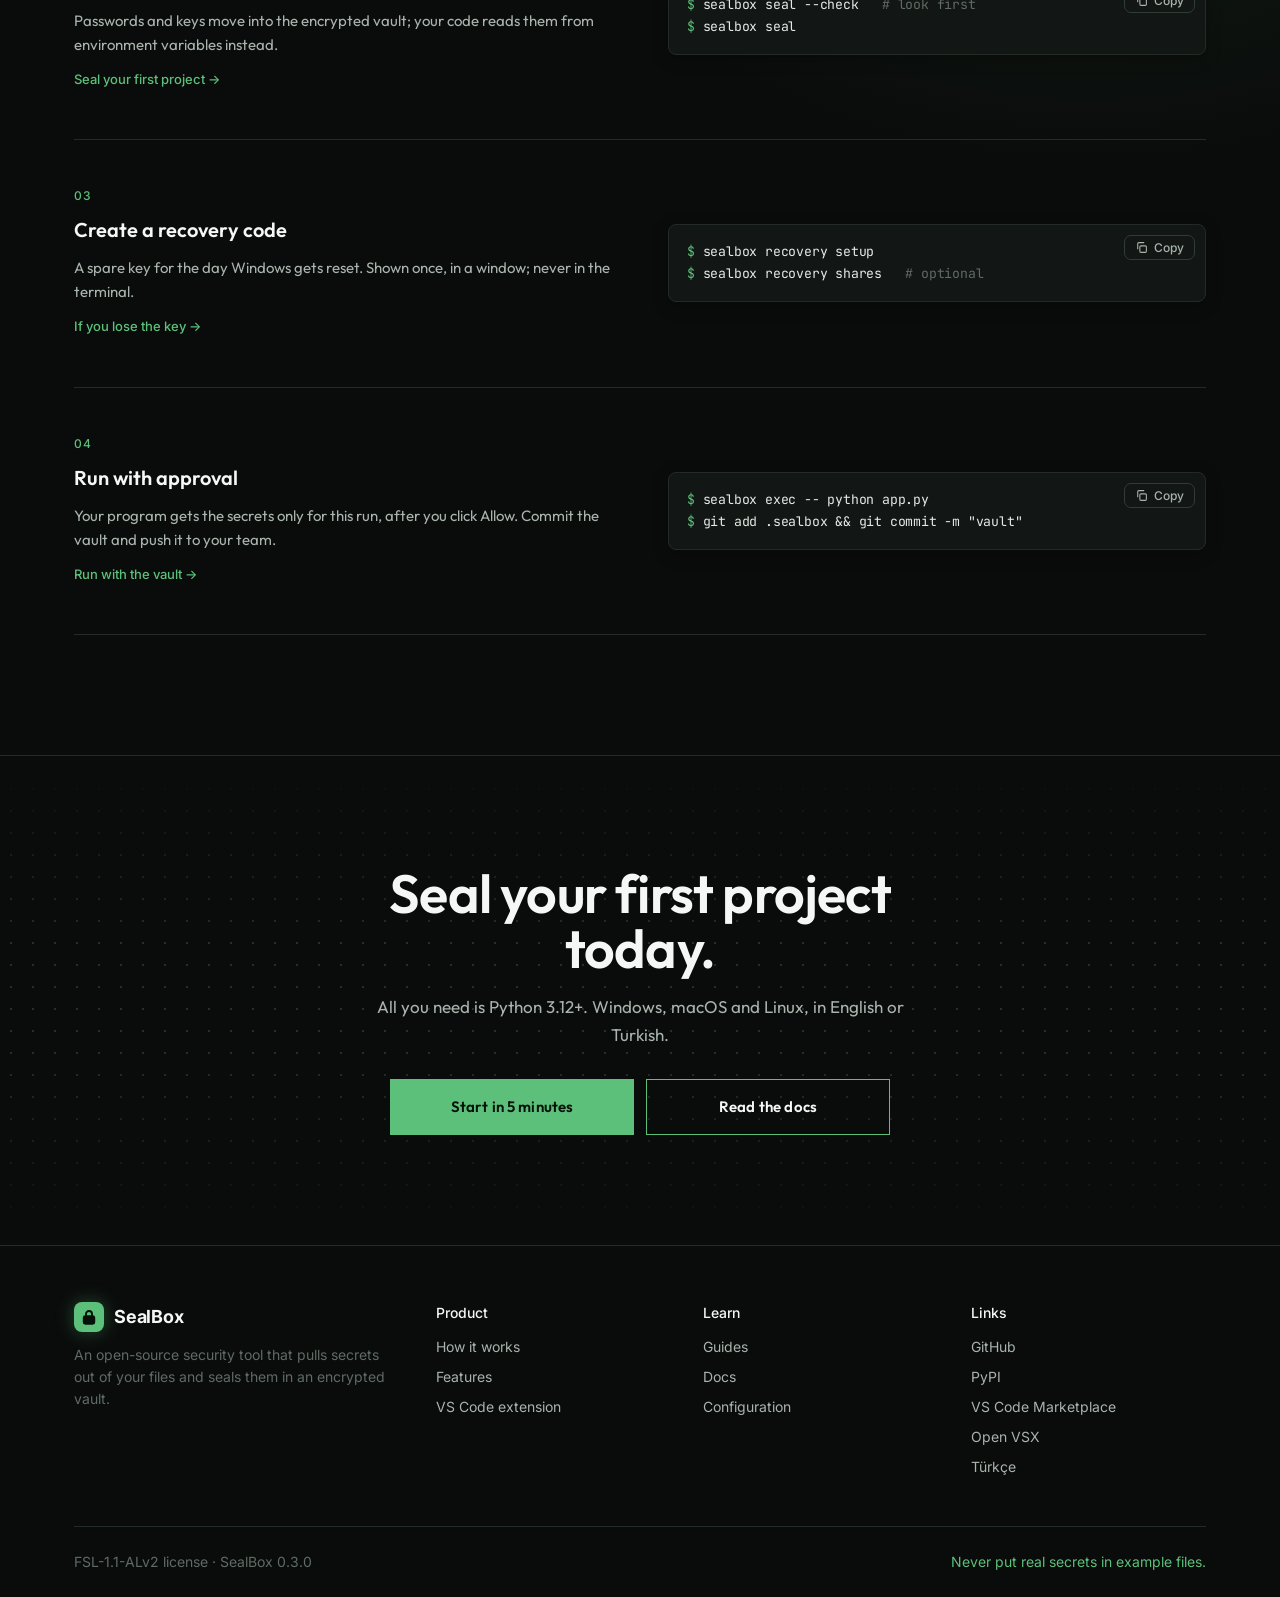
==== commit c1d70f01: "404 file" ====
--- a/index.html
+++ b/index.html
@@ -3,9 +3,9 @@
 <head>
   <meta charset="utf-8">
   <meta name="viewport" content="width=device-width, initial-scale=1">
-  <title>SealBox — Give your secrets to a vault, not to your agents</title>
+  <title>SealBox — Let your agent read the code, not your secrets</title>
   <meta name="description" content="SealBox finds passwords, API keys and personal data in your code files and moves them into an encrypted vault. AI coding agents can read your files and still see no secrets.">
-  <meta property="og:title" content="SealBox — Give your secrets to a vault, not to your agents">
+  <meta property="og:title" content="SealBox — Let your agent read the code, not your secrets">
   <meta property="og:description" content="A security tool and VS Code extension that pulls secrets out of your files and seals them in an AES-256-GCM vault.">
   <meta property="og:image" content="assets/flow.jpeg">
   <meta name="theme-color" content="#0a0c0b">
@@ -47,7 +47,7 @@
   <div class="wrap">
     <div class="hero-content">
       <span class="eyebrow"><span class="dot"></span>v0.3.0 · Python · JS/TS · Java</span>
-      <h1>Give your secrets to a <span class="g">vault</span>, not to your agents.</h1>
+      <h1>Let your agent read the code, <span class="g">not your secrets</span>.</h1>
       <p class="lead">
         SealBox finds the passwords, API keys and personal data in your project,
         pulls them out of your files and locks them in an encrypted vault. Claude Code, Copilot or Cursor
@@ -92,7 +92,6 @@
   <div class="wrap">
     <div class="stat reveal"><b>3</b><span>languages: Python · JS/TS · Java</span></div>
     <div class="stat reveal"><b>256</b><span>bit AES-GCM vault</span></div>
-    <div class="stat reveal"><b>2 of 3</b><span>recovery shares open the vault</span></div>
     <div class="stat reveal"><b>0</b><span>plain-text secrets left on disk</span></div>
   </div>
 </section>
@@ -301,7 +300,7 @@
   <div class="wrap split">
     <div class="reveal">
       <p class="kicker">Team sharing</p>
-      <h2 class="title">Don't paste passwords in Slack.<br>Push the vault.</h2>
+      <h2 class="title">Share secrets through the vault,<br>not through messages.</h2>
       <p class="sub" style="margin-bottom:0">
         The vault sits encrypted in the repo. When you run <code>sealbox team add teammate</code>, SealBox
         fetches your teammate's public SSH key from <code>github.com/teammate.keys</code> and writes a copy of
--- a/assets/style.css
+++ b/assets/style.css
@@ -273,7 +273,7 @@
 
 /* İstatistik şeridi (Figma: Stats Section) */
 .stats { border-top: 1px solid var(--line); padding: 56px 0; }
-.stats .wrap { display: grid; grid-template-columns: repeat(4, 1fr); gap: 24px; text-align: center; }
+.stats .wrap { display: grid; grid-template-columns: repeat(3, 1fr); gap: 24px; text-align: center; }
 .stat b { display: block; font-size: 40px; line-height: 1; font-weight: 600; letter-spacing: -0.01em; color: var(--text); margin-bottom: 12px; }
 .stat b .g { color: var(--green); }
 .stat span { font-size: 16px; color: var(--muted); }
@@ -632,7 +632,7 @@
 @media (max-width: 900px) {
   .ba, .steps-layout, .split, .cta, .grid.g3, .grid.g2 { grid-template-columns: 1fr; }
   .split.rev > :first-child { order: 0; }
-  .stats .wrap { grid-template-columns: repeat(2, 1fr); row-gap: 40px; }
+  .stats .wrap { grid-template-columns: 1fr; row-gap: 40px; }
   .row-item { grid-template-columns: 1fr; padding: 36px 0; }
   .cta-center { padding: 80px 0; }
   .cta { padding: 34px 24px; }
@@ -686,3 +686,26 @@
 .cta-buttons { justify-content: center; margin-top: 0; }
 footer.site a.brand { color: var(--text); }
 .page-head p.kicker { font-size: 12px; line-height: 20px; color: var(--green); max-width: none; margin: 0 0 20px; }
+
+/* ---------- 404 ---------- */
+.nf { min-height: 100vh; min-height: 100svh; display: flex; align-items: center; text-align: center; padding: calc(var(--nav-h) + 56px) 0 80px; }
+.nf .wrap { width: 100%; max-width: 920px; }
+.nf-code {
+  display: flex; justify-content: center; align-items: center; gap: 14px; margin-bottom: 28px;
+  font: 600 clamp(96px, 16vw, 168px)/1 var(--sans); letter-spacing: -0.04em; color: var(--text);
+}
+.nf-lock {
+  width: 0.78em; height: 0.78em; border-radius: 0.2em; display: grid; place-items: center;
+  background: var(--tile); color: var(--green); box-shadow: 0 0 60px var(--green-glow);
+}
+.nf-lock svg { width: 52%; height: 52%; }
+.nf h1 { font-size: clamp(34px, 4.2vw, 52px); line-height: 1.05; letter-spacing: -0.015em; font-weight: 600; margin: 0 0 18px; }
+.nf-sub { color: var(--muted); font-size: clamp(16px, 1.4vw, 19px); max-width: 600px; margin: 0 auto 8px; }
+.nf-tr { color: var(--dim); font-size: 15px; }
+.nf-term { max-width: 520px; margin: 32px auto 28px; text-align: left; }
+.nf-cards { margin-top: 56px; text-align: left; }
+.nf-cards .card { padding: 24px; --cut: 24px; }
+.nf-cards .card h3 { font-size: 19px; line-height: 26px; }
+.nf-cards .card p { font-size: 15px; }
+footer.site .wrap:has(> .bottom:only-child) { display: block; }
+@media (max-width: 720px) { .nf-links { display: none; } }
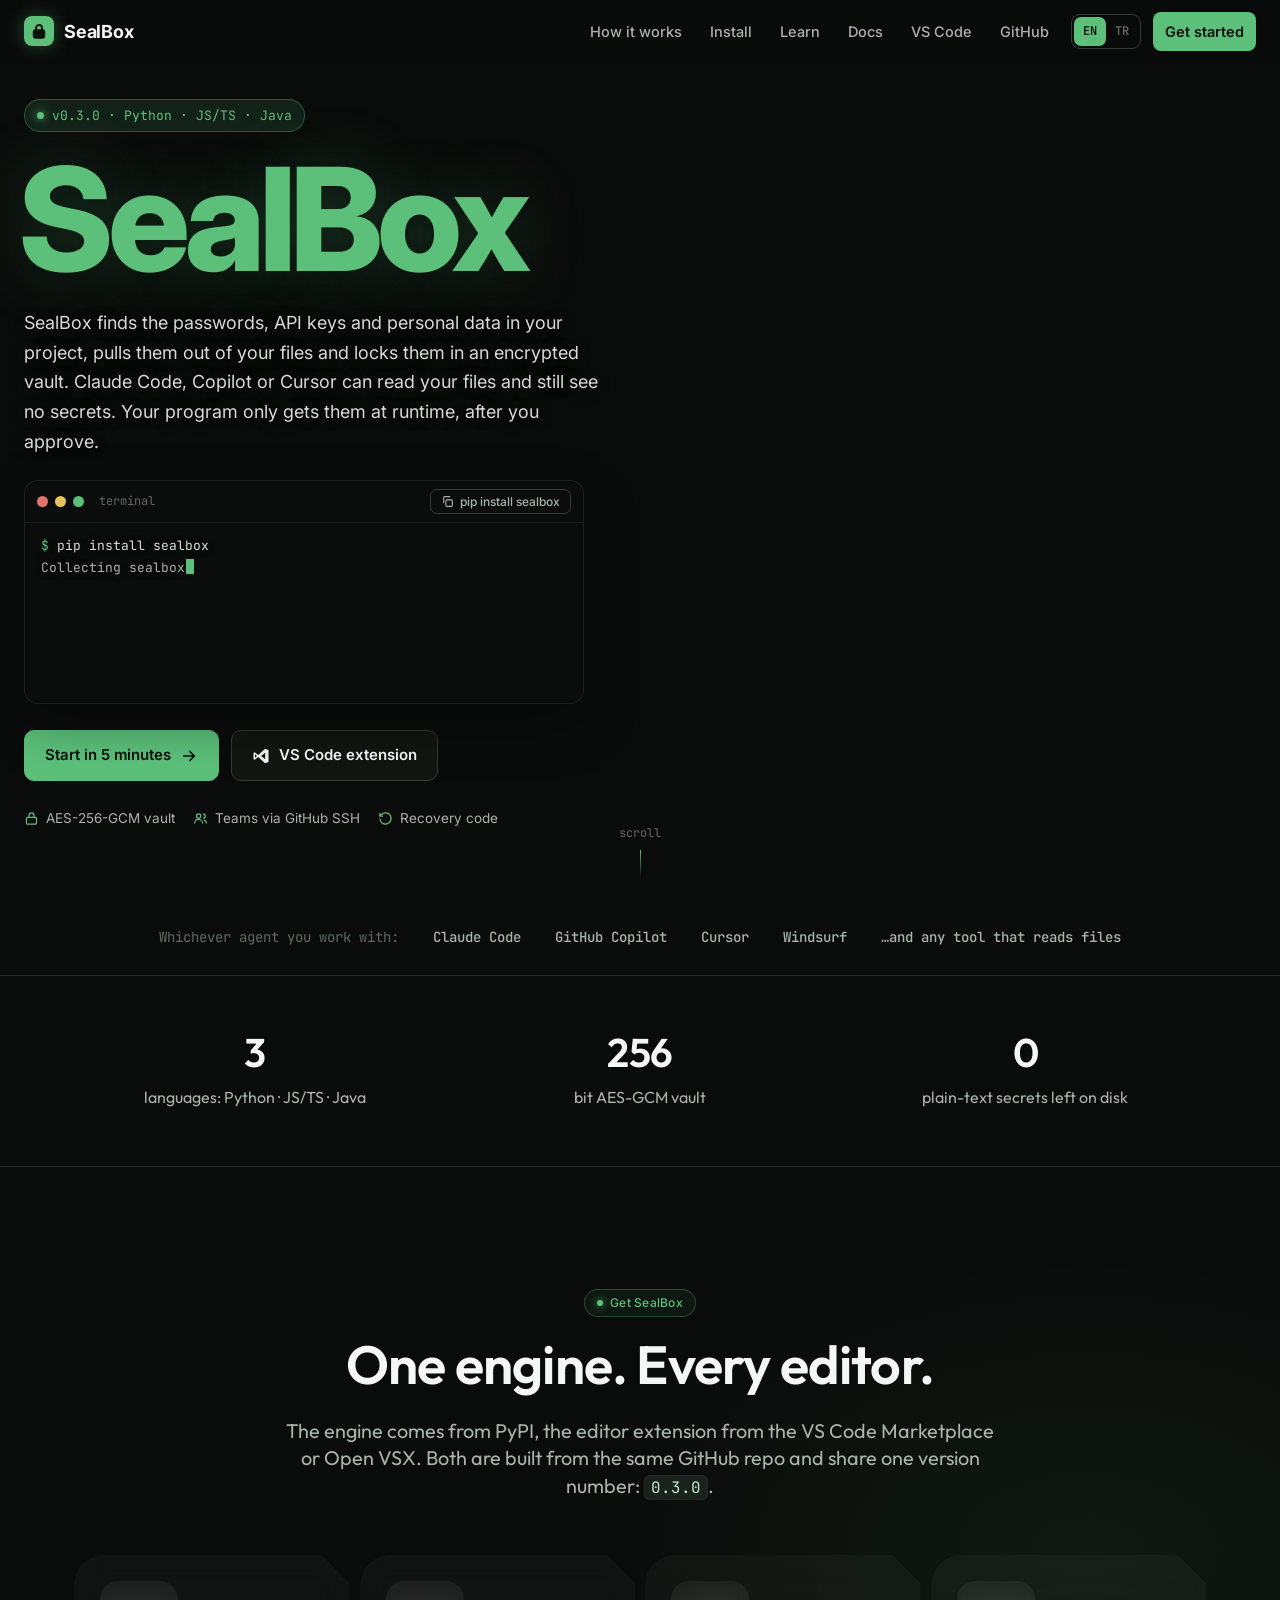
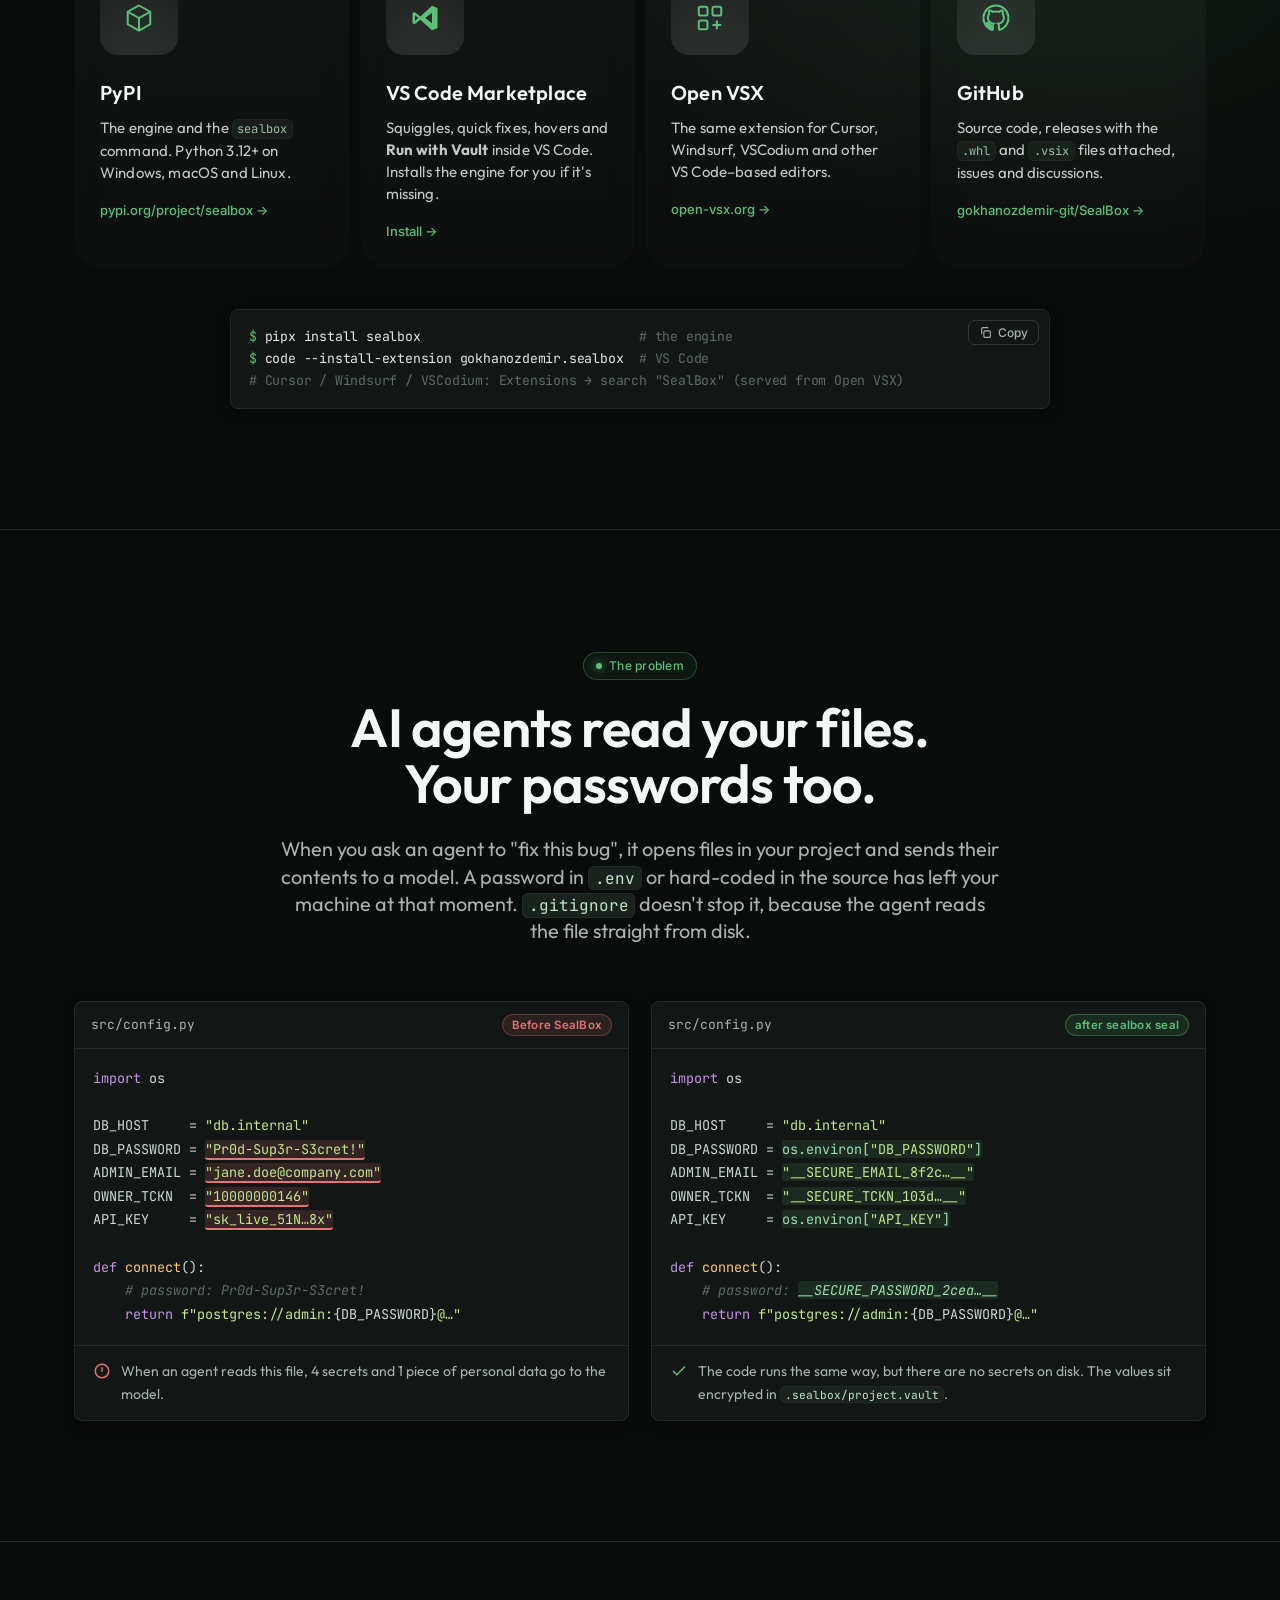
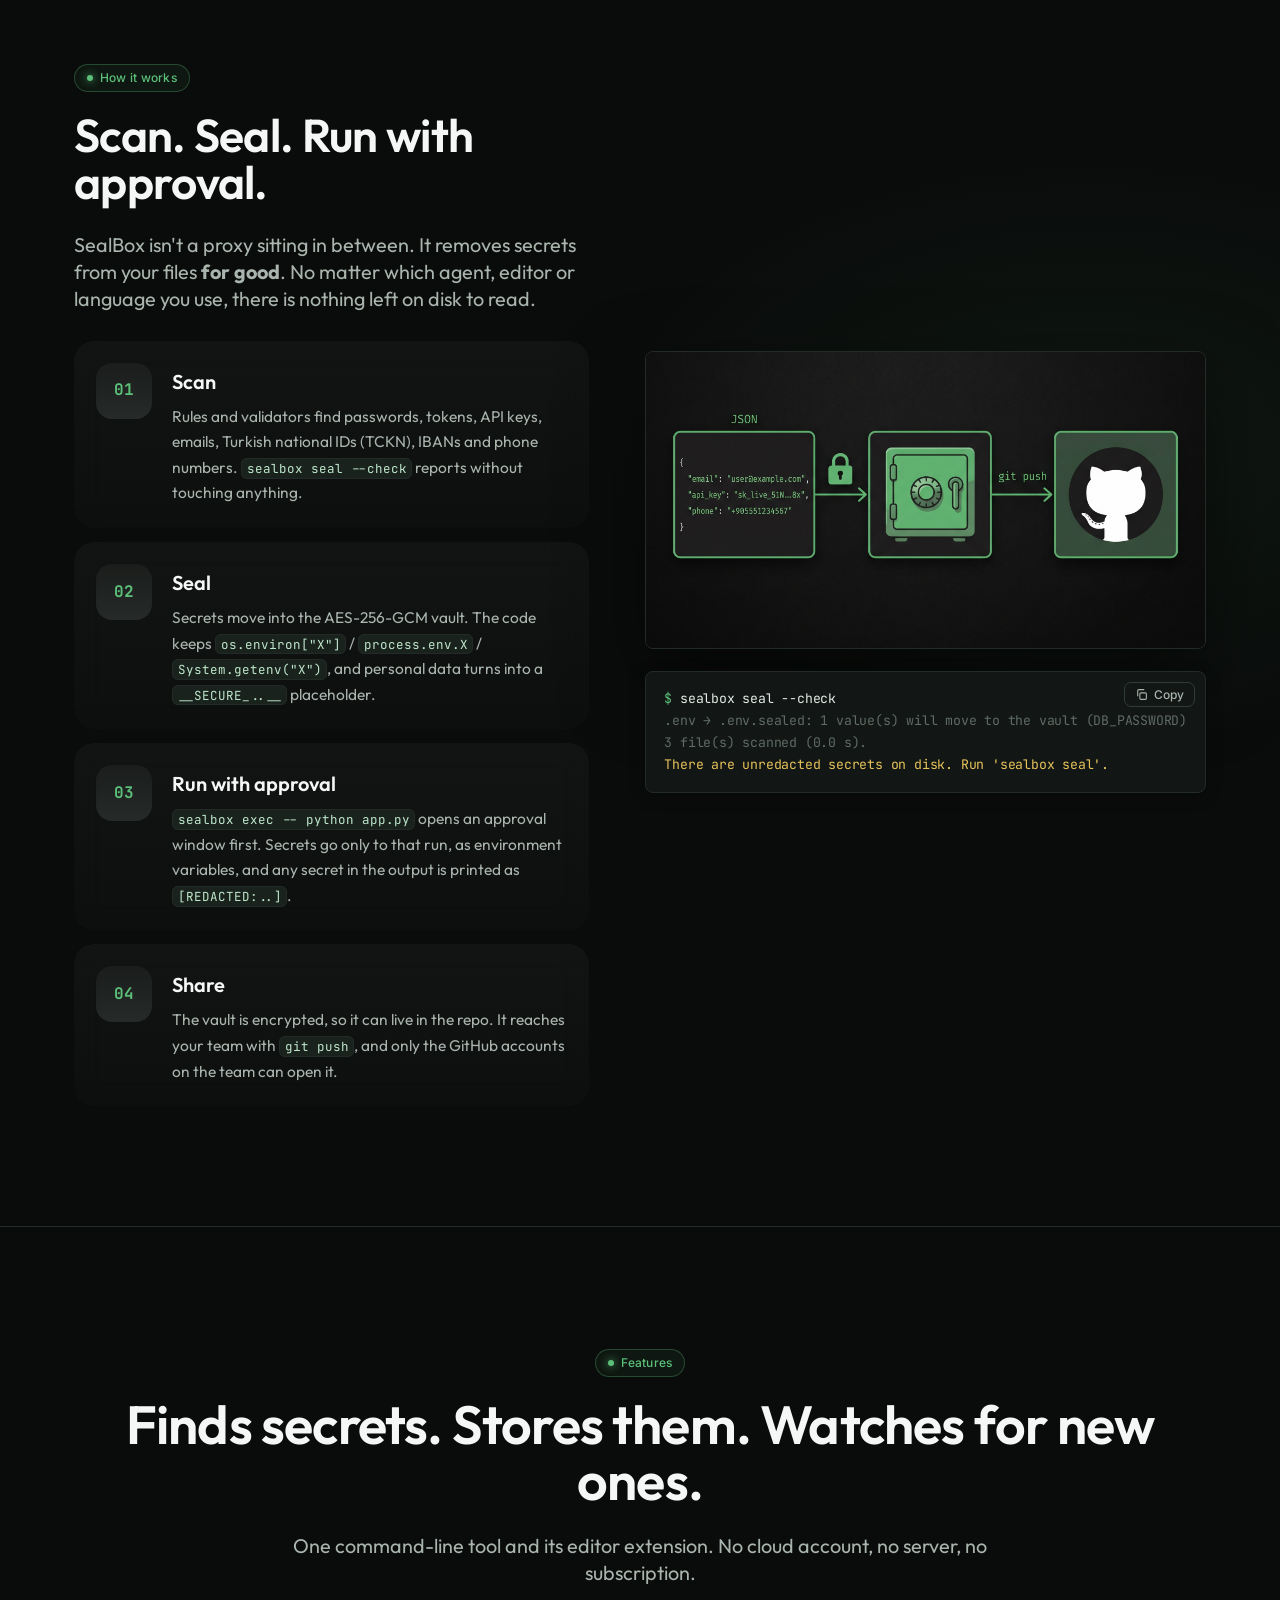
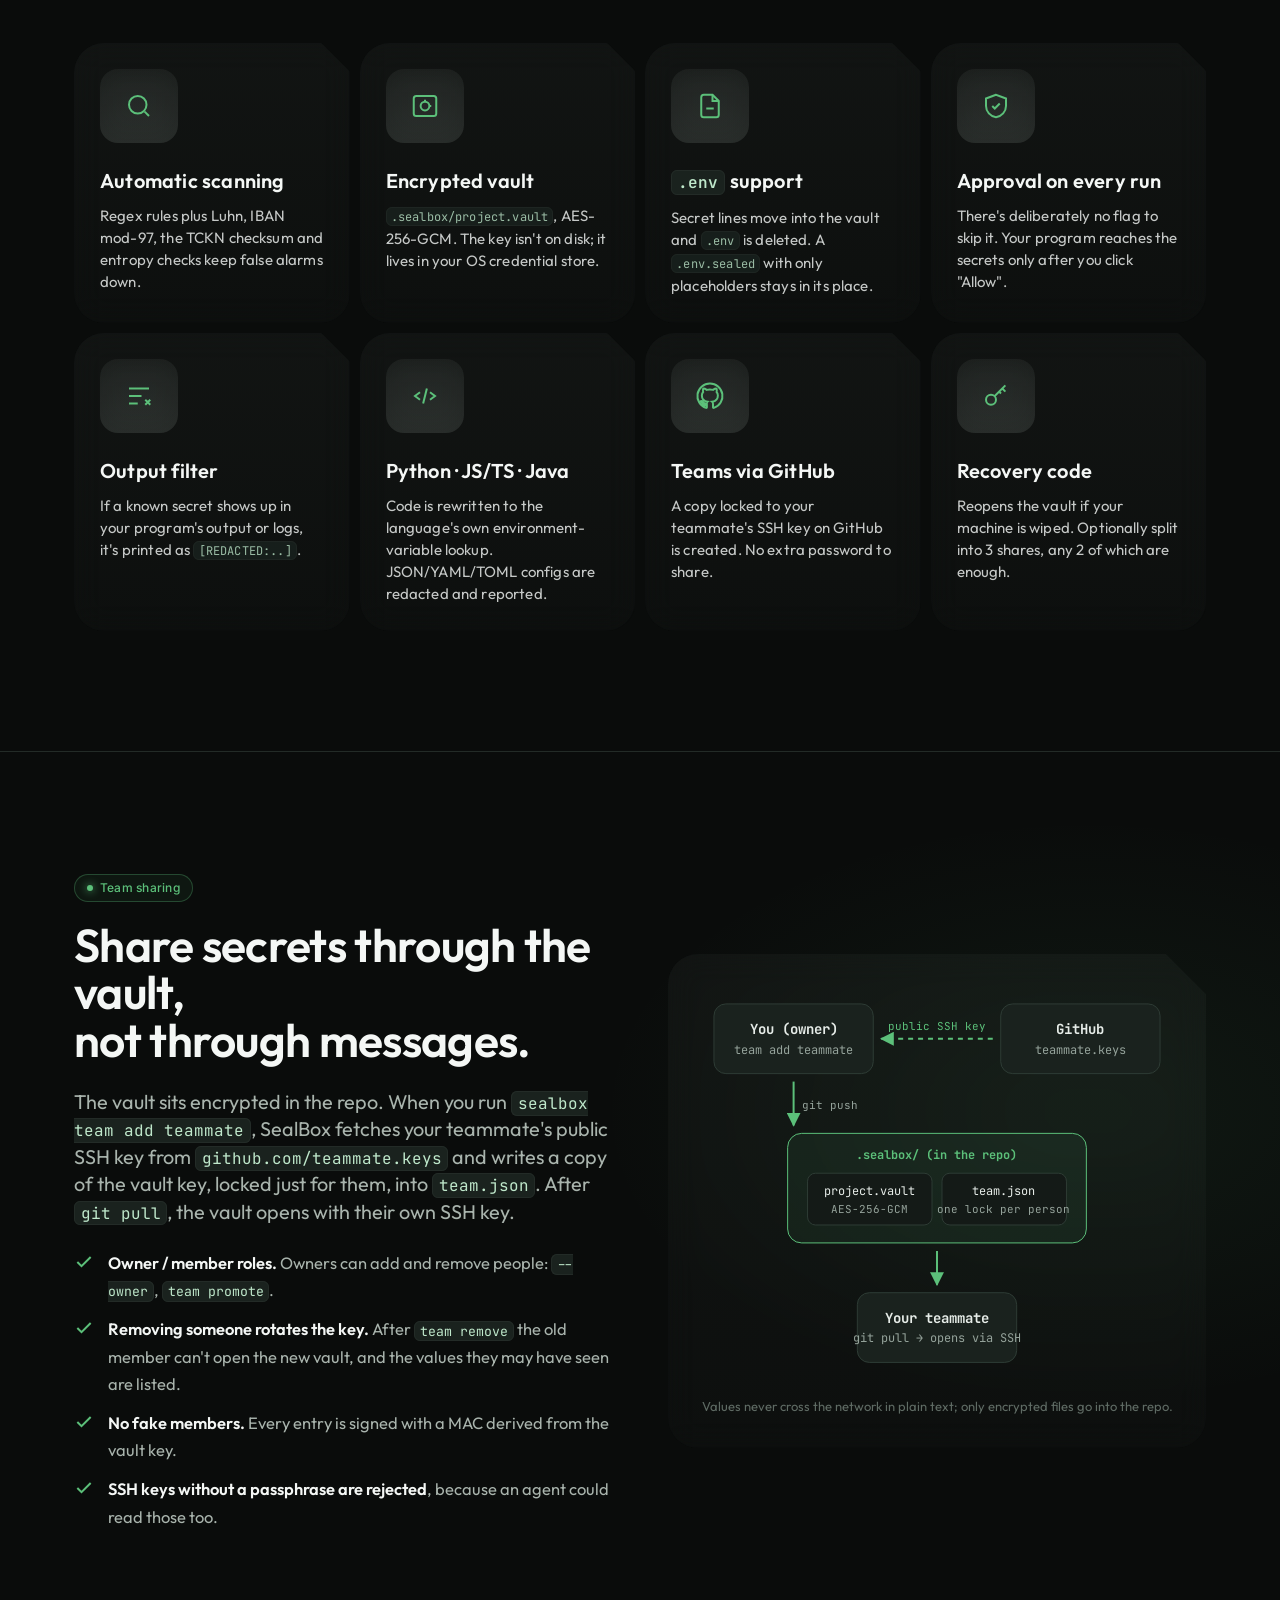
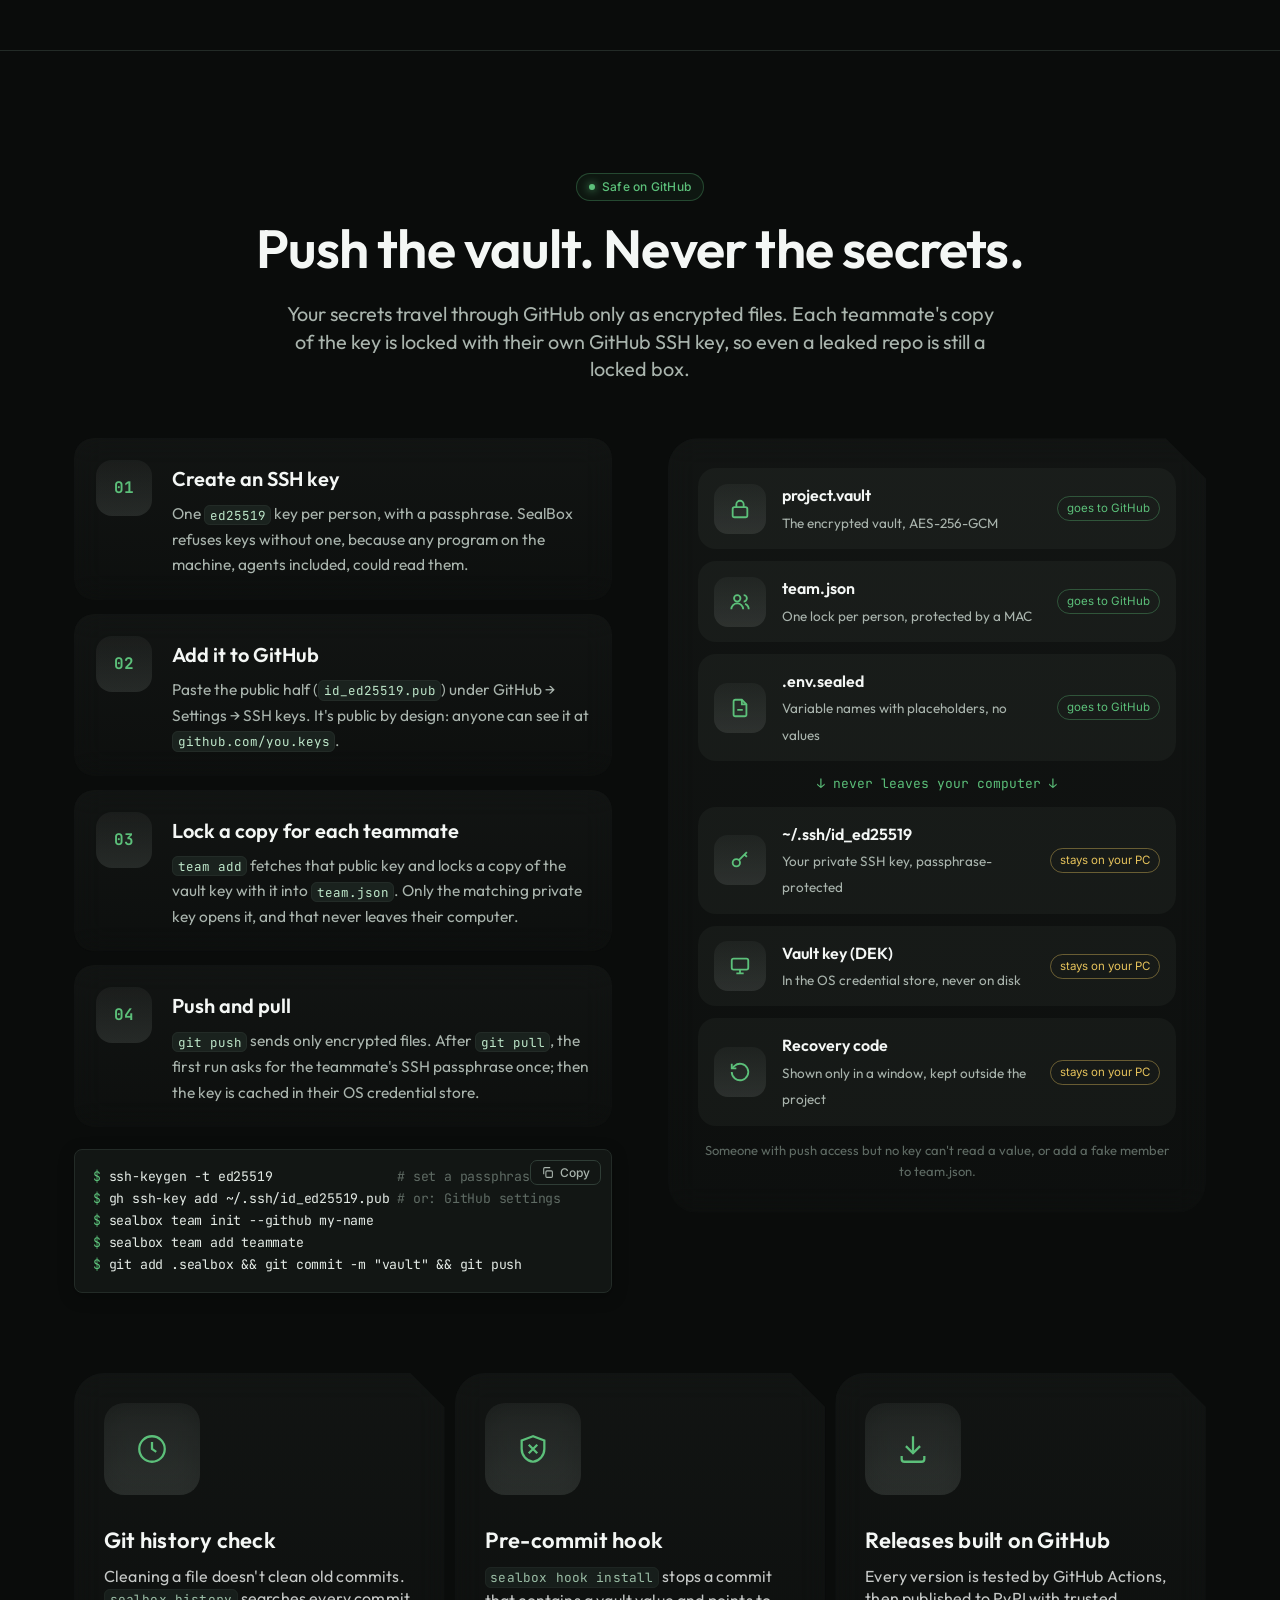
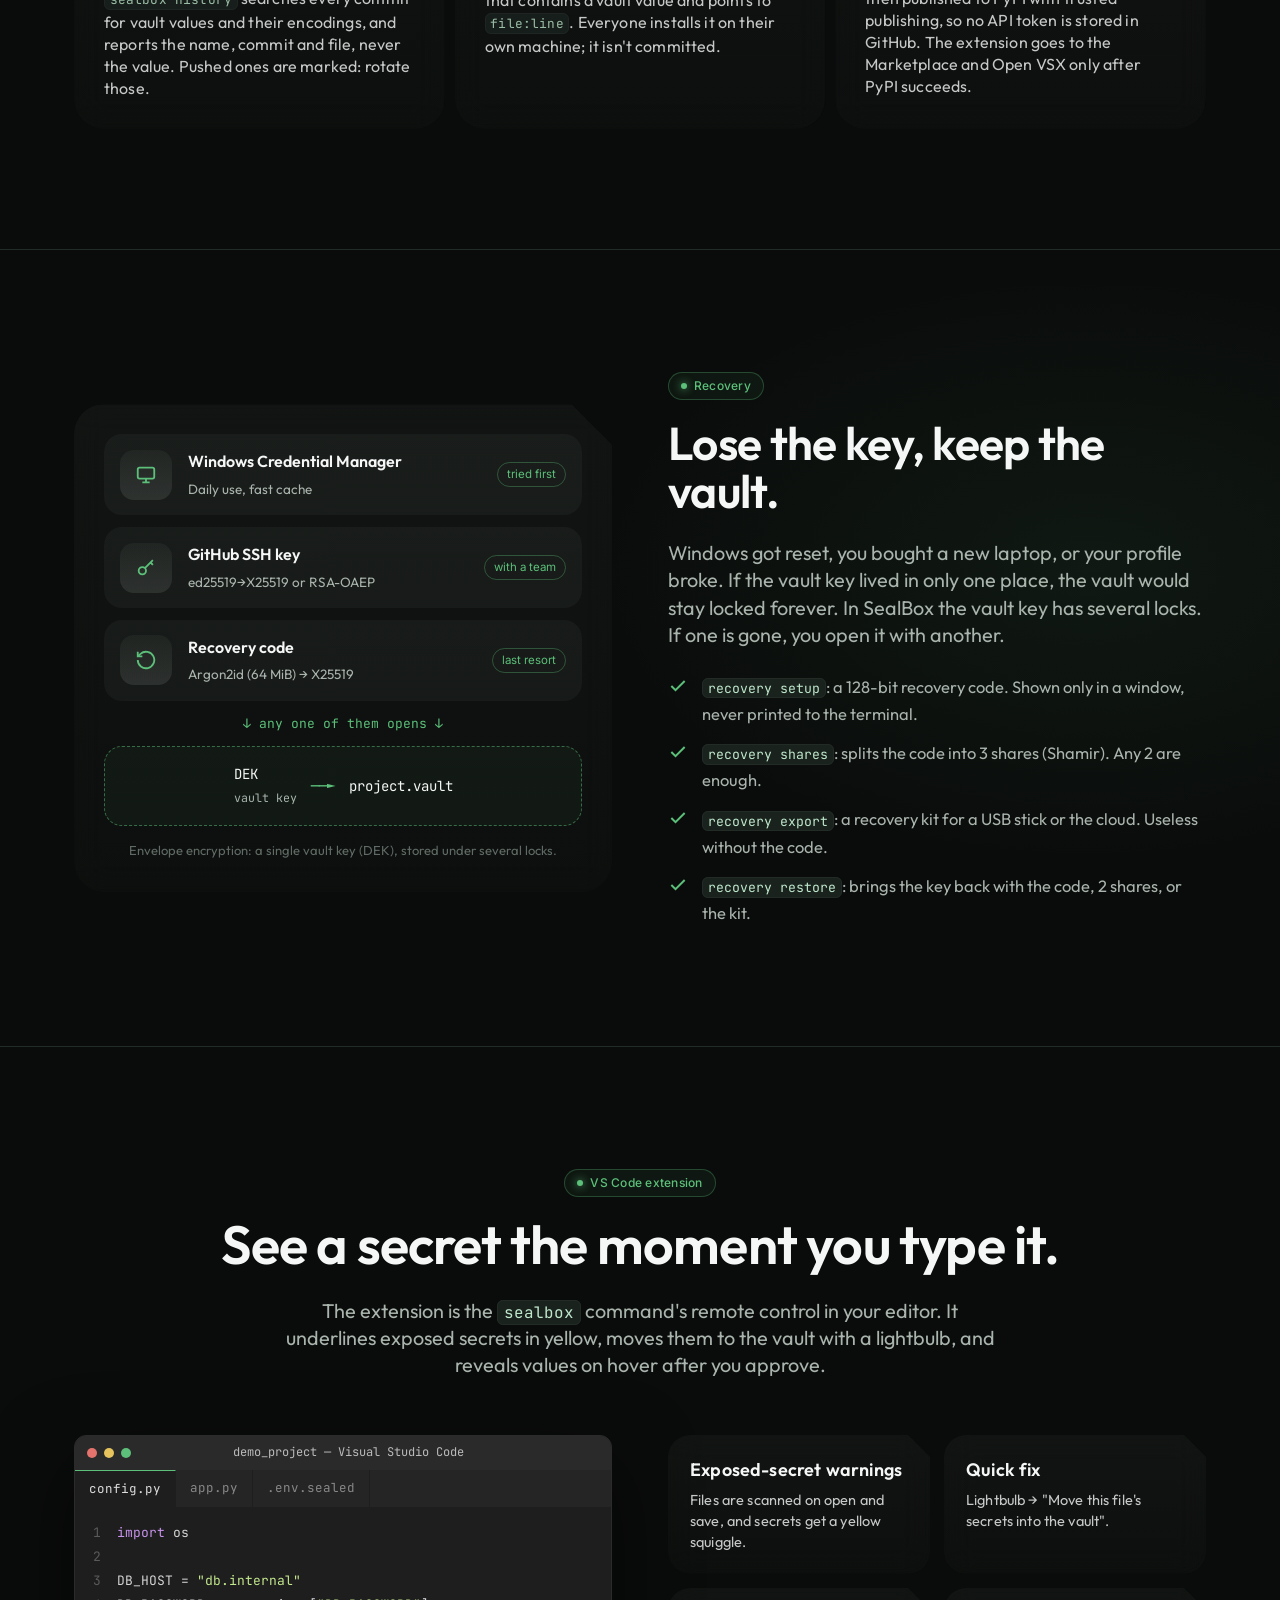
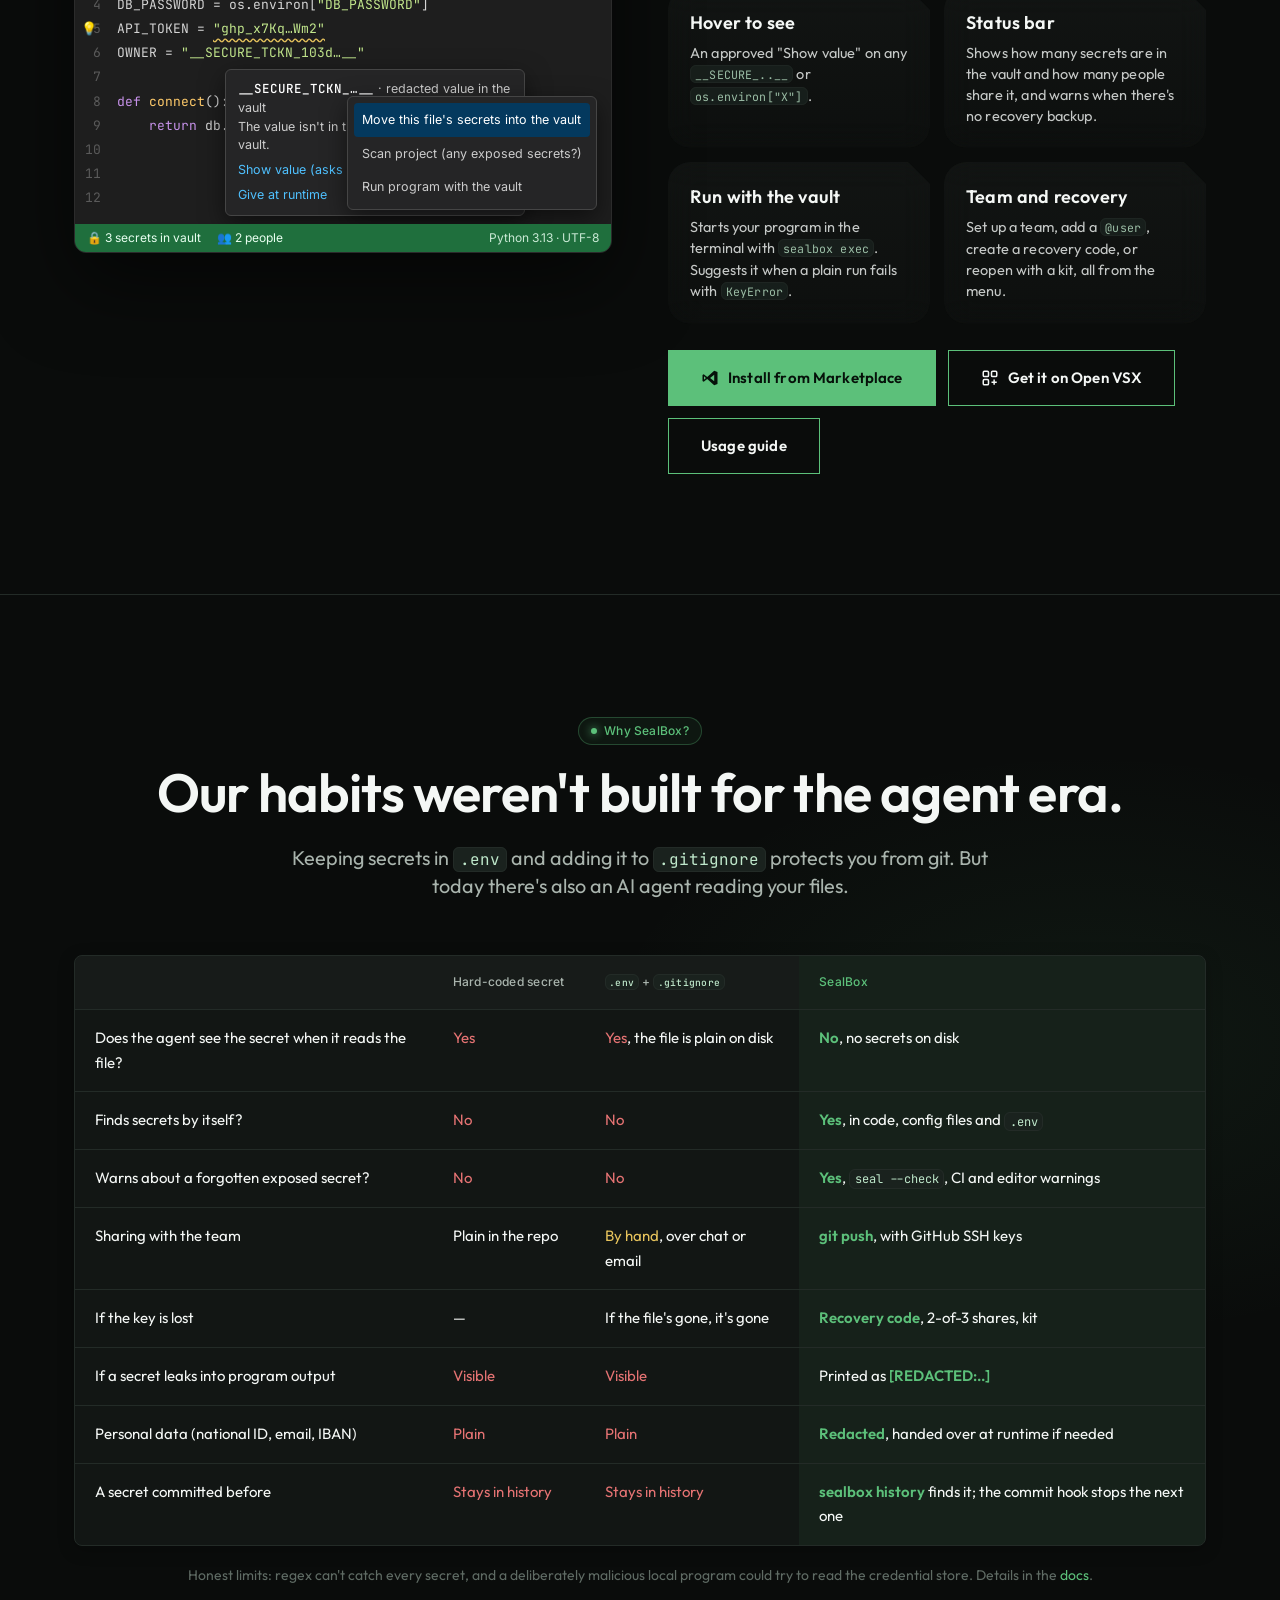
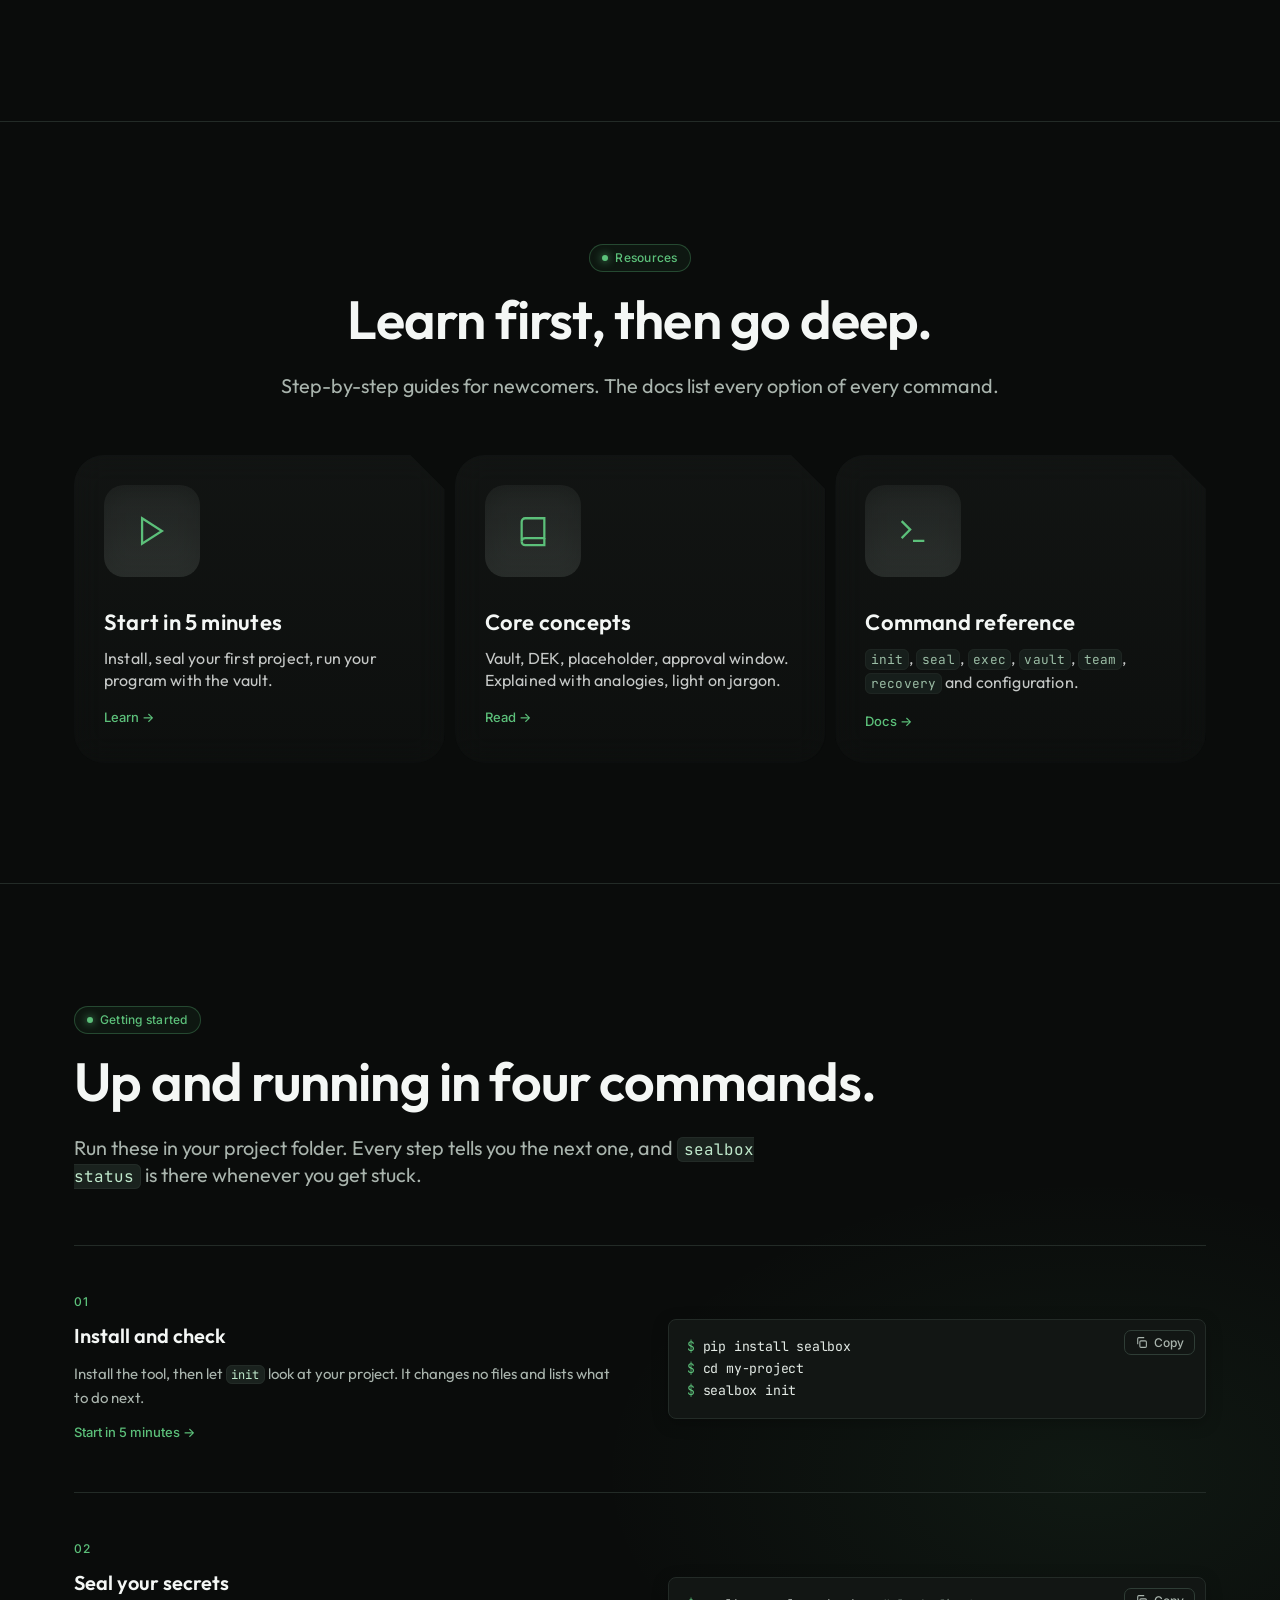
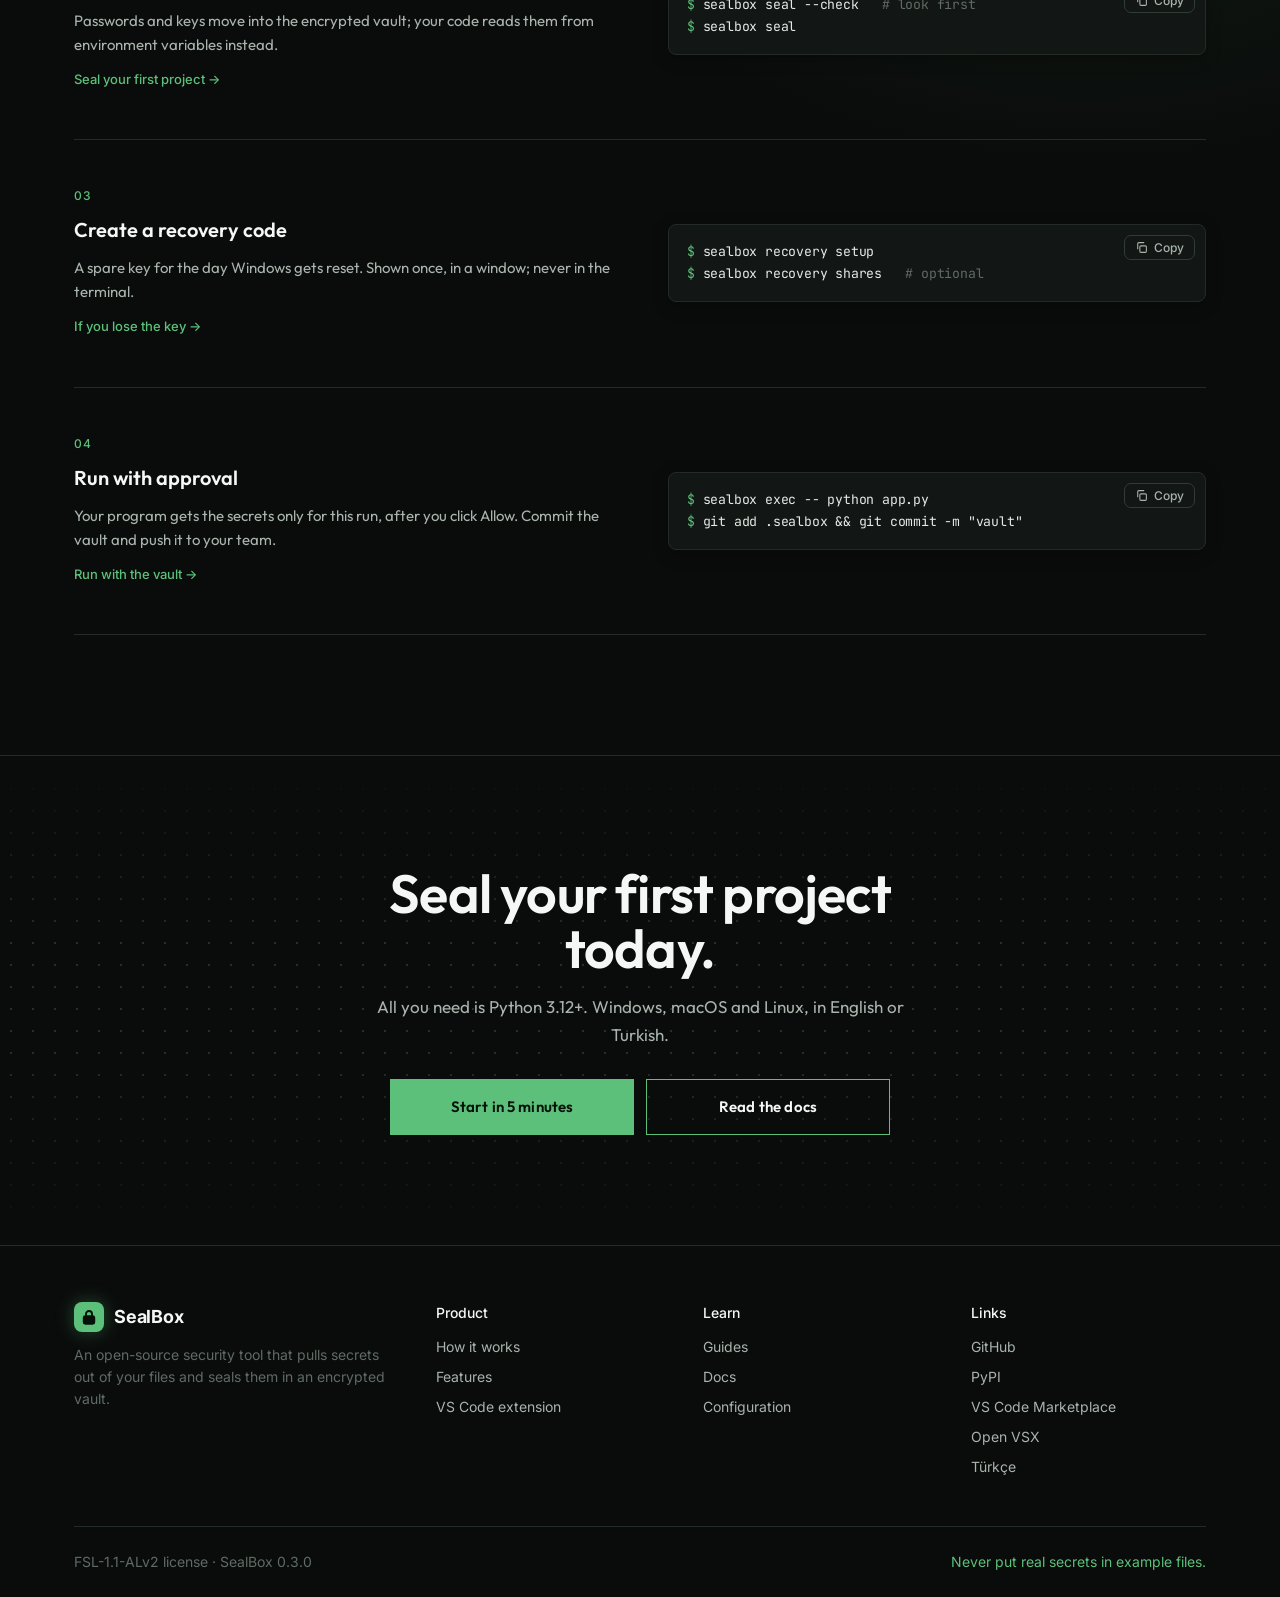
==== commit 9ce76e88: "hero" ====
--- a/index.html
+++ b/index.html
@@ -47,7 +47,7 @@
   <div class="wrap">
     <div class="hero-content">
       <span class="eyebrow"><span class="dot"></span>v0.3.0 · Python · JS/TS · Java</span>
-      <h1>Let your agent read the code, <span class="g">not your secrets</span>.</h1>
+      <h1 class="wordmark"><span class="g">SealBox</span></h1>
       <p class="lead">
         SealBox finds the passwords, API keys and personal data in your project,
         pulls them out of your files and locks them in an encrypted vault. Claude Code, Copilot or Cursor
--- a/assets/style.css
+++ b/assets/style.css
@@ -709,3 +709,11 @@
 .nf-cards .card p { font-size: 15px; }
 footer.site .wrap:has(> .bottom:only-child) { display: block; }
 @media (max-width: 720px) { .nf-links { display: none; } }
+
+/* Hero: tek kelimelik büyük logo yazısı, hero metin sütununu tam doldurur */
+.hero h1.wordmark {
+  font-size: clamp(72px, 11.2vw, 156px); line-height: 0.92; letter-spacing: -0.045em;
+  margin: 0 0 22px -0.04em; white-space: nowrap;
+  text-shadow: 0 0 60px rgba(92,192,122,0.25), 0 2px 24px rgba(0,0,0,0.7);
+}
+@media (max-width: 720px) { .hero h1.wordmark { font-size: clamp(56px, 19vw, 96px); } }
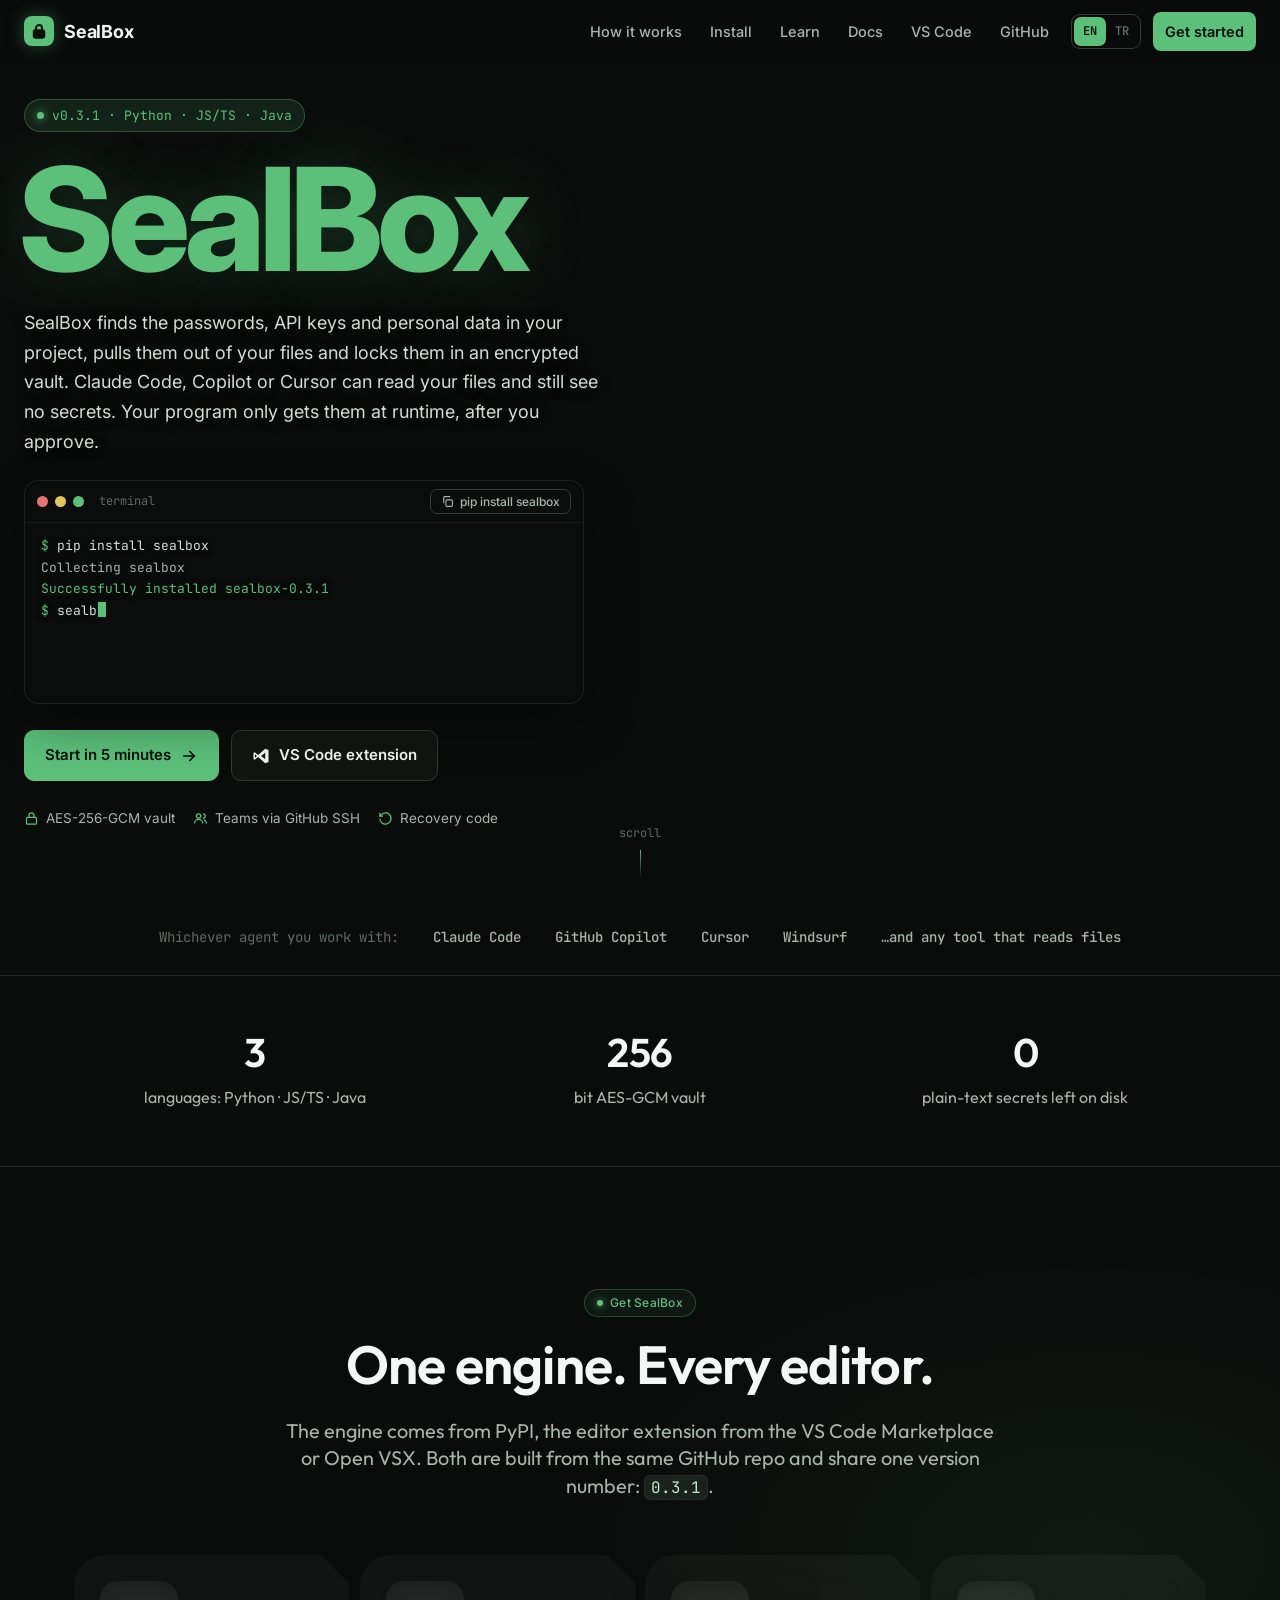
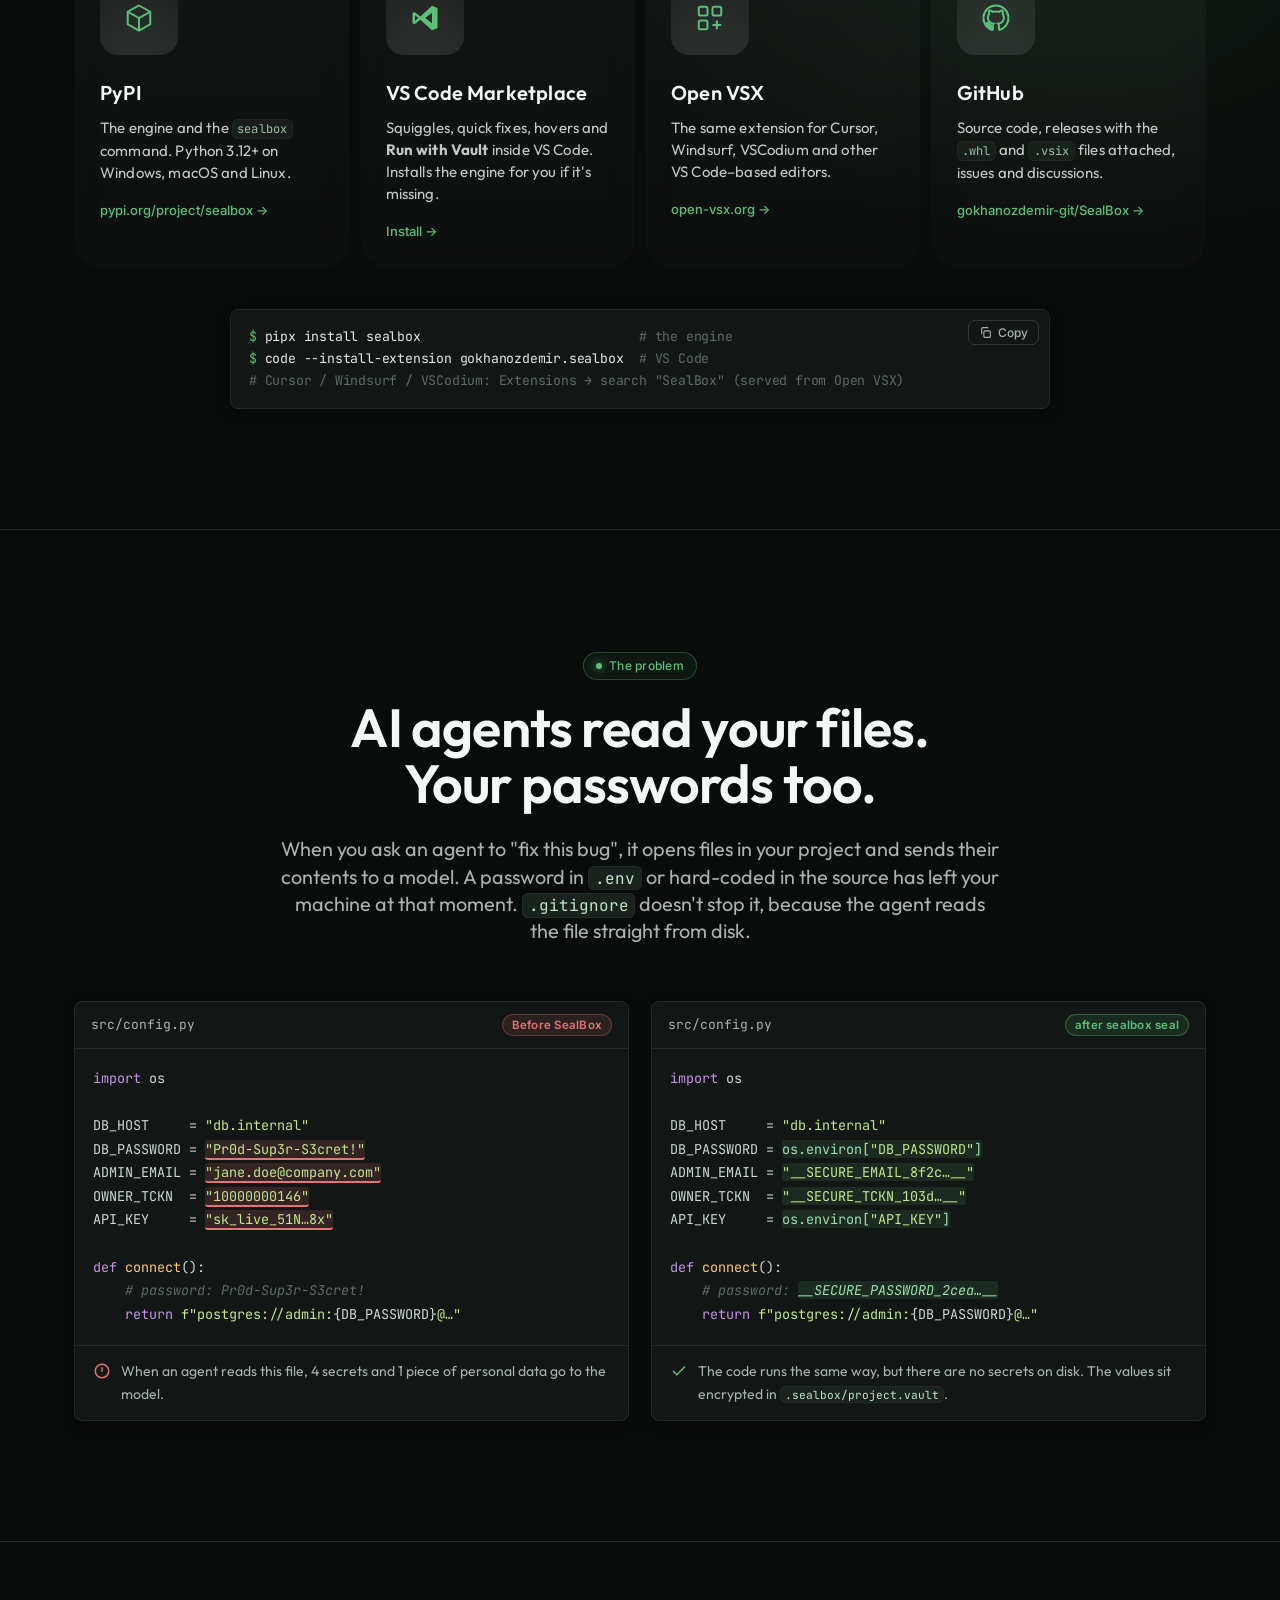
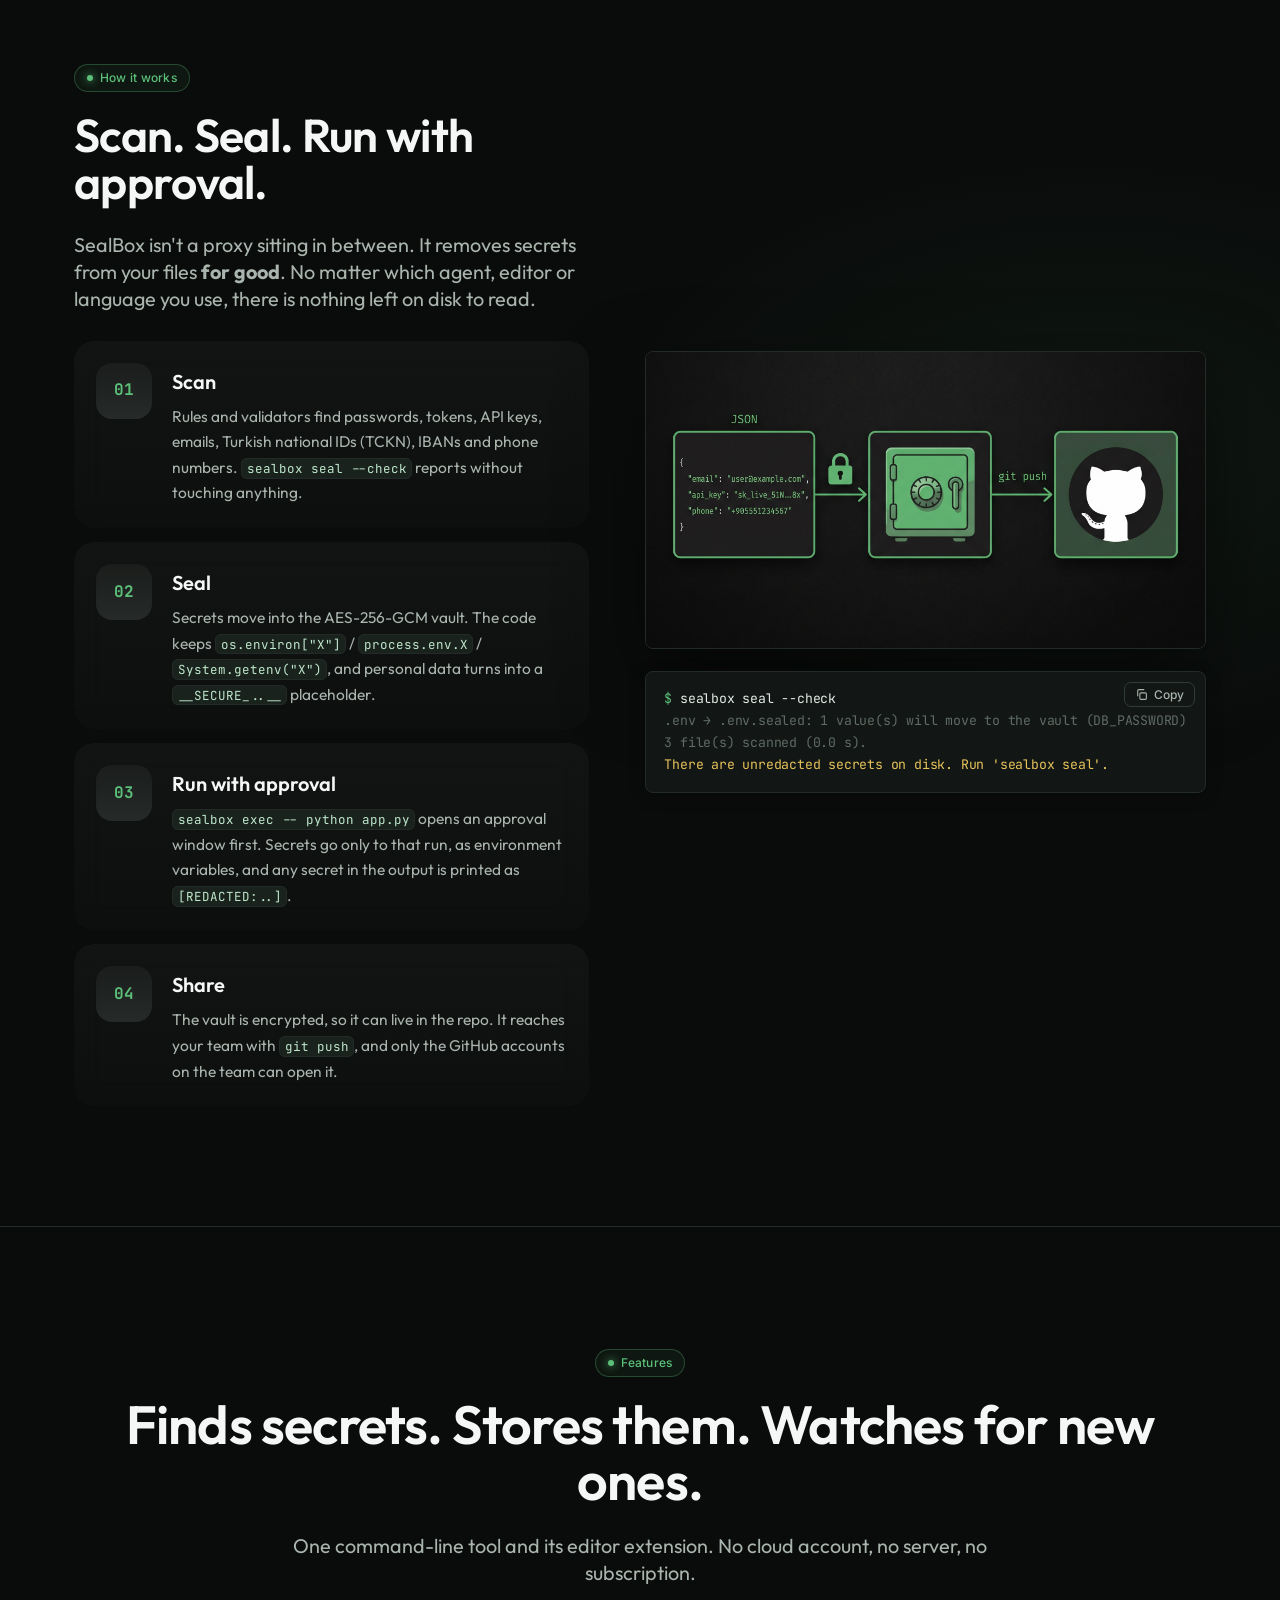
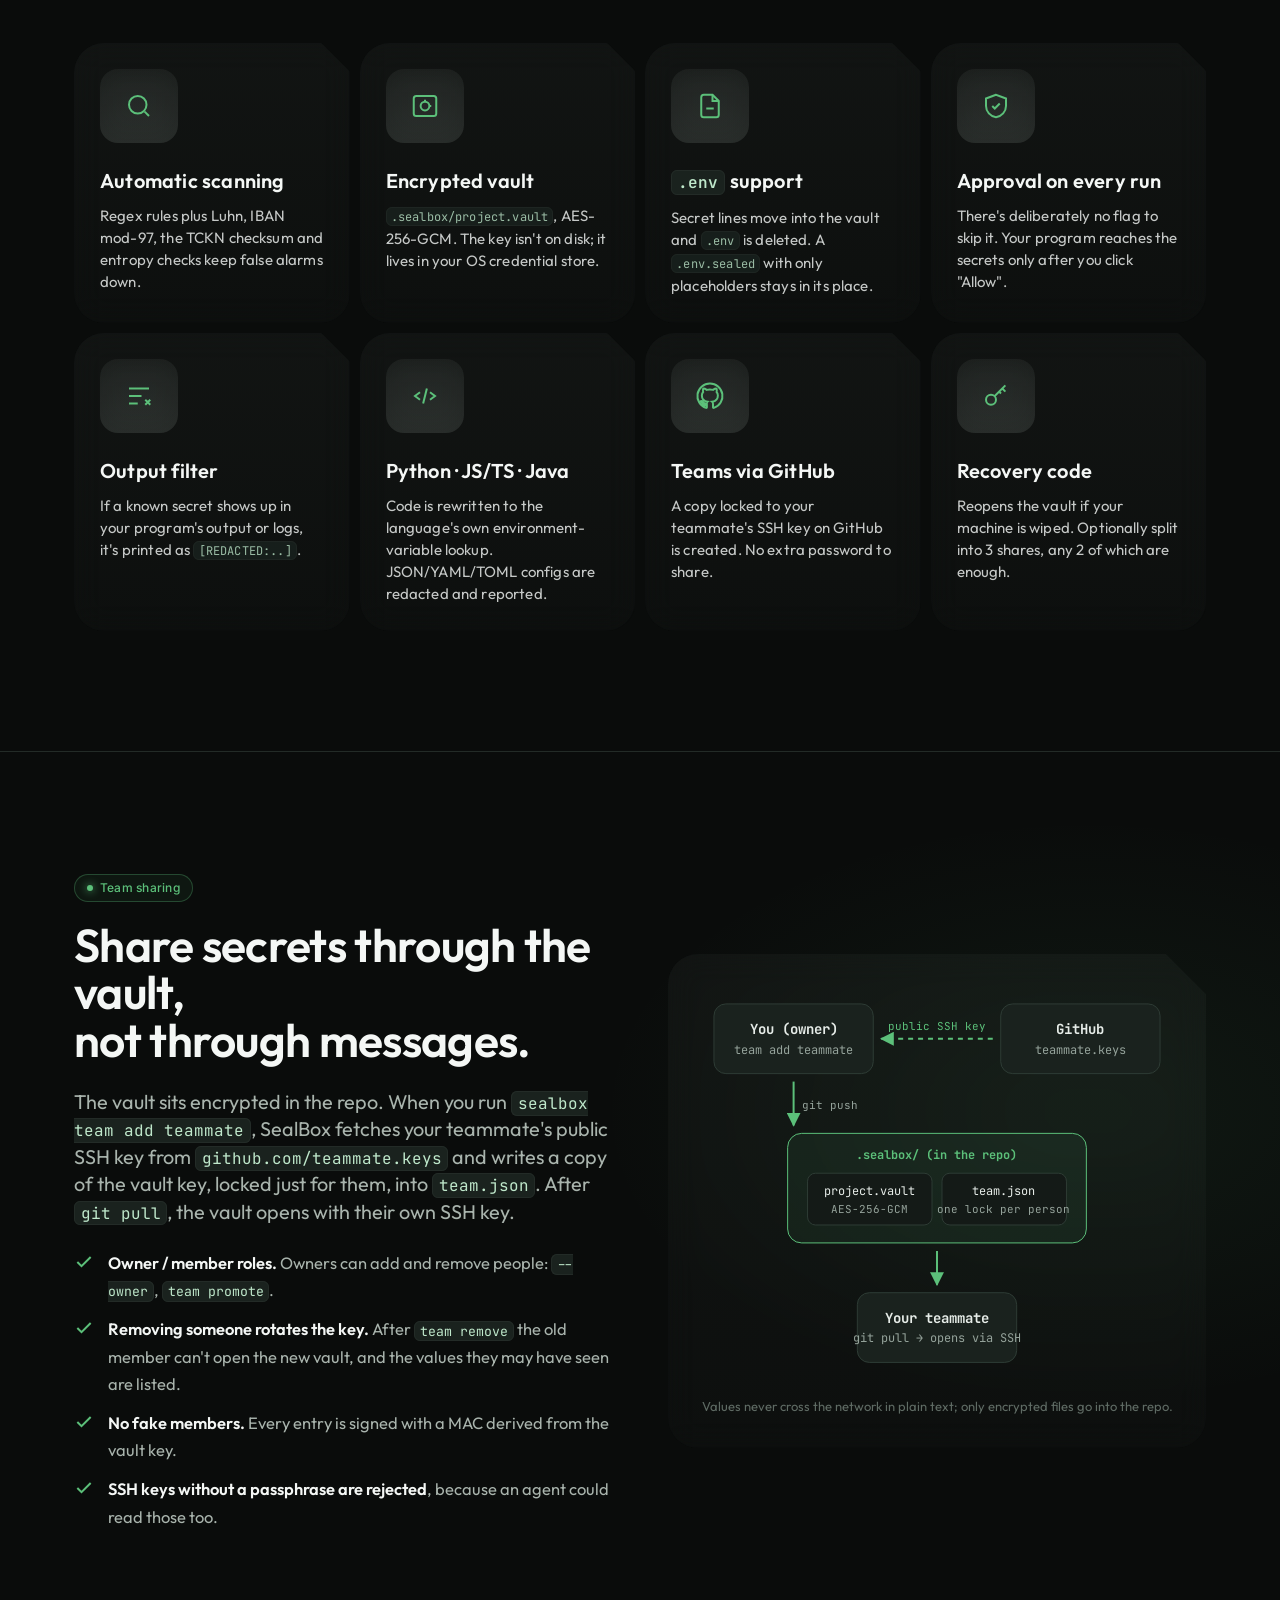
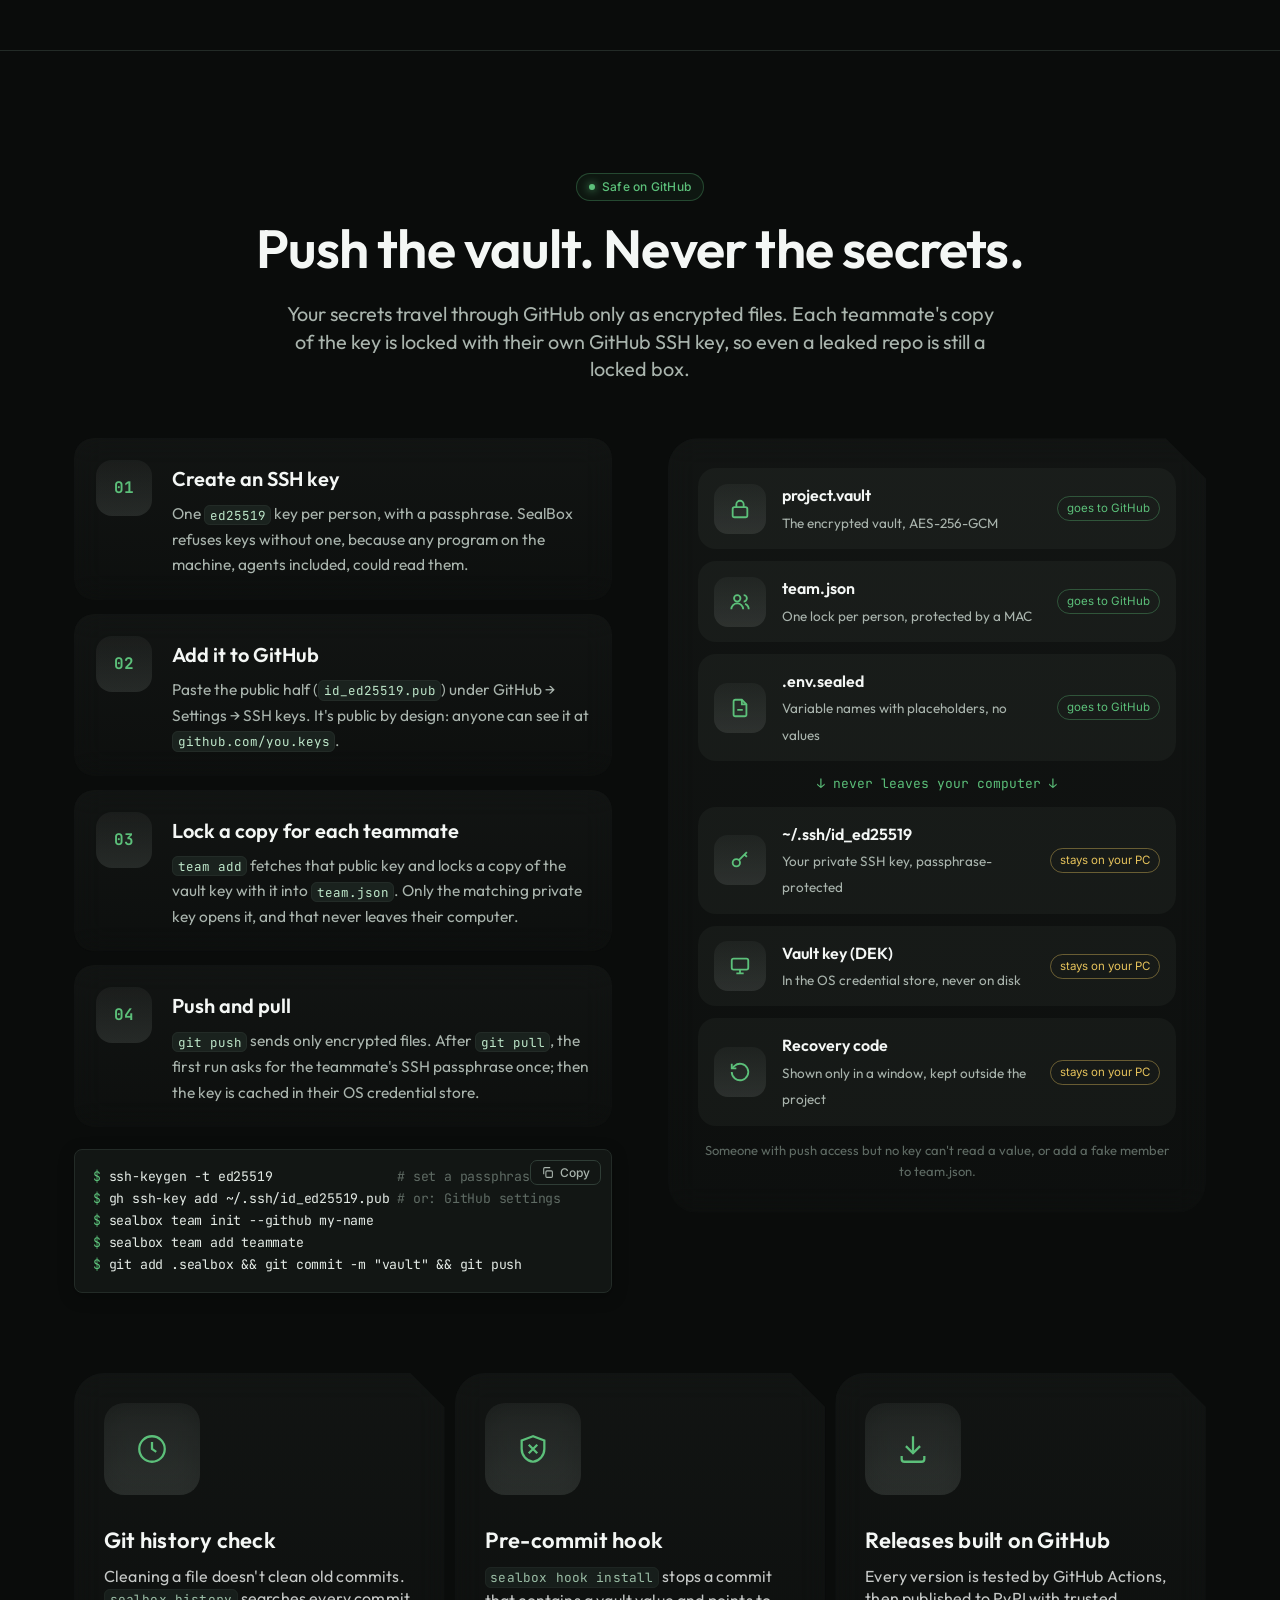
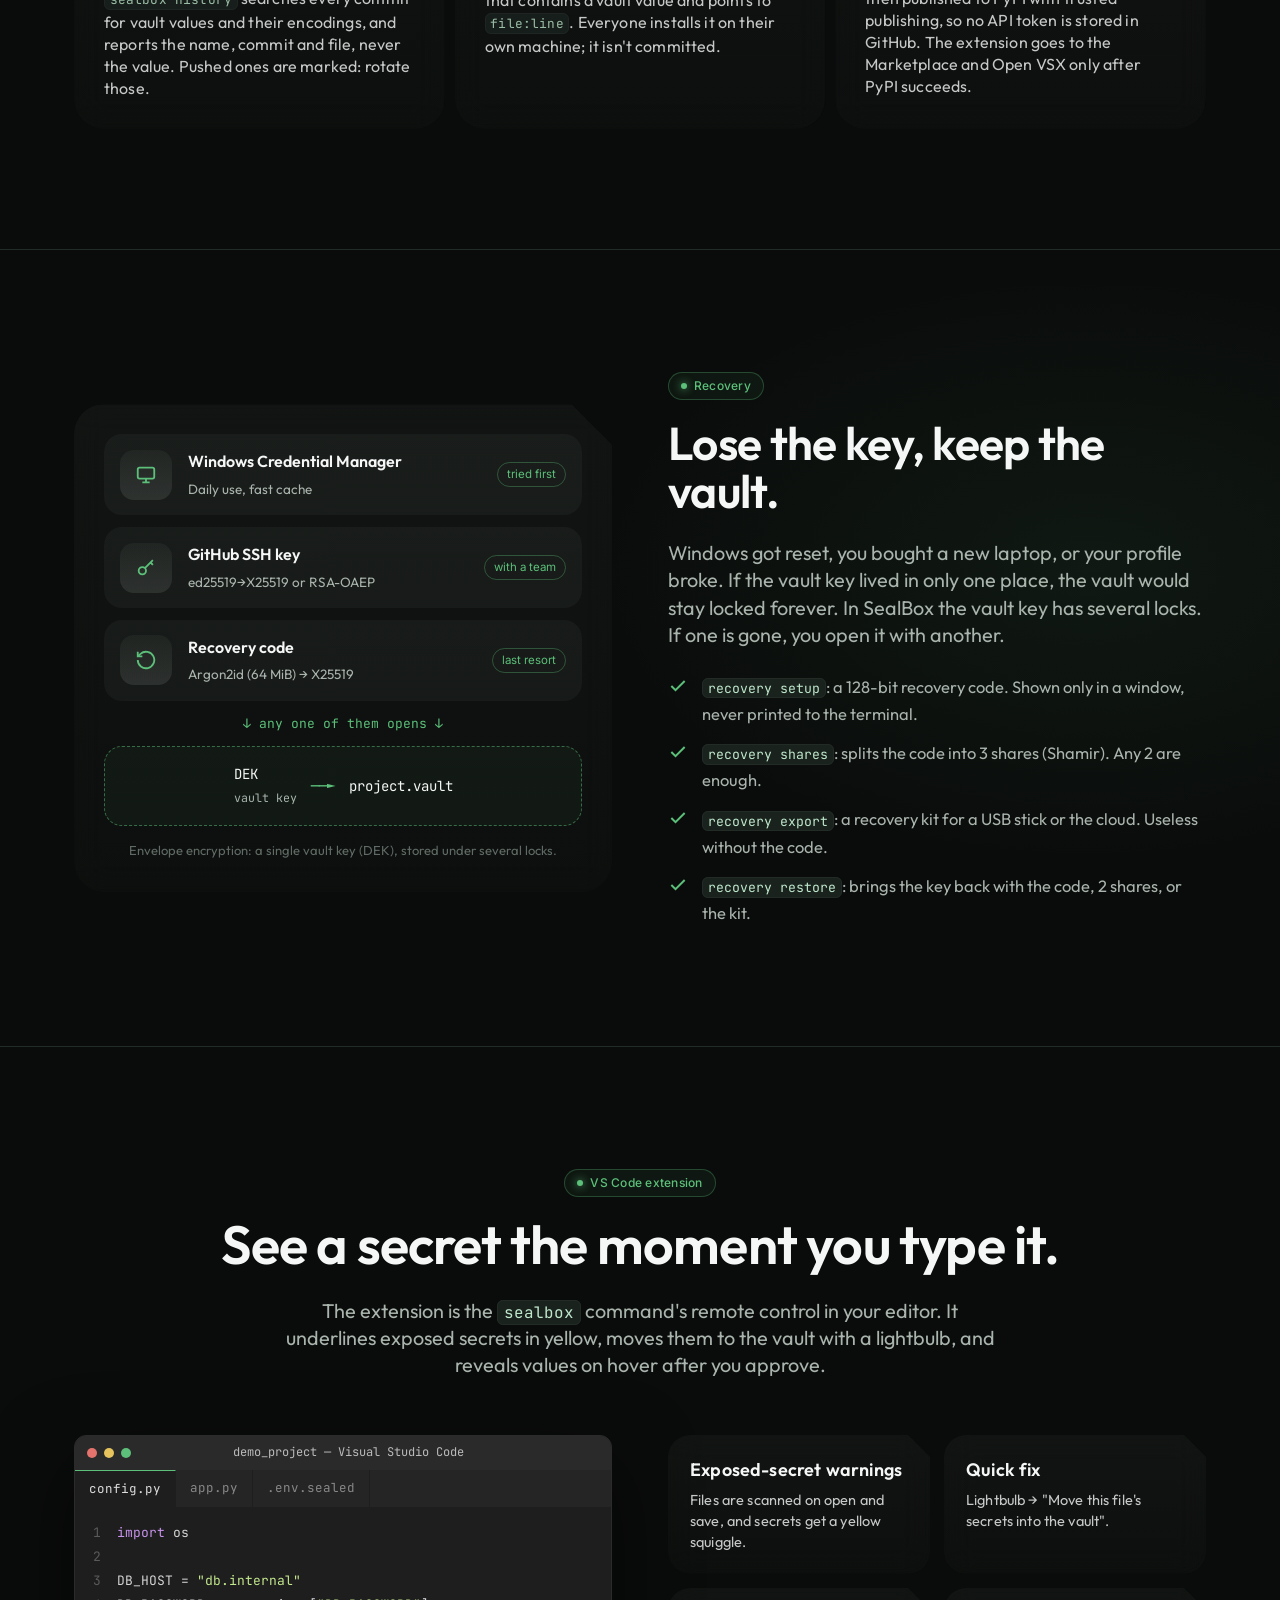
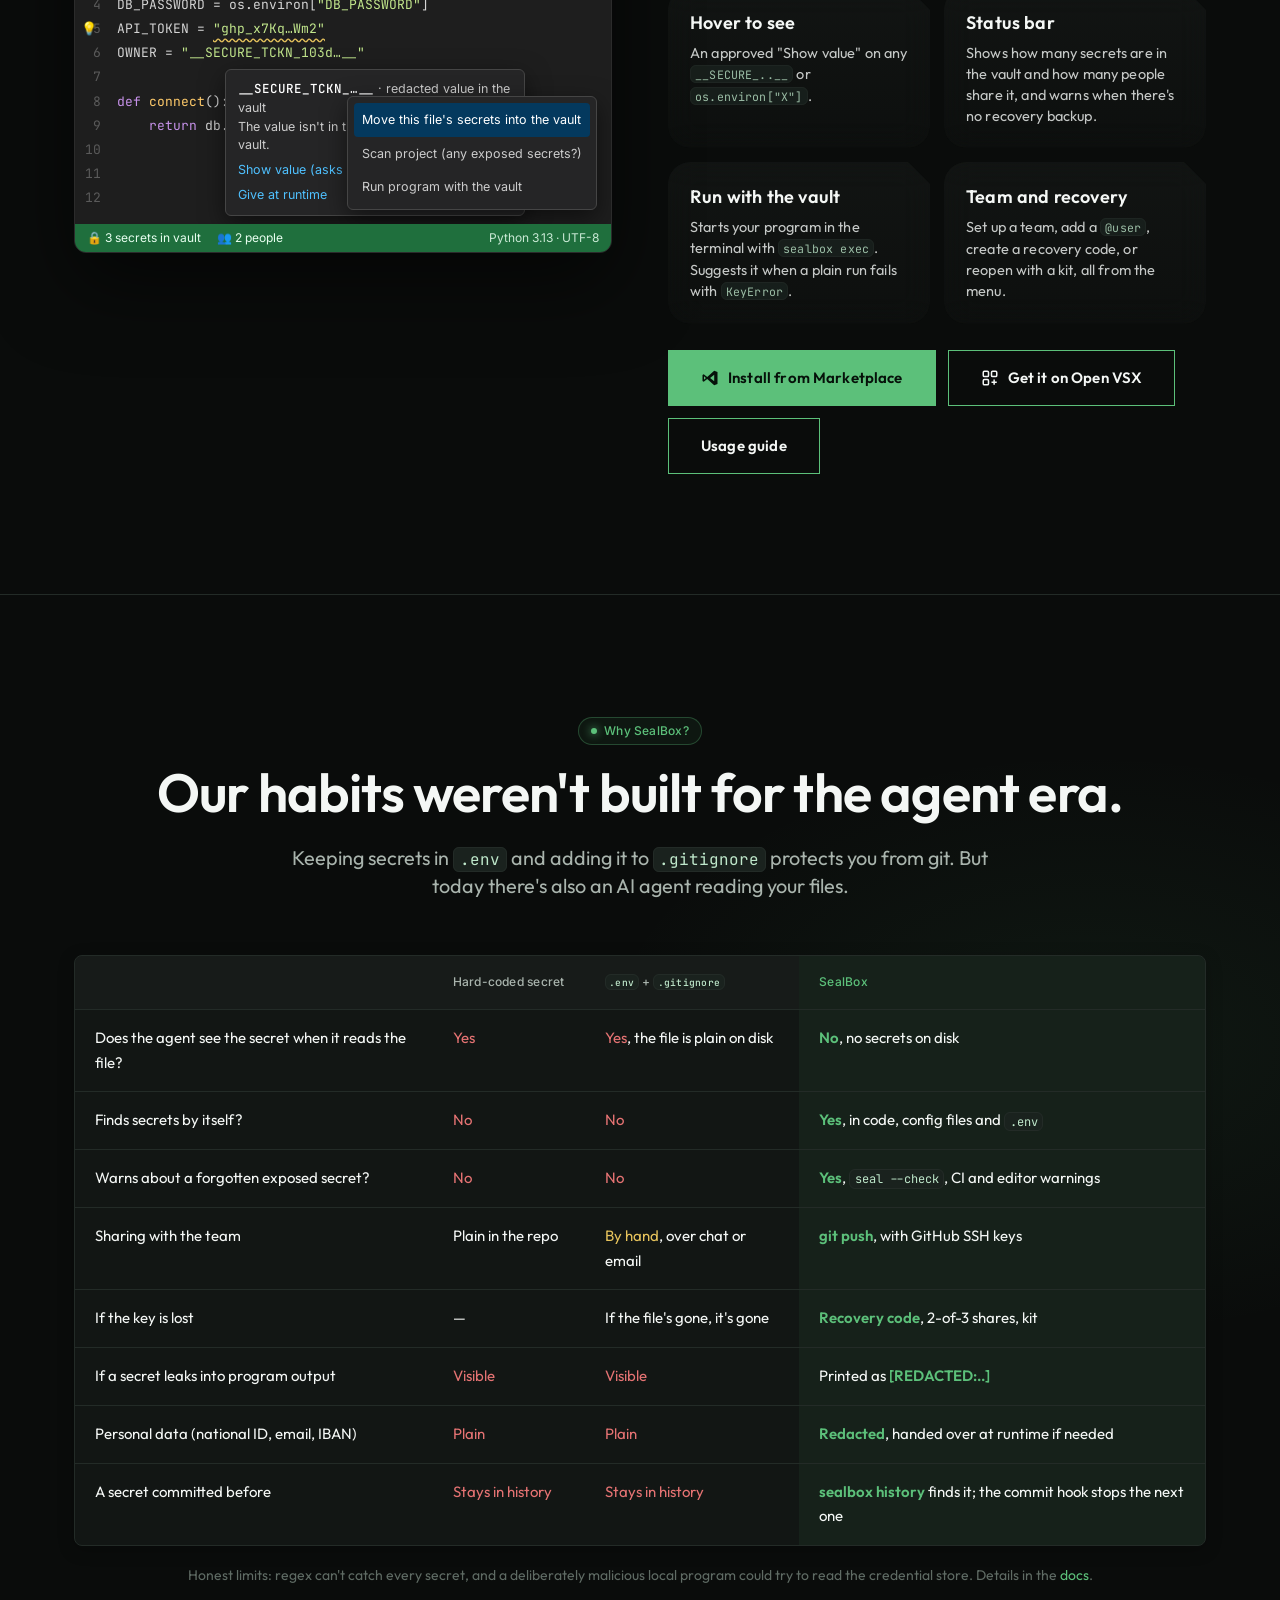
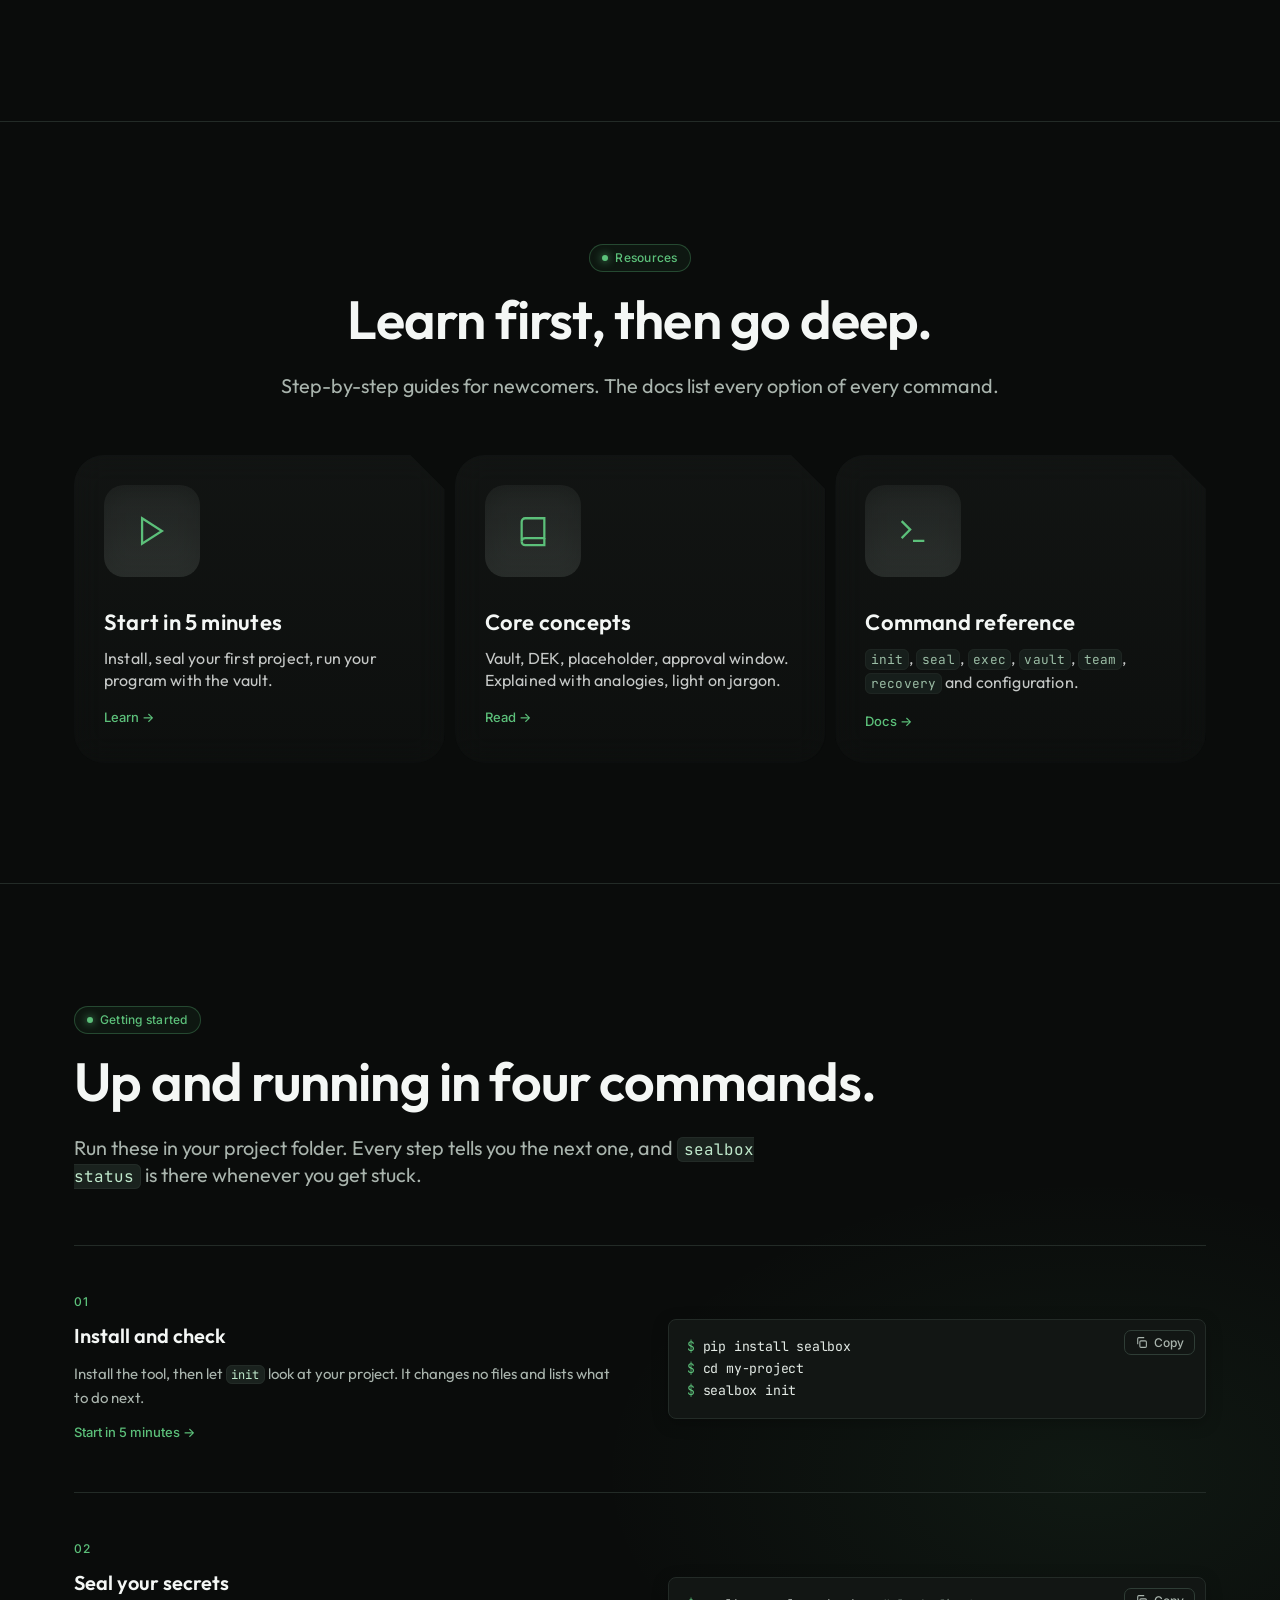
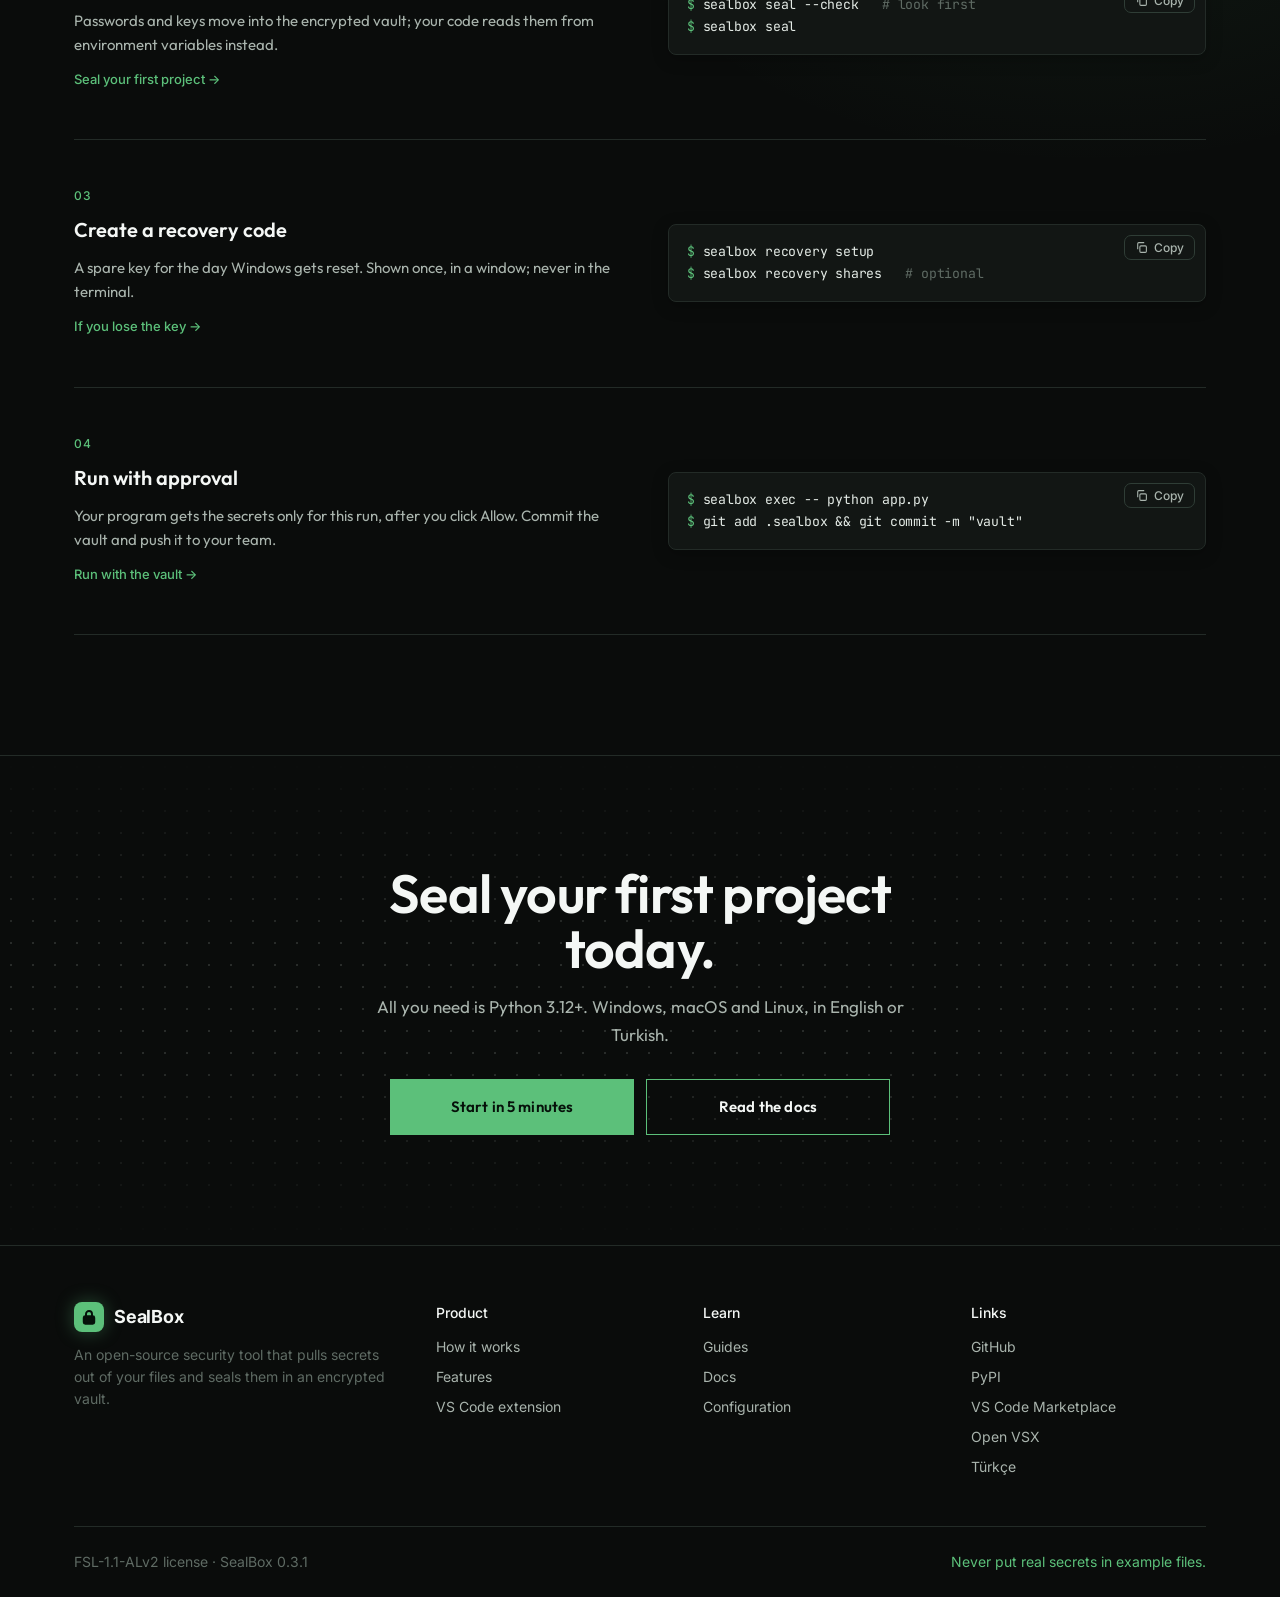
==== commit 04dc9b72: "version" ====
--- a/index.html
+++ b/index.html
@@ -46,7 +46,7 @@
   </video>
   <div class="wrap">
     <div class="hero-content">
-      <span class="eyebrow"><span class="dot"></span>v0.3.0 · Python · JS/TS · Java</span>
+      <span class="eyebrow"><span class="dot"></span>v0.3.1 · Python · JS/TS · Java</span>
       <h1 class="wordmark"><span class="g">SealBox</span></h1>
       <p class="lead">
         SealBox finds the passwords, API keys and personal data in your project,
@@ -102,7 +102,7 @@
     <div class="center reveal">
       <p class="kicker">Get SealBox</p>
       <h2 class="title">One engine. Every editor.</h2>
-      <p class="sub">The engine comes from PyPI, the editor extension from the VS Code Marketplace or Open VSX. Both are built from the same GitHub repo and share one version number: <code>0.3.0</code>.</p>
+      <p class="sub">The engine comes from PyPI, the editor extension from the VS Code Marketplace or Open VSX. Both are built from the same GitHub repo and share one version number: <code>0.3.1</code>.</p>
     </div>
     <div class="grid g4">
       <a class="card reveal" href="https://pypi.org/project/sealbox/" target="_blank" rel="noopener">
@@ -728,7 +728,7 @@
         <li><a class="lang" href="tr/index.html" hreflang="tr" lang="tr">Türkçe</a></li>
       </ul>
     </div>
-    <div class="bottom"><span>FSL-1.1-ALv2 license · SealBox 0.3.0</span><span>Never put real secrets in example files.</span></div>
+    <div class="bottom"><span>FSL-1.1-ALv2 license · SealBox 0.3.1</span><span>Never put real secrets in example files.</span></div>
   </div>
 </footer>
 
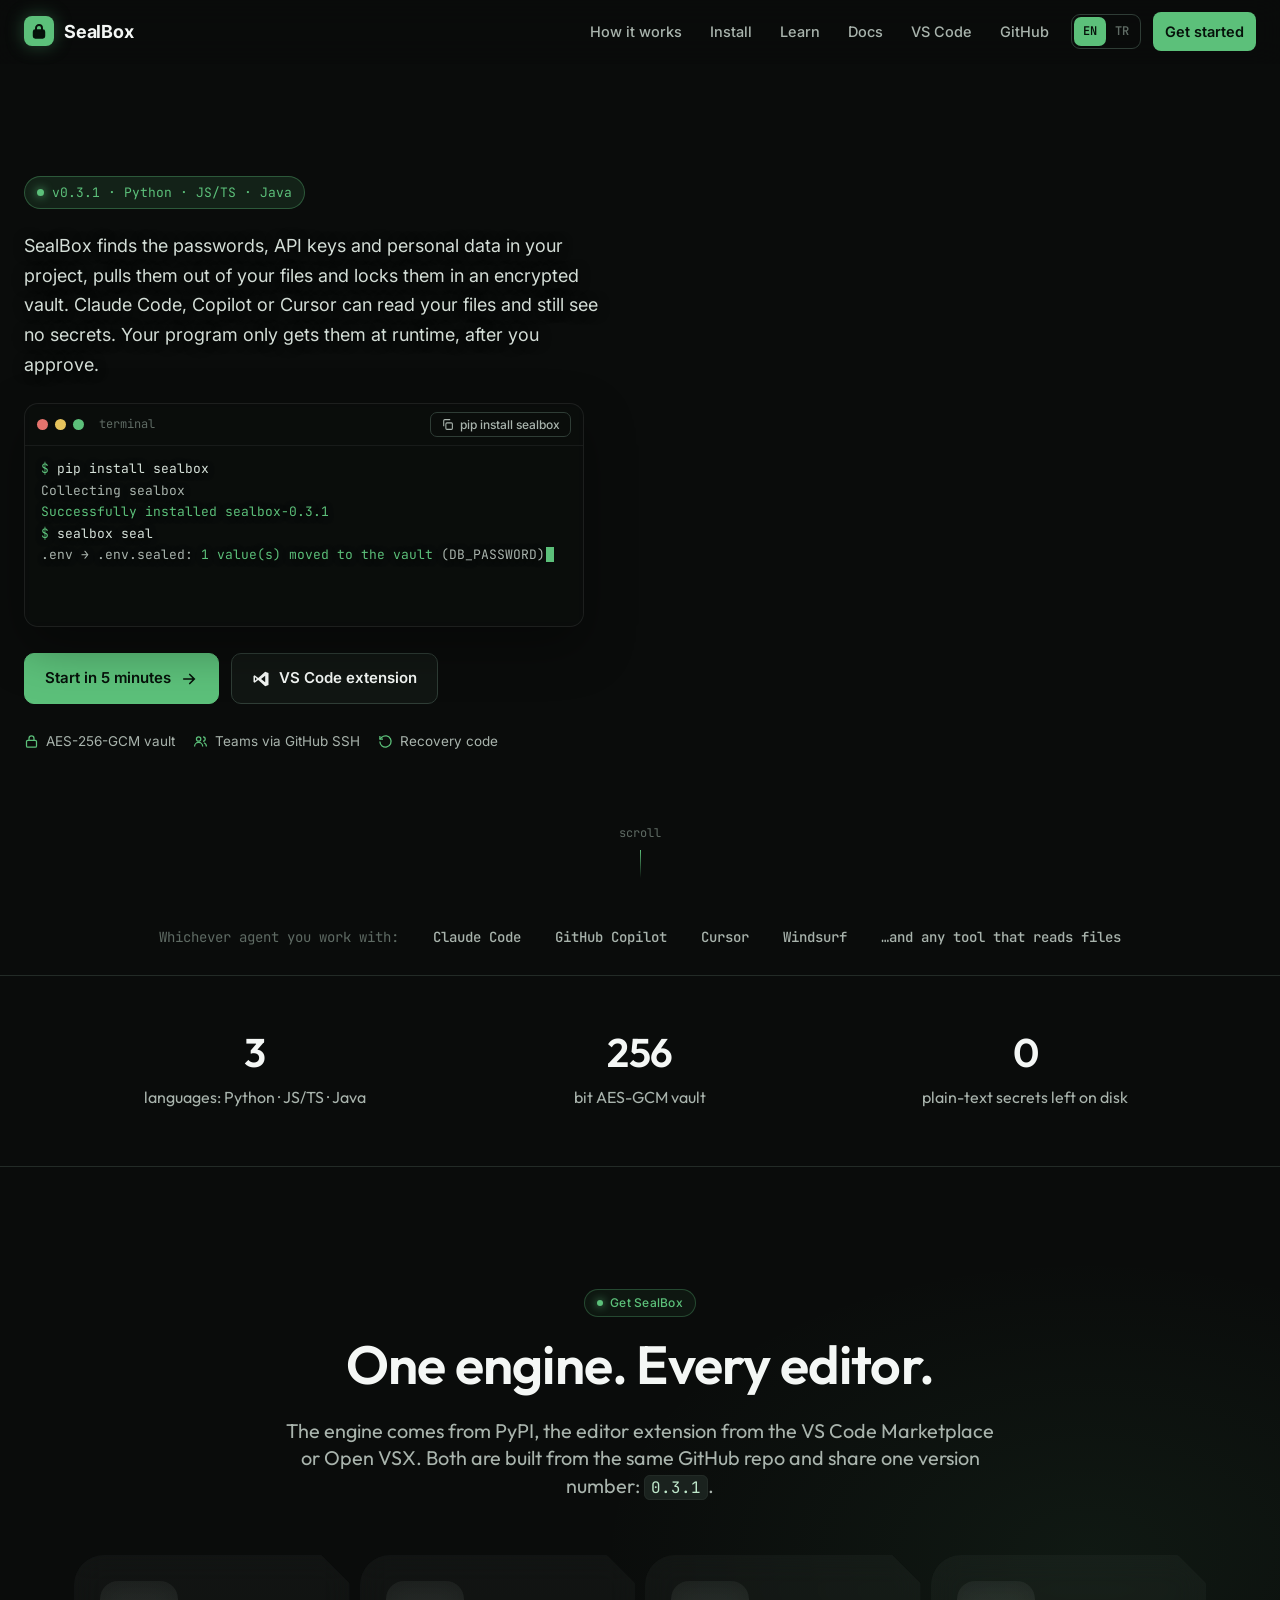
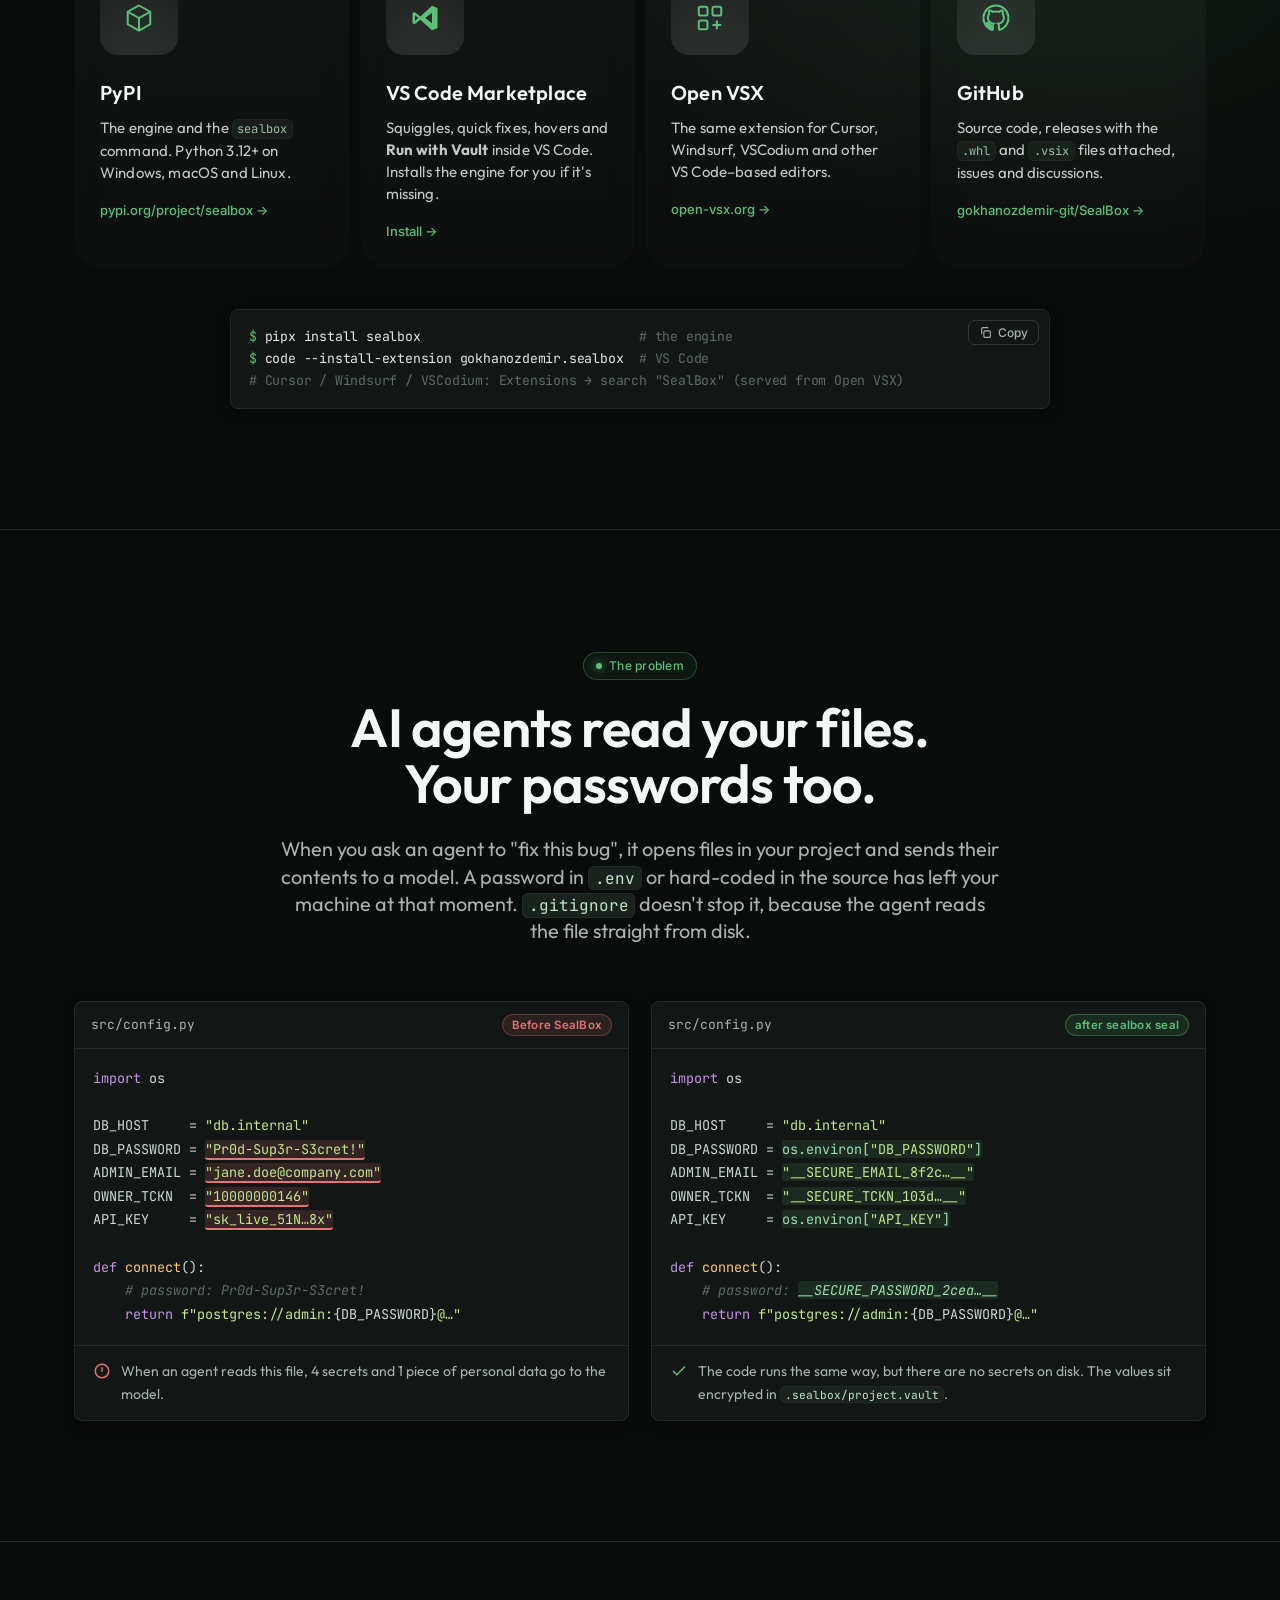
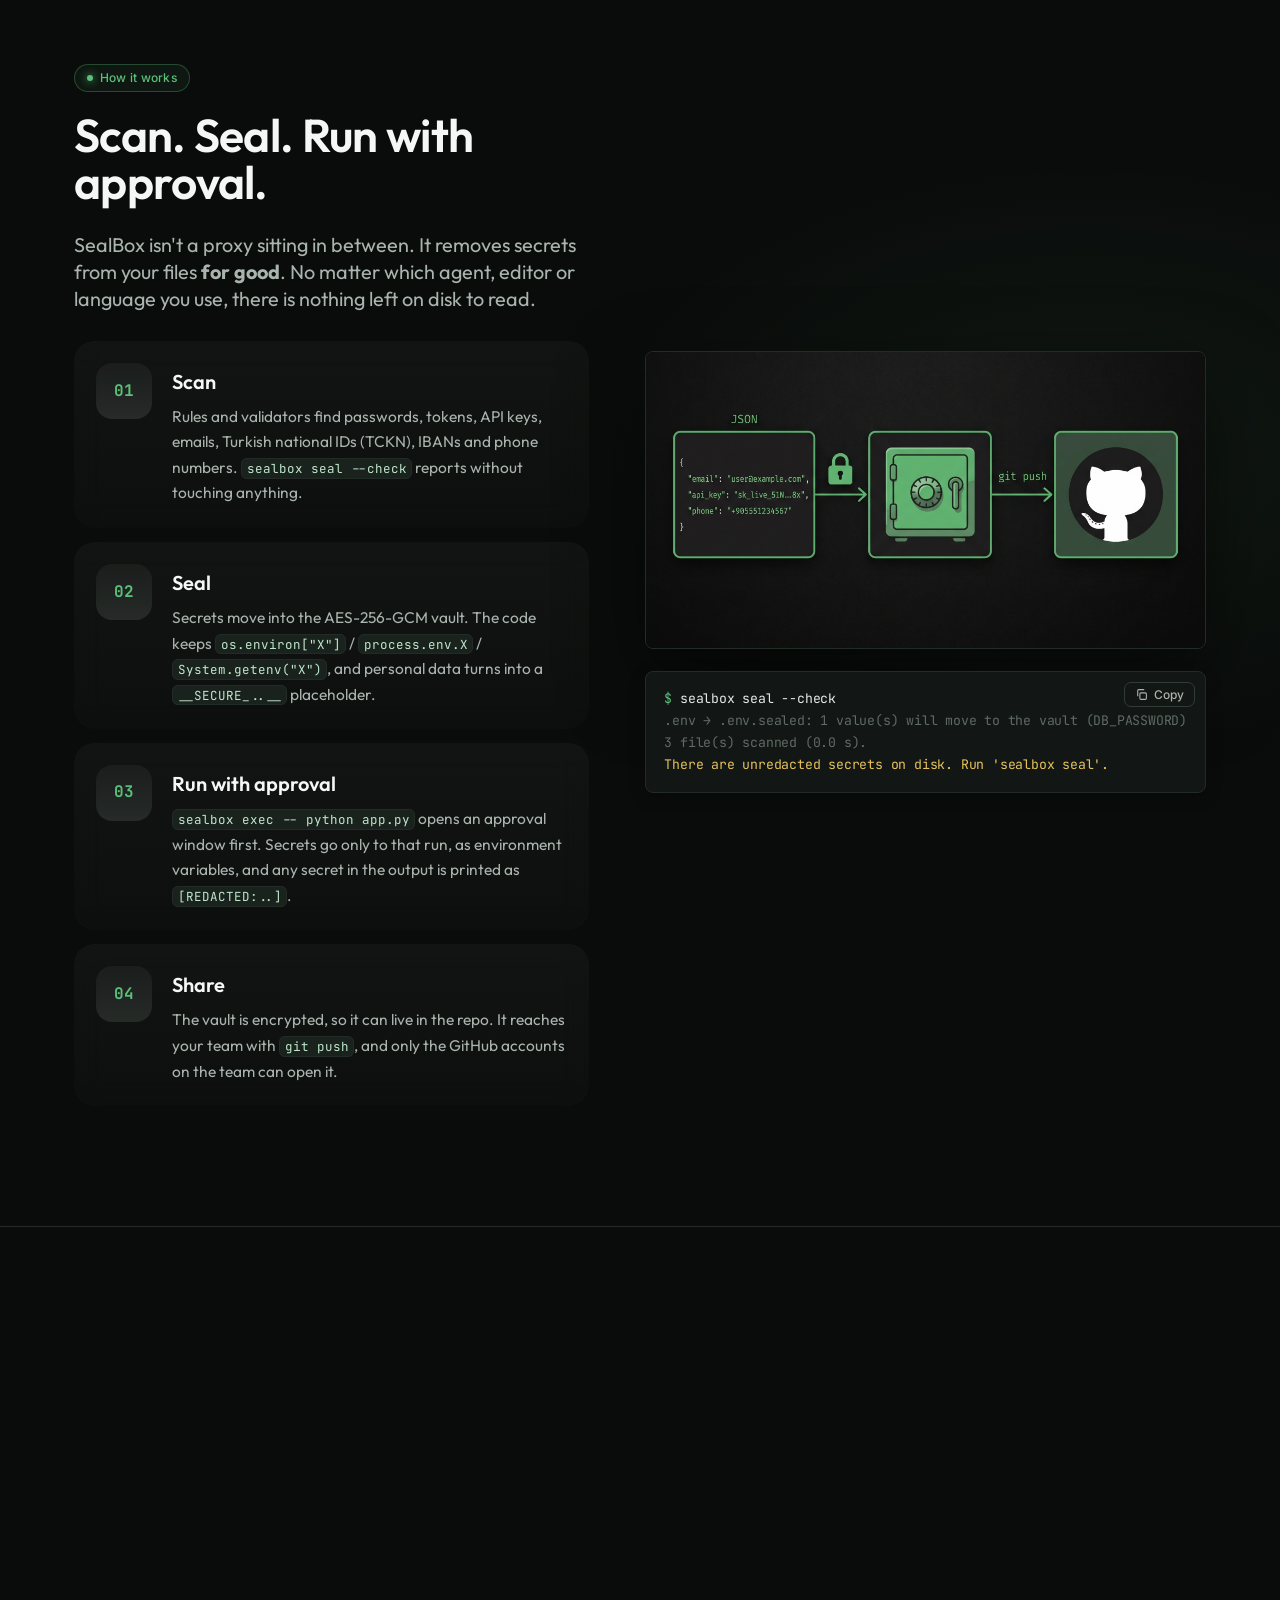
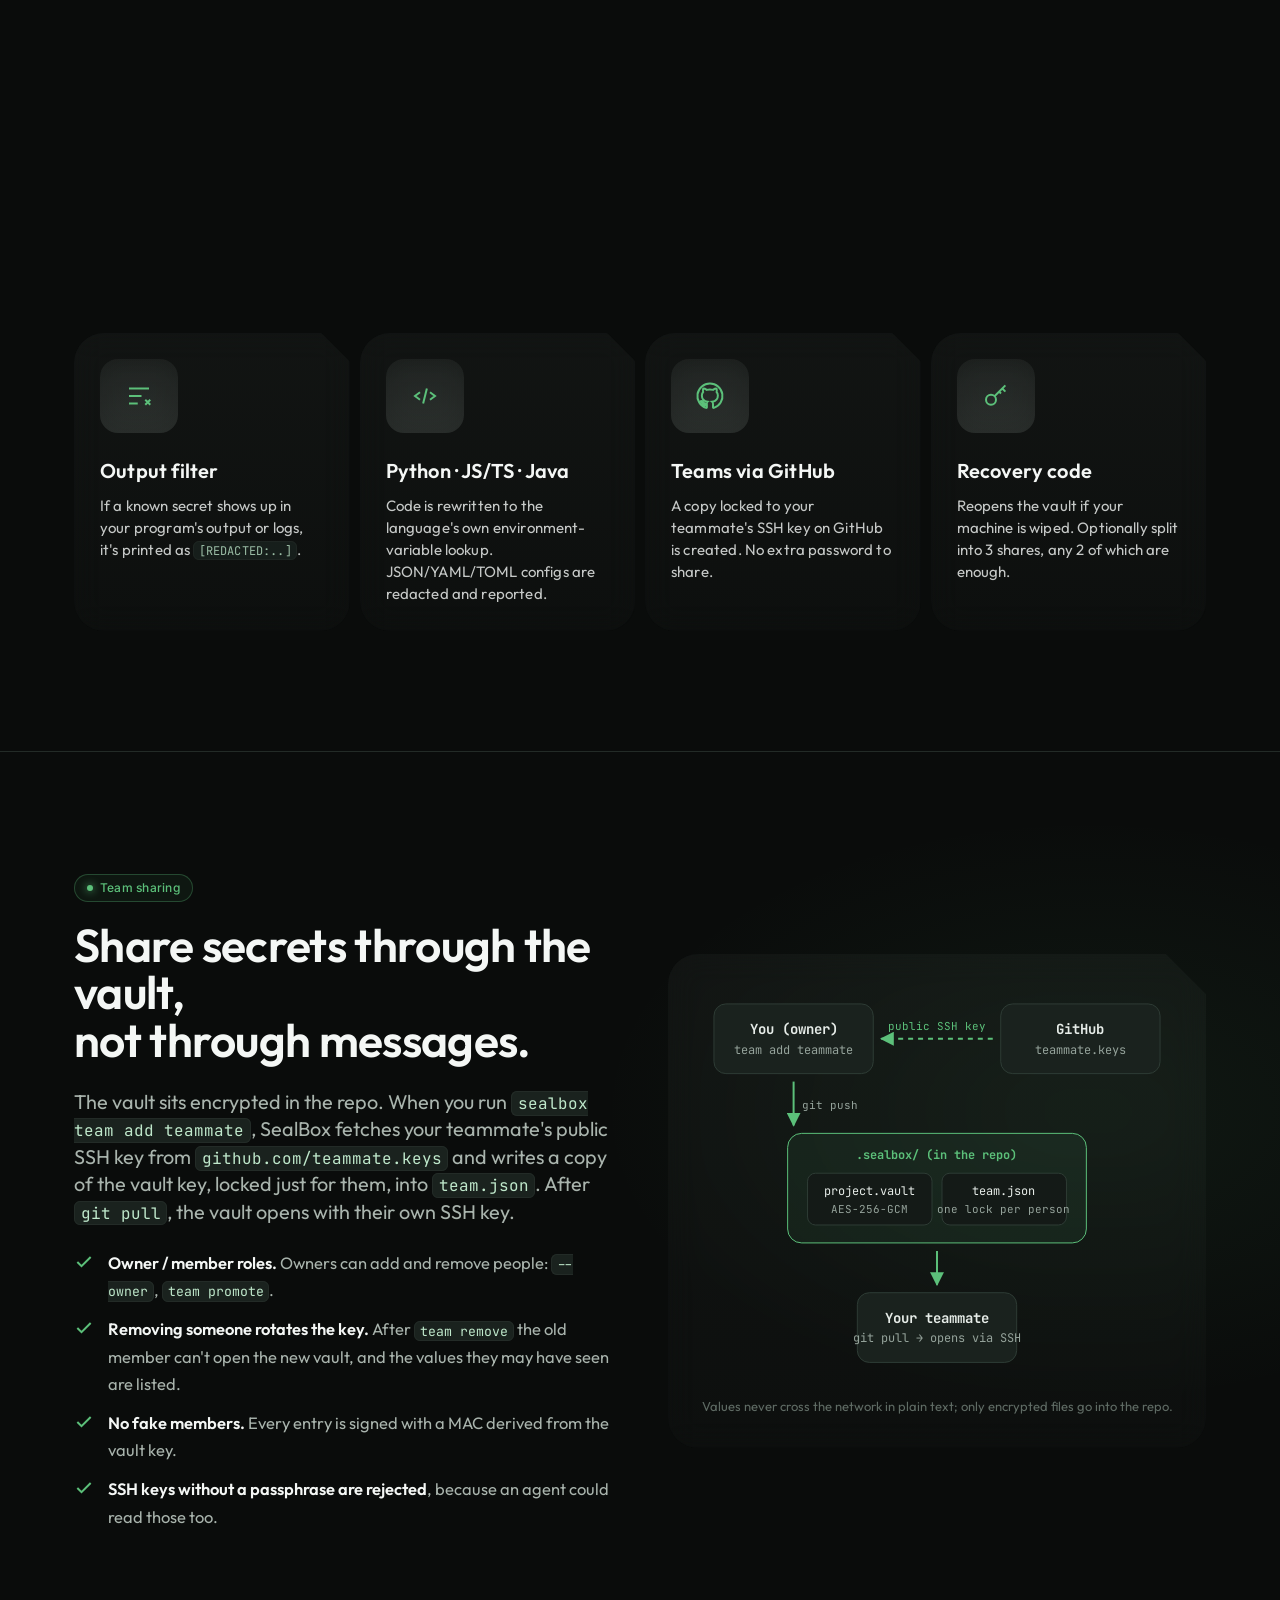
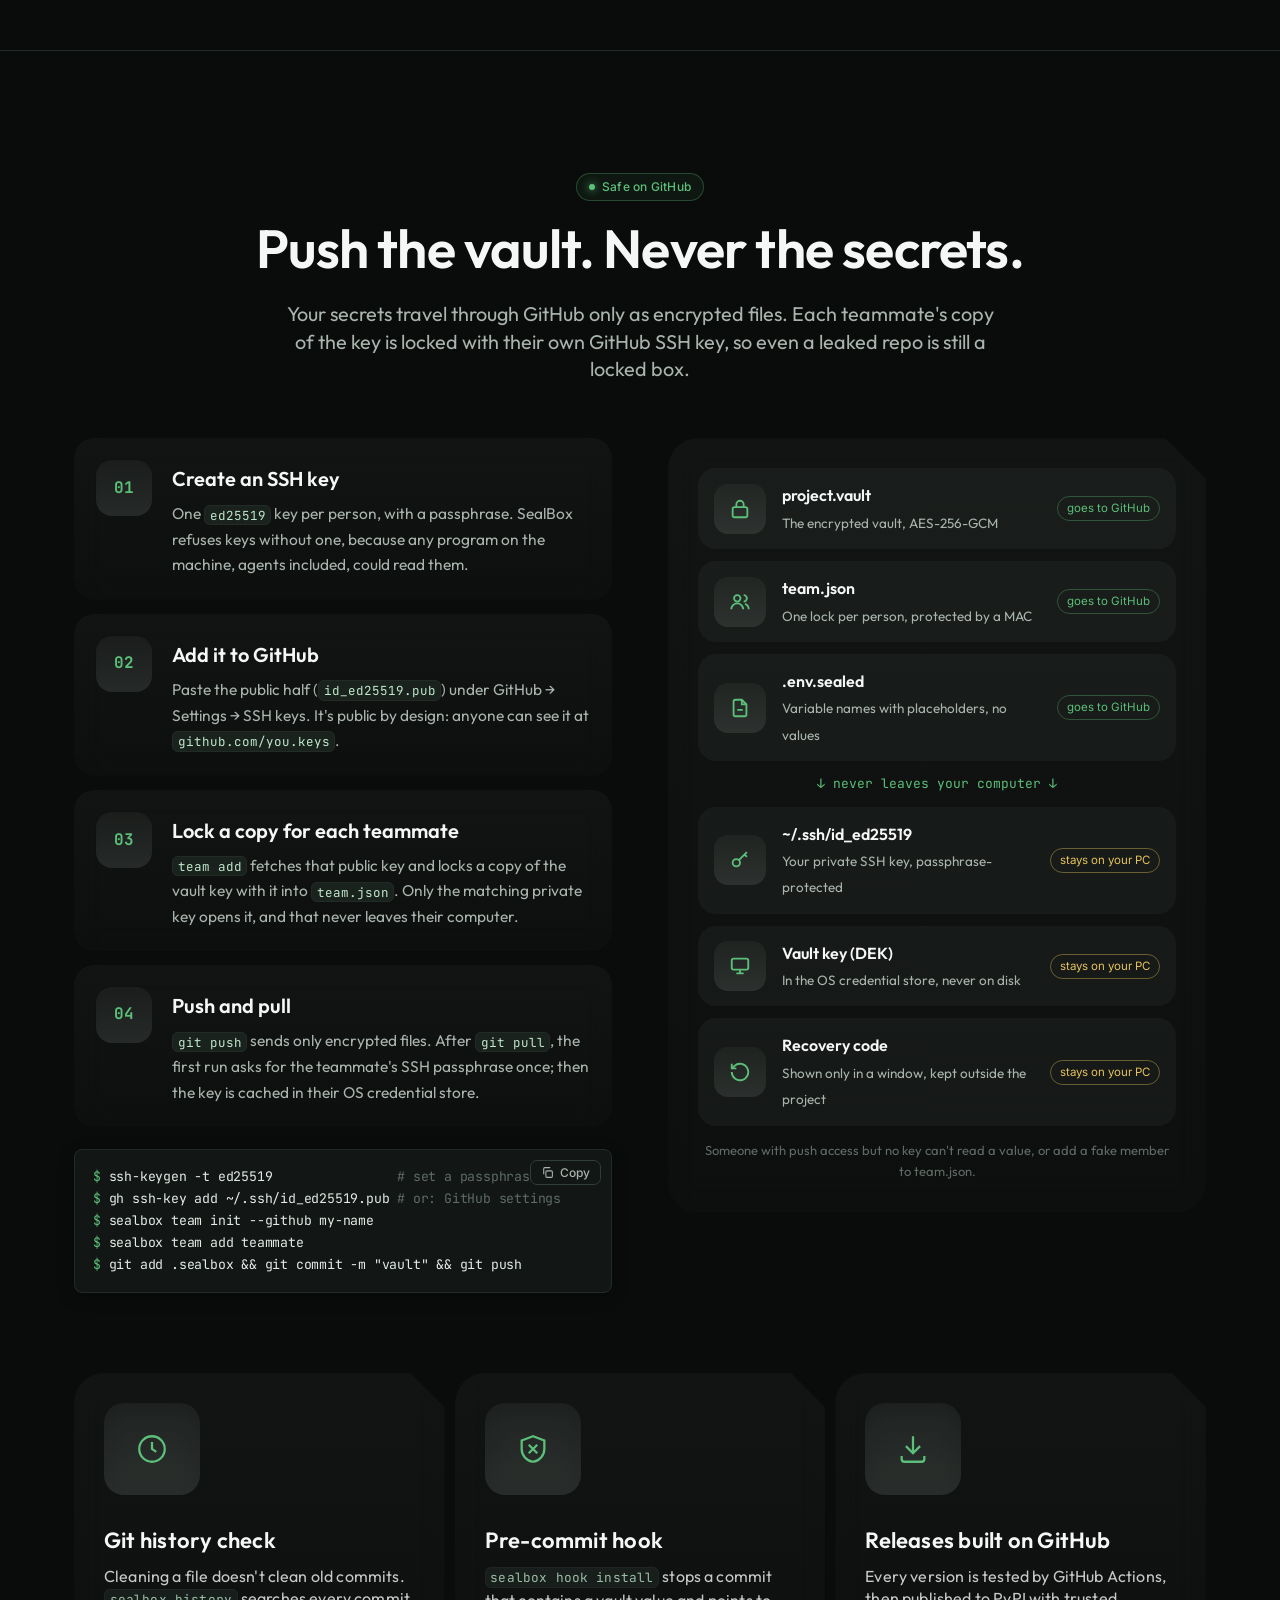
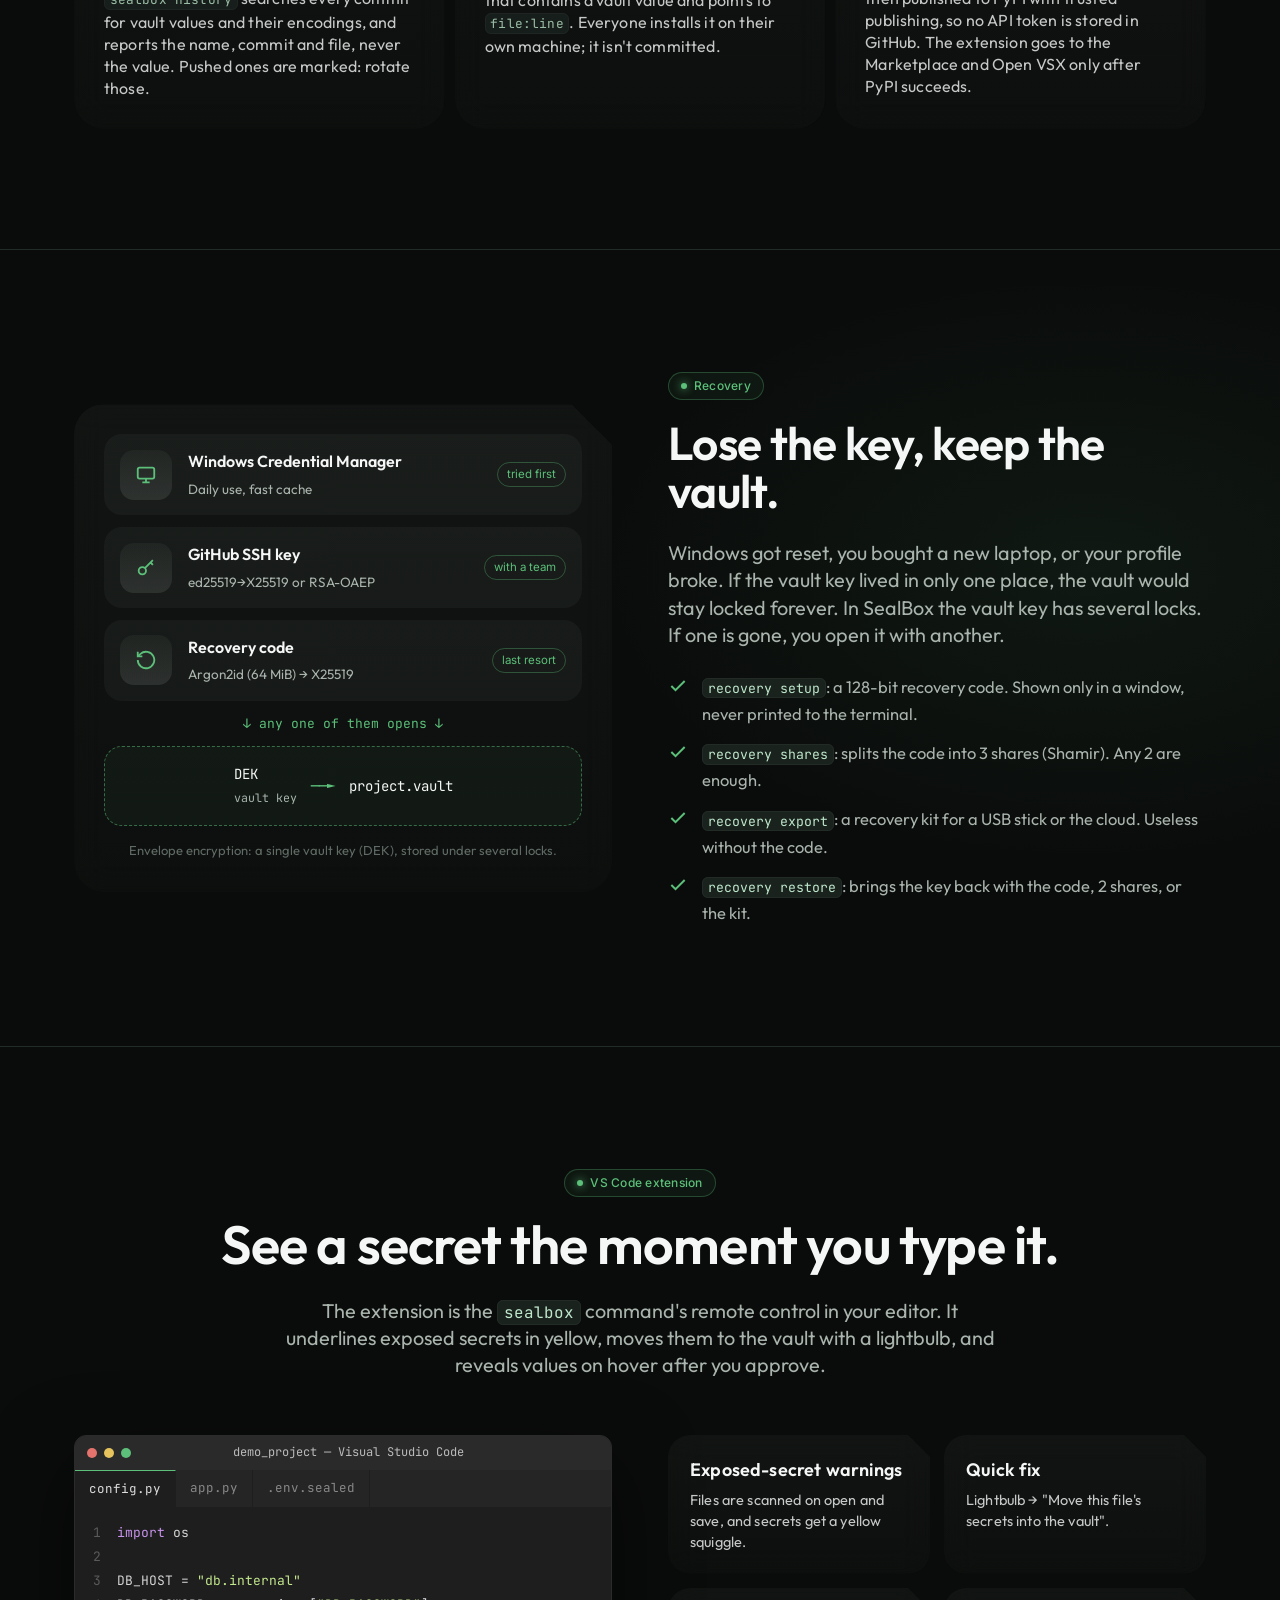
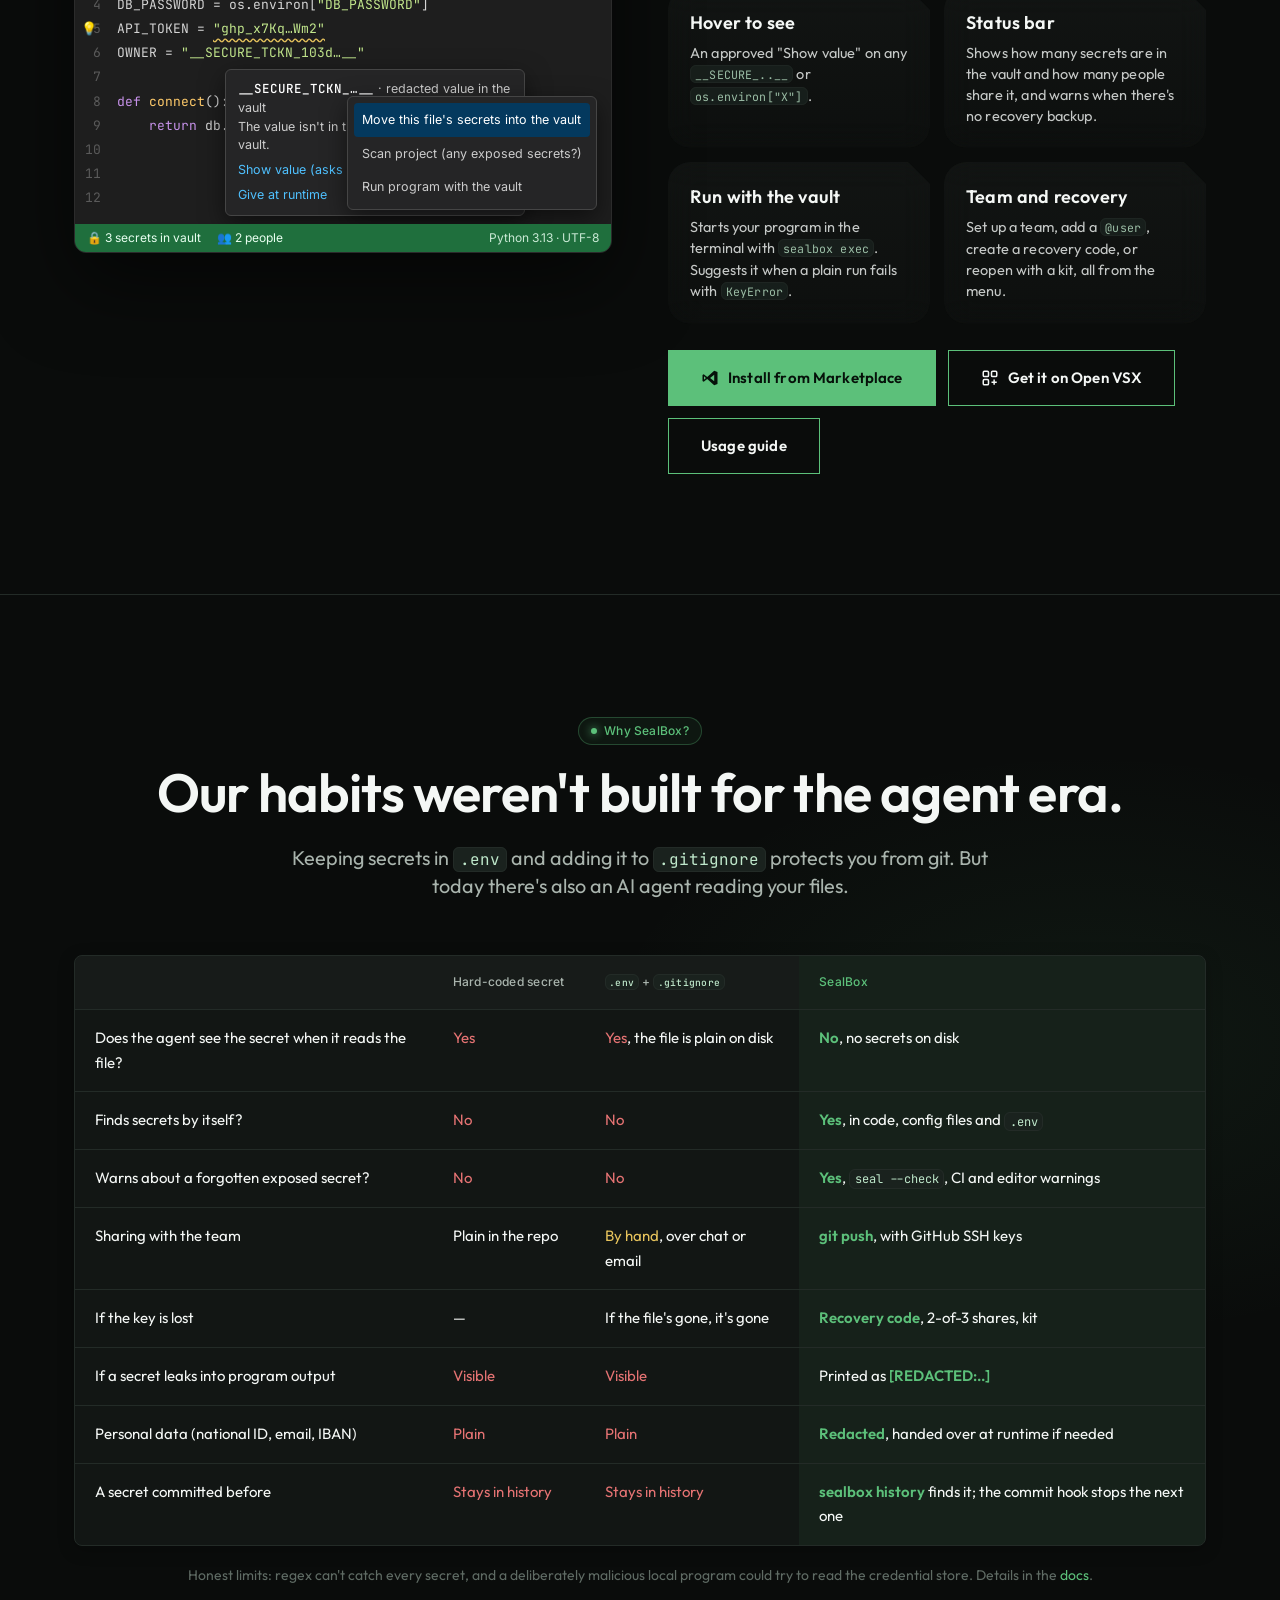
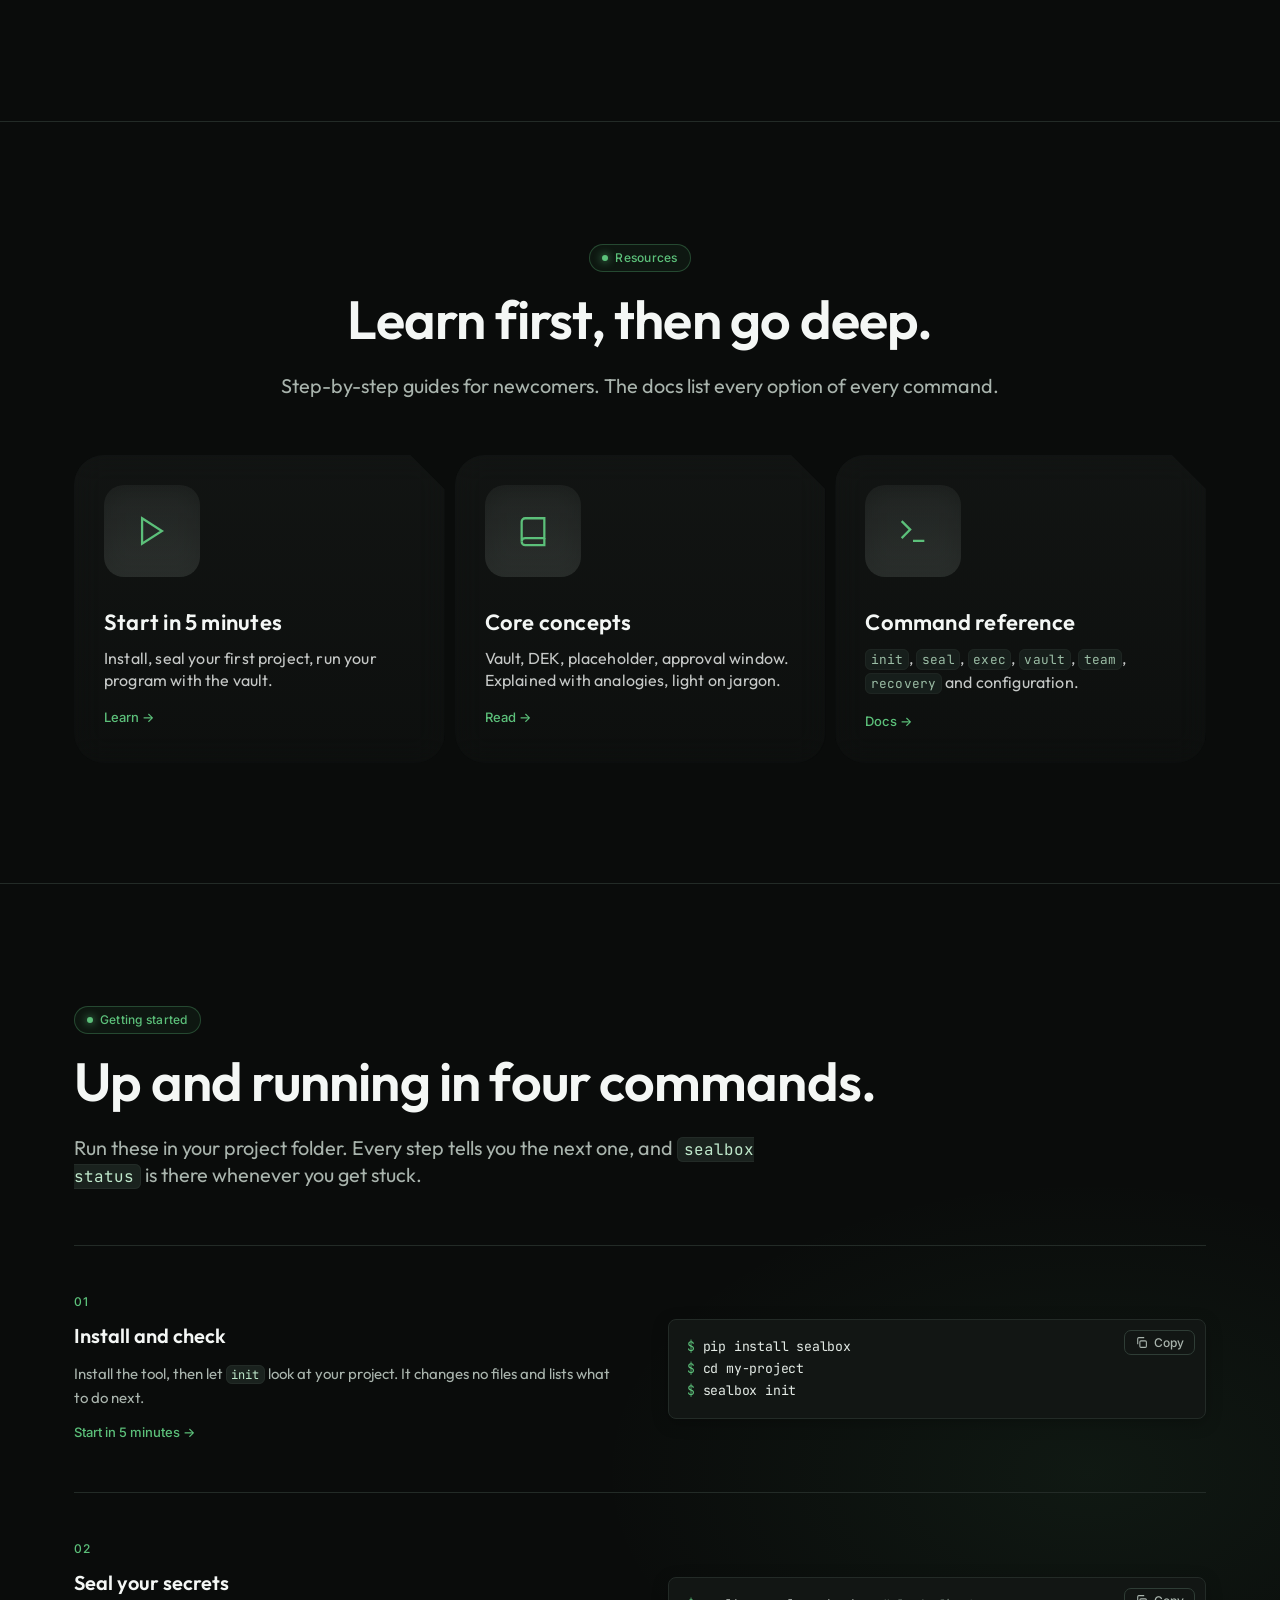
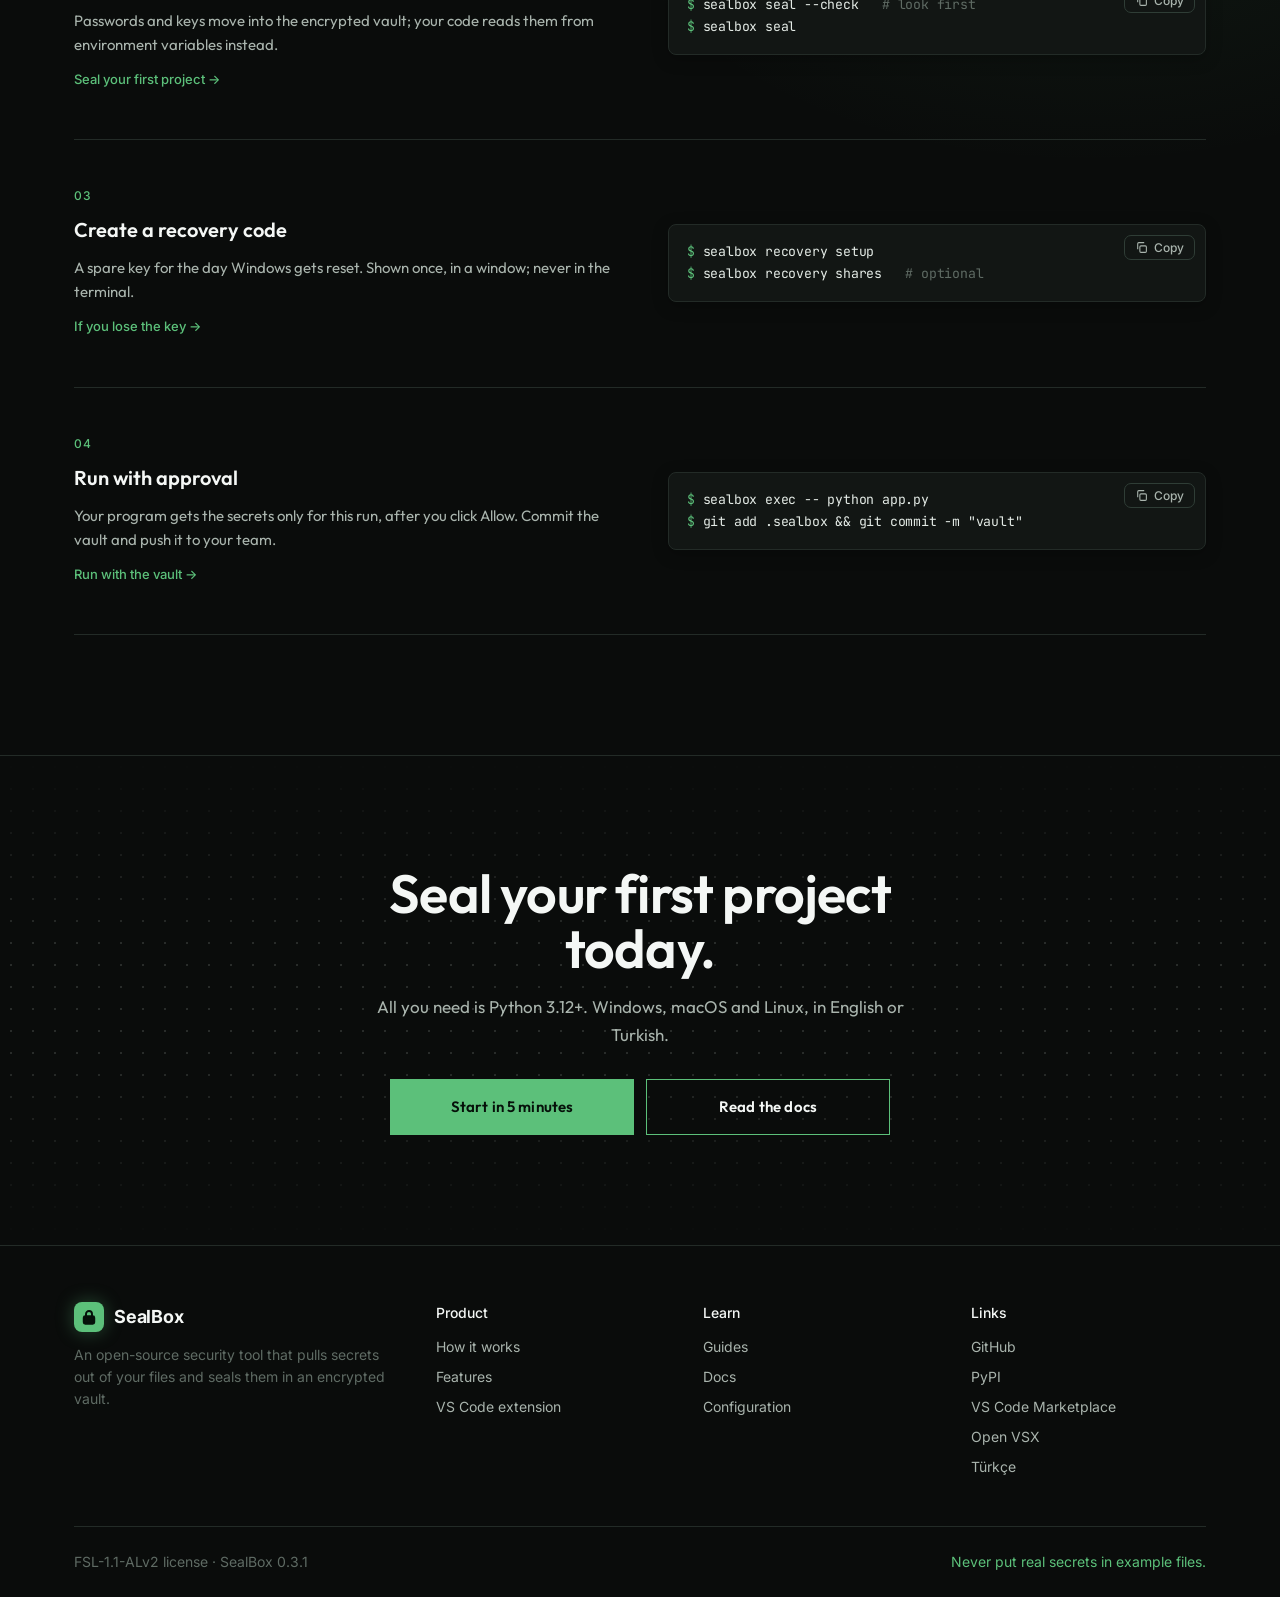
==== commit b728bdea: "Analytics" ====
--- a/index.html
+++ b/index.html
@@ -47,7 +47,7 @@
   <div class="wrap">
     <div class="hero-content">
       <span class="eyebrow"><span class="dot"></span>v0.3.1 · Python · JS/TS · Java</span>
-      <h1 class="wordmark"><span class="g">SealBox</span></h1>
+      <h1 class="sr-only">SealBox</h1>
       <p class="lead">
         SealBox finds the passwords, API keys and personal data in your project,
         pulls them out of your files and locks them in an encrypted vault. Claude Code, Copilot or Cursor
@@ -733,5 +733,6 @@
 </footer>
 
 <script src="assets/main.js"></script>
+<script defer src="/_vercel/insights/script.js"></script>
 </body>
 </html>
--- a/assets/style.css
+++ b/assets/style.css
@@ -710,10 +710,5 @@
 footer.site .wrap:has(> .bottom:only-child) { display: block; }
 @media (max-width: 720px) { .nf-links { display: none; } }
 
-/* Hero: tek kelimelik büyük logo yazısı, hero metin sütununu tam doldurur */
-.hero h1.wordmark {
-  font-size: clamp(72px, 11.2vw, 156px); line-height: 0.92; letter-spacing: -0.045em;
-  margin: 0 0 22px -0.04em; white-space: nowrap;
-  text-shadow: 0 0 60px rgba(92,192,122,0.25), 0 2px 24px rgba(0,0,0,0.7);
-}
-@media (max-width: 720px) { .hero h1.wordmark { font-size: clamp(56px, 19vw, 96px); } }
+/* Ekranda görünmez; ekran okuyucular ve arama motorları için sayfa başlığı */
+.sr-only { position: absolute; width: 1px; height: 1px; padding: 0; margin: -1px; overflow: hidden; clip: rect(0 0 0 0); white-space: nowrap; border: 0; }
